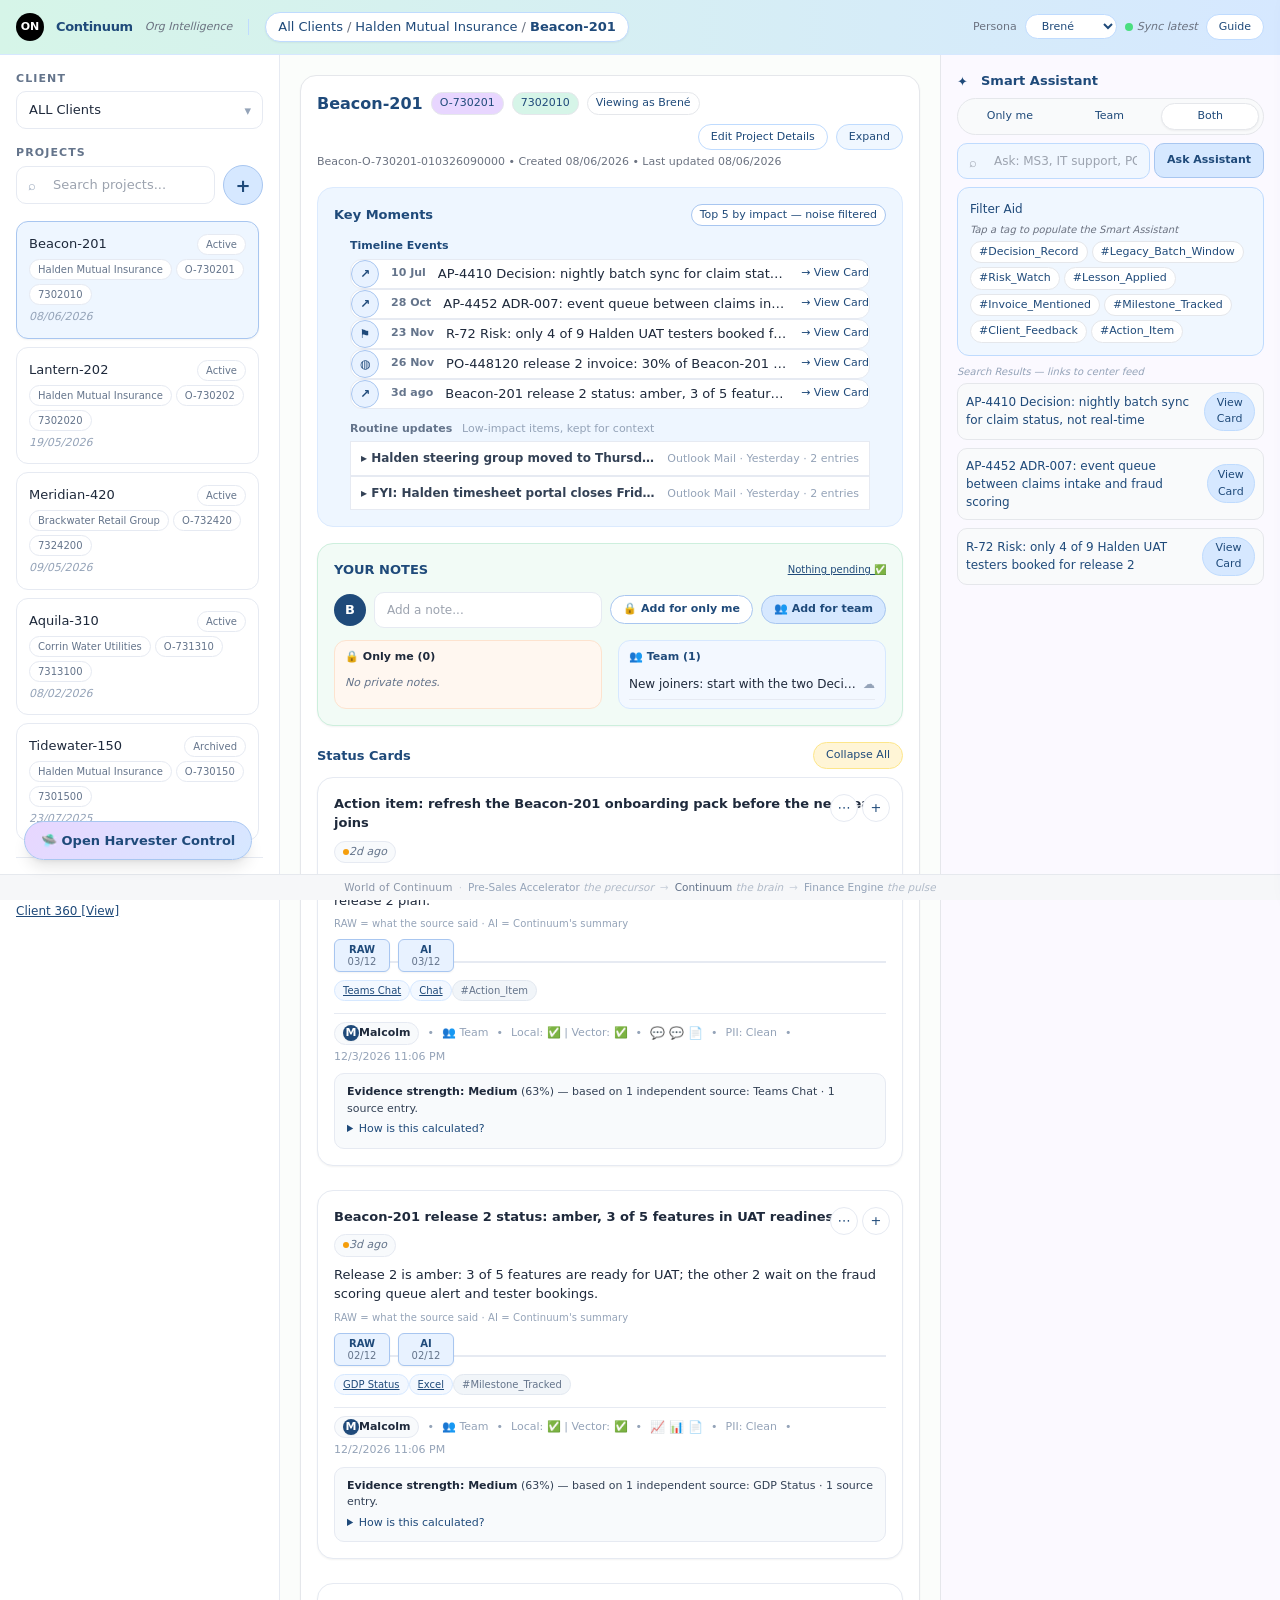
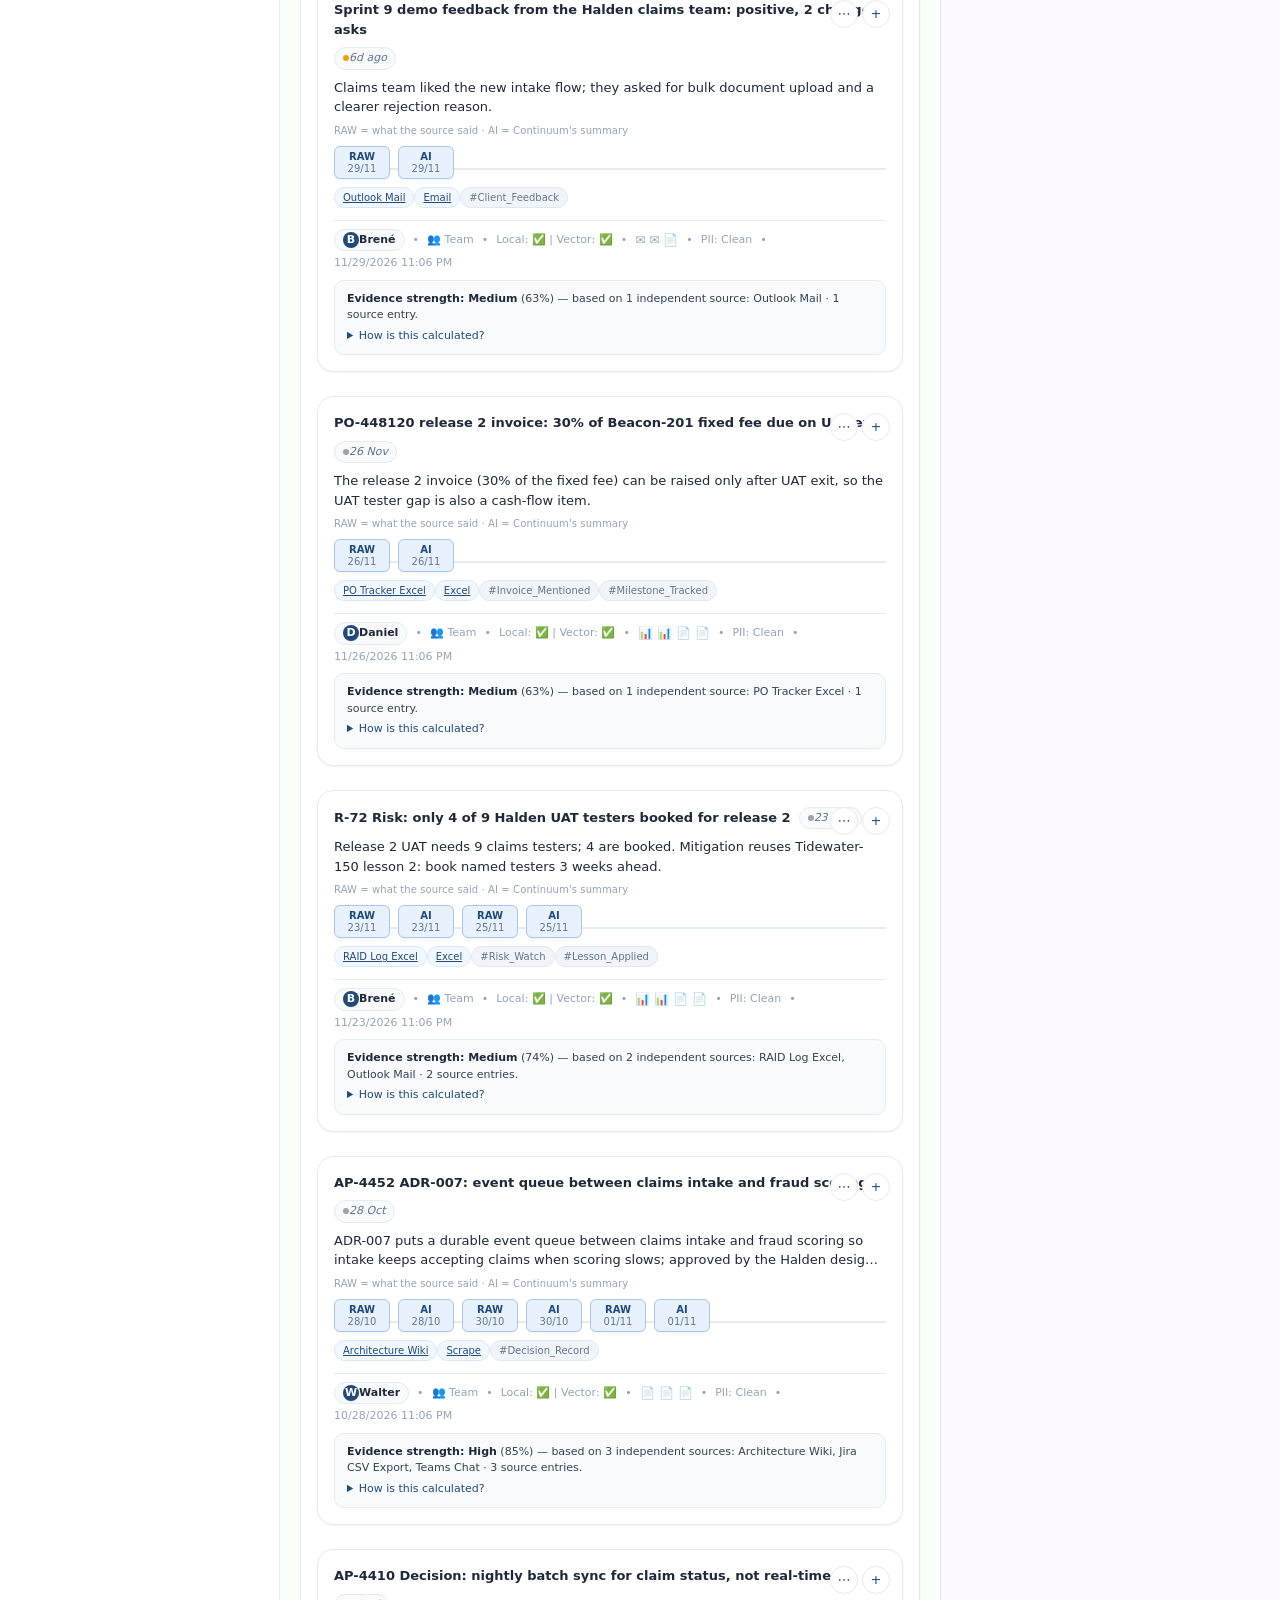
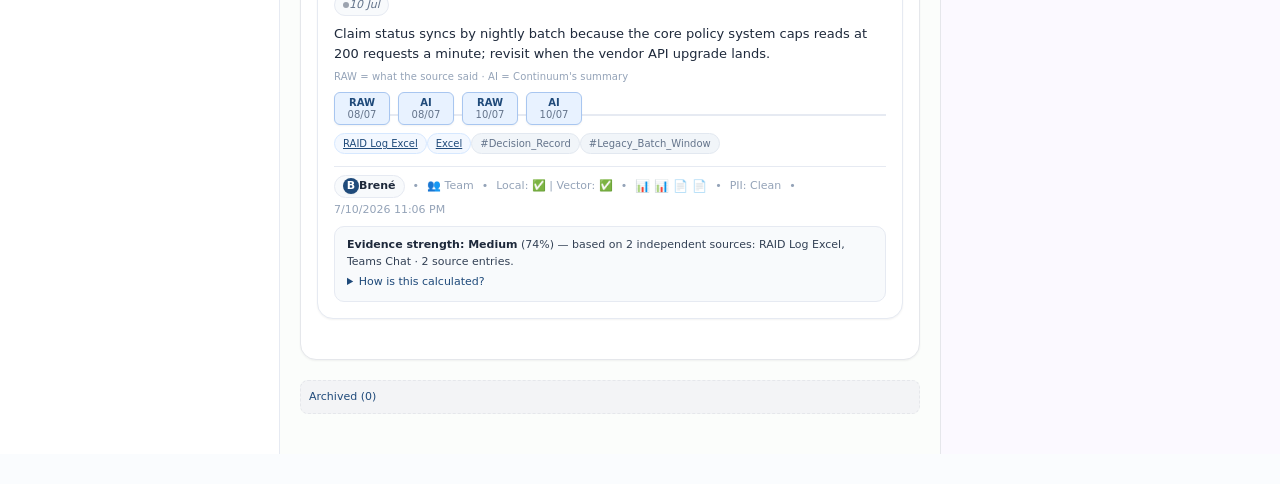
==== modules/experience-pwa/static/index.html @ 624db546 "Finalize Continuum branding and hackathon demo experience" ====
<!DOCTYPE html>
<html lang="en">
<head>
  <meta charset="UTF-8">
  <meta name="viewport" content="width=device-width, initial-scale=1">
  <title>Continuum — Phase 2 ESM</title>
  <link rel="stylesheet" href="./css/styles.css?v=demo5">
  <!-- Zero-install local vendor (air-gapped): no CDN. React 18 UMD + HTM + SheetJS -->
  <script src="./js/vendor/react.production.min.js"></script>
  <script src="./js/vendor/react-dom.production.min.js"></script>
  <script src="./js/vendor/htm.umd.js"></script>
  <script src="./js/vendor/xlsx.full.min.js"></script>
  <script>
  // One-time Local refresh from Vector - defensive wildcard if no project
  (async () => {
    const params = new URLSearchParams(location.search);
    const shouldSync = params.has('sync') || localStorage.getItem('enableBackgroundSync') === 'true';
    if (!shouldSync) return;
    try {
      let activeRef = '';
      try {
        const db = JSON.parse(localStorage.getItem('onion_db_state') || '{}');
        // Your real structure: db.projects[5-6] with Project_ReferenceID
        activeRef = db.projects?.[0]?.Project_ReferenceID || db.projects?.[0]?.project_name || '';
        if (!activeRef) activeRef = db.timeline?.[0]?.Project_ReferenceID || '';
      } catch(e) {}
      console.log('[Sync] Resolved activeRef:', activeRef || '(wildcard - all projects)');

      const res = await fetch('http://localhost:8006/list', {
        method: 'POST',
        headers: {'Content-Type':'application/json'},
        body: JSON.stringify({query:'', project: activeRef, activePersona:'Brené', privacyMode:'Both'})
      });
      const data = await res.json();
      if (!data || data.count === 0) {
        console.log('[Sync] Vector empty, keeping Local');
        return;
      }
      console.log(`[Sync] Vector has ${data.count} cards for project ${activeRef}, marking synced`);
      localStorage.setItem('lastVectorSyncAt', new Date().toISOString());
      localStorage.removeItem('enableBackgroundSync');
    } catch(e) {
      console.warn('[Sync] Vector not reachable, keeping offline Local', e);
    }
  })();
  </script>

</head>
<body>
  <div id="root"><p style="padding:16px;font-family:sans-serif;">Loading Project Continuum ESM…</p></div>
  <script type="module" src="./js/main.js?v=drafts1"></script>
</body>
</html>
---- modules/experience-pwa/static/css/styles.css ----
/* Project Continuum - restored from index.html.legacy.bak (Tailwind compiled + harvester + onion cards). Zero-install local, no CDN. */

/* ===== BLOCK 0: Tailwind compiled utilities ===== */
*,:after,:before{--tw-border-spacing-x:0;--tw-border-spacing-y:0;--tw-translate-x:0;--tw-translate-y:0;--tw-rotate:0;--tw-skew-x:0;--tw-skew-y:0;--tw-scale-x:1;--tw-scale-y:1;--tw-pan-x: ;--tw-pan-y: ;--tw-pinch-zoom: ;--tw-scroll-snap-strictness:proximity;--tw-gradient-from-position: ;--tw-gradient-via-position: ;--tw-gradient-to-position: ;--tw-ordinal: ;--tw-slashed-zero: ;--tw-numeric-figure: ;--tw-numeric-spacing: ;--tw-numeric-fraction: ;--tw-ring-inset: ;--tw-ring-offset-width:0px;--tw-ring-offset-color:#fff;--tw-ring-color:rgba(59,130,246,.5);--tw-ring-offset-shadow:0 0 #0000;--tw-ring-shadow:0 0 #0000;--tw-shadow:0 0 #0000;--tw-shadow-colored:0 0 #0000;--tw-blur: ;--tw-brightness: ;--tw-contrast: ;--tw-grayscale: ;--tw-hue-rotate: ;--tw-invert: ;--tw-saturate: ;--tw-sepia: ;--tw-drop-shadow: ;--tw-backdrop-blur: ;--tw-backdrop-brightness: ;--tw-backdrop-contrast: ;--tw-backdrop-grayscale: ;--tw-backdrop-hue-rotate: ;--tw-backdrop-invert: ;--tw-backdrop-opacity: ;--tw-backdrop-saturate: ;--tw-backdrop-sepia: ;--tw-contain-size: ;--tw-contain-layout: ;--tw-contain-paint: ;--tw-contain-style: }::backdrop{--tw-border-spacing-x:0;--tw-border-spacing-y:0;--tw-translate-x:0;--tw-translate-y:0;--tw-rotate:0;--tw-skew-x:0;--tw-skew-y:0;--tw-scale-x:1;--tw-scale-y:1;--tw-pan-x: ;--tw-pan-y: ;--tw-pinch-zoom: ;--tw-scroll-snap-strictness:proximity;--tw-gradient-from-position: ;--tw-gradient-via-position: ;--tw-gradient-to-position: ;--tw-ordinal: ;--tw-slashed-zero: ;--tw-numeric-figure: ;--tw-numeric-spacing: ;--tw-numeric-fraction: ;--tw-ring-inset: ;--tw-ring-offset-width:0px;--tw-ring-offset-color:#fff;--tw-ring-color:rgba(59,130,246,.5);--tw-ring-offset-shadow:0 0 #0000;--tw-ring-shadow:0 0 #0000;--tw-shadow:0 0 #0000;--tw-shadow-colored:0 0 #0000;--tw-blur: ;--tw-brightness: ;--tw-contrast: ;--tw-grayscale: ;--tw-hue-rotate: ;--tw-invert: ;--tw-saturate: ;--tw-sepia: ;--tw-drop-shadow: ;--tw-backdrop-blur: ;--tw-backdrop-brightness: ;--tw-backdrop-contrast: ;--tw-backdrop-grayscale: ;--tw-backdrop-hue-rotate: ;--tw-backdrop-invert: ;--tw-backdrop-opacity: ;--tw-backdrop-saturate: ;--tw-backdrop-sepia: ;--tw-contain-size: ;--tw-contain-layout: ;--tw-contain-paint: ;--tw-contain-style: }/*! tailwindcss v3.4.18 | MIT License | https://tailwindcss.com*/*,:after,:before{box-sizing:border-box;border:0 solid #e5e7eb}:after,:before{--tw-content:""}:host,html{line-height:1.5;-webkit-text-size-adjust:100%;-moz-tab-size:4;-o-tab-size:4;tab-size:4;font-family:ui-sans-serif,system-ui,sans-serif,Apple Color Emoji,Segoe UI Emoji,Segoe UI Symbol,Noto Color Emoji;font-feature-settings:normal;font-variation-settings:normal;-webkit-tap-highlight-color:transparent}body{line-height:inherit}hr{height:0;color:inherit;border-top-width:1px}abbr:where([title]){-webkit-text-decoration:underline dotted;text-decoration:underline dotted}h1,h2,h3,h4,h5,h6{font-size:inherit;font-weight:inherit}a{color:inherit;text-decoration:inherit}b,strong{font-weight:bolder}code,kbd,pre,samp{font-family:ui-monospace,SFMono-Regular,Menlo,Monaco,Consolas,Liberation Mono,Courier New,monospace;font-feature-settings:normal;font-variation-settings:normal;font-size:1em}small{font-size:80%}sub,sup{font-size:75%;line-height:0;position:relative;vertical-align:baseline}sub{bottom:-.25em}sup{top:-.5em}table{text-indent:0;border-color:inherit;border-collapse:collapse}button,input,optgroup,select,textarea{font-family:inherit;font-feature-settings:inherit;font-variation-settings:inherit;font-size:100%;font-weight:inherit;line-height:inherit;letter-spacing:inherit;color:inherit;margin:0;padding:0}button,select{text-transform:none}button,input:where([type=button]),input:where([type=reset]),input:where([type=submit]){-webkit-appearance:button;background-color:transparent;background-image:none}:-moz-focusring{outline:auto}:-moz-ui-invalid{box-shadow:none}progress{vertical-align:baseline}::-webkit-inner-spin-button,::-webkit-outer-spin-button{height:auto}[type=search]{-webkit-appearance:textfield;outline-offset:-2px}::-webkit-search-decoration{-webkit-appearance:none}::-webkit-file-upload-button{-webkit-appearance:button;font:inherit}summary{display:list-item}blockquote,dd,dl,figure,h1,h2,h3,h4,h5,h6,hr,p,pre{margin:0}fieldset{margin:0}fieldset,legend{padding:0}menu,ol,ul{list-style:none;margin:0;padding:0}dialog{padding:0}textarea{resize:vertical}input::-moz-placeholder,textarea::-moz-placeholder{opacity:1;color:#9ca3af}input::placeholder,textarea::placeholder{opacity:1;color:#9ca3af}[role=button],button{cursor:pointer}:disabled{cursor:default}audio,canvas,embed,iframe,img,object,svg,video{display:block;vertical-align:middle}img,video{max-width:100%;height:auto}[hidden]:where(:not([hidden=until-found])){display:none}.pointer-events-none{pointer-events:none}.collapse{visibility:collapse}.fixed{position:fixed}.absolute{position:absolute}.relative{position:relative}.sticky{position:sticky}.inset-0{inset:0}.bottom-0{bottom:0}.left-0{left:0}.left-3{left:.75rem}.right-0{right:0}.right-3{right:.75rem}.top-0{top:0}.top-2\.5{top:.625rem}.top-\[60px\]{top:60px}.z-10{z-index:10}.z-20{z-index:20}.z-50{z-index:50}.mx-1{margin-left:.25rem;margin-right:.25rem}.mb-1{margin-bottom:.25rem}.ml-1{margin-left:.25rem}.ml-2{margin-left:.5rem}.ml-auto{margin-left:auto}.mt-0\.5{margin-top:.125rem}.mt-1{margin-top:.25rem}.mt-2{margin-top:.5rem}.mt-3{margin-top:.75rem}.mt-4{margin-top:1rem}.inline-block{display:inline-block}.flex{display:flex}.table{display:table}.grid{display:grid}.hidden{display:none}.h-2{height:.5rem}.h-3{height:.75rem}.h-4{height:1rem}.h-7{height:1.75rem}.max-h-\[200px\]{max-height:200px}.max-h-\[60vh\]{max-height:60vh}.max-h-\[80vh\]{max-height:80vh}.max-h-\[90vh\]{max-height:90vh}.min-h-screen{min-height:100vh}.w-2{width:.5rem}.w-20{width:5rem}.w-3{width:.75rem}.w-4{width:1rem}.w-7{width:1.75rem}.w-fit{width:-moz-fit-content;width:fit-content}.w-full{width:100%}.w-px{width:1px}.min-w-0{min-width:0}.max-w-2xl{max-width:42rem}.flex-1{flex:1 1 0%}.shrink-0{flex-shrink:0}@keyframes pulse{50%{opacity:.5}}.animate-pulse{animation:pulse 2s cubic-bezier(.4,0,.6,1) infinite}.appearance-none{-webkit-appearance:none;-moz-appearance:none;appearance:none}.grid-cols-1{grid-template-columns:repeat(1,minmax(0,1fr))}.grid-cols-2{grid-template-columns:repeat(2,minmax(0,1fr))}.flex-col{flex-direction:column}.flex-wrap{flex-wrap:wrap}.items-start{align-items:flex-start}.items-center{align-items:center}.justify-end{justify-content:flex-end}.justify-center{justify-content:center}.justify-between{justify-content:space-between}.gap-1{gap:.25rem}.gap-2{gap:.5rem}.gap-3{gap:.75rem}.gap-4{gap:1rem}.space-y-1>:not([hidden])~:not([hidden]){--tw-space-y-reverse:0;margin-top:calc(.25rem*(1 - var(--tw-space-y-reverse)));margin-bottom:calc(.25rem*var(--tw-space-y-reverse))}.space-y-2>:not([hidden])~:not([hidden]){--tw-space-y-reverse:0;margin-top:calc(.5rem*(1 - var(--tw-space-y-reverse)));margin-bottom:calc(.5rem*var(--tw-space-y-reverse))}.space-y-3>:not([hidden])~:not([hidden]){--tw-space-y-reverse:0;margin-top:calc(.75rem*(1 - var(--tw-space-y-reverse)));margin-bottom:calc(.75rem*var(--tw-space-y-reverse))}.space-y-4>:not([hidden])~:not([hidden]){--tw-space-y-reverse:0;margin-top:calc(1rem*(1 - var(--tw-space-y-reverse)));margin-bottom:calc(1rem*var(--tw-space-y-reverse))}.space-y-5>:not([hidden])~:not([hidden]){--tw-space-y-reverse:0;margin-top:calc(1.25rem*(1 - var(--tw-space-y-reverse)));margin-bottom:calc(1.25rem*var(--tw-space-y-reverse))}.overflow-auto{overflow:auto}.overflow-y-auto{overflow-y:auto}.truncate{overflow:hidden;text-overflow:ellipsis;white-space:nowrap}.rounded{border-radius:.25rem}.rounded-\[10px\]{border-radius:10px}.rounded-\[12px\]{border-radius:12px}.rounded-\[16px\]{border-radius:16px}.rounded-\[6px\]{border-radius:6px}.rounded-\[8px\]{border-radius:8px}.rounded-full{border-radius:9999px}.rounded-b-\[16px\]{border-bottom-right-radius:16px;border-bottom-left-radius:16px}.rounded-t-\[16px\]{border-top-left-radius:16px;border-top-right-radius:16px}.border{border-width:1px}.border-b{border-bottom-width:1px}.border-l{border-left-width:1px}.border-r{border-right-width:1px}.border-t{border-top-width:1px}.border-dashed{border-style:dashed}.border-\[\#9ca3af\]{--tw-border-opacity:1;border-color:rgb(156 163 175/var(--tw-border-opacity,1))}.border-\[\#D6E8FF\]{--tw-border-opacity:1;border-color:rgb(214 232 255/var(--tw-border-opacity,1))}.border-\[\#a7f3d0\]{--tw-border-opacity:1;border-color:rgb(167 243 208/var(--tw-border-opacity,1))}.border-\[\#bfdbfe\]{--tw-border-opacity:1;border-color:rgb(191 219 254/var(--tw-border-opacity,1))}.border-\[\#d6e8ff\]{--tw-border-opacity:1;border-color:rgb(214 232 255/var(--tw-border-opacity,1))}.border-\[\#d8b4fe\]{--tw-border-opacity:1;border-color:rgb(216 180 254/var(--tw-border-opacity,1))}.border-\[\#e5e7eb\]{--tw-border-opacity:1;border-color:rgb(229 231 235/var(--tw-border-opacity,1))}.border-\[\#fca5a5\]{--tw-border-opacity:1;border-color:rgb(252 165 165/var(--tw-border-opacity,1))}.border-\[\#fde68a\]{--tw-border-opacity:1;border-color:rgb(253 230 138/var(--tw-border-opacity,1))}.border-red-300{--tw-border-opacity:1;border-color:rgb(252 165 165/var(--tw-border-opacity,1))}.bg-\[\#0f172a\]{--tw-bg-opacity:1;background-color:rgb(15 23 42/var(--tw-bg-opacity,1))}.bg-\[\#1e40af\]{--tw-bg-opacity:1;background-color:rgb(30 64 175/var(--tw-bg-opacity,1))}.bg-\[\#D6E8FF\]{--tw-bg-opacity:1;background-color:rgb(214 232 255/var(--tw-bg-opacity,1))}.bg-\[\#D6F5E8\]{--tw-bg-opacity:1;background-color:rgb(214 245 232/var(--tw-bg-opacity,1))}.bg-\[\#E8D6FF\]{--tw-bg-opacity:1;background-color:rgb(232 214 255/var(--tw-bg-opacity,1))}.bg-\[\#FFF5D6\]{--tw-bg-opacity:1;background-color:rgb(255 245 214/var(--tw-bg-opacity,1))}.bg-\[\#bfdbfe\]{--tw-bg-opacity:1;background-color:rgb(191 219 254/var(--tw-bg-opacity,1))}.bg-\[\#f0f7ff\]{--tw-bg-opacity:1;background-color:rgb(240 247 255/var(--tw-bg-opacity,1))}.bg-\[\#f3f4f6\]{--tw-bg-opacity:1;background-color:rgb(243 244 246/var(--tw-bg-opacity,1))}.bg-\[\#f9fafb\]{--tw-bg-opacity:1;background-color:rgb(249 250 251/var(--tw-bg-opacity,1))}.bg-\[\#fbfdfb\]{--tw-bg-opacity:1;background-color:rgb(251 253 251/var(--tw-bg-opacity,1))}.bg-\[\#fecaca\]{--tw-bg-opacity:1;background-color:rgb(254 202 202/var(--tw-bg-opacity,1))}.bg-black{--tw-bg-opacity:1;background-color:rgb(0 0 0/var(--tw-bg-opacity,1))}.bg-black\/30{background-color:rgba(0,0,0,.3)}.bg-green-100{--tw-bg-opacity:1;background-color:rgb(220 252 231/var(--tw-bg-opacity,1))}.bg-green-400{--tw-bg-opacity:1;background-color:rgb(74 222 128/var(--tw-bg-opacity,1))}.bg-white{--tw-bg-opacity:1;background-color:rgb(255 255 255/var(--tw-bg-opacity,1))}.bg-yellow-100{--tw-bg-opacity:1;background-color:rgb(254 249 195/var(--tw-bg-opacity,1))}.p-1{padding:.25rem}.p-1\.5{padding:.375rem}.p-2{padding:.5rem}.p-3{padding:.75rem}.p-4{padding:1rem}.p-5{padding:1.25rem}.px-2{padding-left:.5rem;padding-right:.5rem}.px-3{padding-left:.75rem;padding-right:.75rem}.px-4{padding-left:1rem;padding-right:1rem}.py-0\.5{padding-top:.125rem;padding-bottom:.125rem}.py-1{padding-top:.25rem;padding-bottom:.25rem}.py-1\.5{padding-top:.375rem;padding-bottom:.375rem}.py-2{padding-top:.5rem;padding-bottom:.5rem}.py-3{padding-top:.75rem;padding-bottom:.75rem}.pl-9{padding-left:2.25rem}.pr-1{padding-right:.25rem}.pr-3{padding-right:.75rem}.pt-2{padding-top:.5rem}.pt-3{padding-top:.75rem}.pt-4{padding-top:1rem}.text-left{text-align:left}.font-\[Inter\2c system-ui\]{font-family:Inter,system-ui}.text-\[10px\]{font-size:10px}.text-\[11px\]{font-size:11px}.text-\[12px\]{font-size:12px}.text-\[13px\]{font-size:13px}.text-\[16px\]{font-size:16px}.text-\[18px\]{font-size:18px}.font-bold{font-weight:700}.font-medium{font-weight:500}.font-semibold{font-weight:600}.italic{font-style:italic}.tracking-tight{letter-spacing:-.025em}.tracking-widest{letter-spacing:.1em}.text-\[\#1e40af\]{--tw-text-opacity:1;color:rgb(30 64 175/var(--tw-text-opacity,1))}.text-\[\#6b7280\]{--tw-text-opacity:1;color:rgb(107 114 128/var(--tw-text-opacity,1))}.text-\[\#9ca3af\]{--tw-text-opacity:1;color:rgb(156 163 175/var(--tw-text-opacity,1))}.text-\[\#e2e8f0\]{--tw-text-opacity:1;color:rgb(226 232 240/var(--tw-text-opacity,1))}.text-red-500{--tw-text-opacity:1;color:rgb(239 68 68/var(--tw-text-opacity,1))}.text-white{--tw-text-opacity:1;color:rgb(255 255 255/var(--tw-text-opacity,1))}.underline{text-decoration-line:underline}.antialiased{-webkit-font-smoothing:antialiased;-moz-osx-font-smoothing:grayscale}.shadow-sm{--tw-shadow:0 1px 2px 0 rgba(0,0,0,.05);--tw-shadow-colored:0 1px 2px 0 var(--tw-shadow-color)}.shadow-sm,.shadow-xl{box-shadow:var(--tw-ring-offset-shadow,0 0 #0000),var(--tw-ring-shadow,0 0 #0000),var(--tw-shadow)}.shadow-xl{--tw-shadow:0 20px 25px -5px rgba(0,0,0,.1),0 8px 10px -6px rgba(0,0,0,.1);--tw-shadow-colored:0 20px 25px -5px var(--tw-shadow-color),0 8px 10px -6px var(--tw-shadow-color)}.filter{filter:var(--tw-blur) var(--tw-brightness) var(--tw-contrast) var(--tw-grayscale) var(--tw-hue-rotate) var(--tw-invert) var(--tw-saturate) var(--tw-sepia) var(--tw-drop-shadow)}.transition{transition-property:color,background-color,border-color,text-decoration-color,fill,stroke,opacity,box-shadow,transform,filter,backdrop-filter;transition-timing-function:cubic-bezier(.4,0,.2,1);transition-duration:.15s}#root,body,html{min-height:100%}body{margin:0;font-family:Inter,ui-sans-serif,system-ui,-apple-system,BlinkMacSystemFont,Segoe UI,sans-serif}[role=button]:not([aria-disabled=true]),button:not(:disabled),label[for],select:not(:disabled),summary{cursor:pointer}.placeholder\:text-\[\#9ca3af\]::-moz-placeholder{--tw-text-opacity:1;color:rgb(156 163 175/var(--tw-text-opacity,1))}.placeholder\:text-\[\#9ca3af\]::placeholder{--tw-text-opacity:1;color:rgb(156 163 175/var(--tw-text-opacity,1))}.hover\:bg-white:hover{--tw-bg-opacity:1;background-color:rgb(255 255 255/var(--tw-bg-opacity,1))}.hover\:underline:hover{text-decoration-line:underline}@media (min-width:640px){.sm\:grid-cols-2{grid-template-columns:repeat(2,minmax(0,1fr))}}@media (min-width:768px){.md\:block{display:block}.md\:flex{display:flex}.md\:grid-cols-2{grid-template-columns:repeat(2,minmax(0,1fr))}.md\:grid-cols-3{grid-template-columns:repeat(3,minmax(0,1fr))}}@media (min-width:1024px){.lg\:min-h-\[calc\(100vh-56px\)\]{min-height:calc(100vh - 56px)}.lg\:w-\[280px\]{width:280px}.lg\:w-\[340px\]{width:340px}.lg\:flex-row{flex-direction:row}.lg\:p-5{padding:1.25rem}}@media (min-width:1280px){.xl\:grid-cols-2{grid-template-columns:repeat(2,minmax(0,1fr))}}

/* ===== BLOCK 1: harvester panel pastel ===== */
#harvester-open-btn{position:fixed;left:24px;right:auto;bottom:24px;z-index:60;font-family:Inter,system-ui;background:linear-gradient(135deg,#E8D6FF,#D6E8FF);border:1px solid #A8C6F0;color:#1F4A7A;font-weight:700;font-size:13px;padding:9px 16px;border-radius:9999px;box-shadow:0 10px 15px -3px rgba(0,0,0,.1),0 4px 6px -4px rgba(0,0,0,.1);cursor:pointer}#harvester-backdrop{position:fixed;inset:0;background:rgba(15,23,42,.28);z-index:74;opacity:0;pointer-events:none;transition:opacity .3s ease}#harvester-backdrop.open{opacity:1;pointer-events:auto}#harvester-control-panel{position:fixed;top:0;right:0;height:100vh;width:min(520px,94vw);z-index:75;background:linear-gradient(180deg,#FFF9F0 0%,#F0F7FF 45%,#F3ECFF 100%);border-left:1px solid #A8C6F0;box-shadow:-8px 0 24px rgba(31,74,122,.16);transform:translateX(105%);transition:transform .32s cubic-bezier(.32,.72,.35,1);display:flex;flex-direction:column;font-family:Inter,system-ui;color:#1F4A7A}#harvester-control-panel.open{transform:translateX(0)}#harvester-control-panel .hcp-scroll{overflow-y:auto;padding:14px 14px 20px;flex:1}#harvester-control-panel .hcp-card{background:#fff;border:1px solid #E5E7EB;border-radius:12px;padding:10px 12px;margin-top:10px}#harvester-control-panel .hcp-label{font-size:11px;font-weight:700;letter-spacing:.02em;text-transform:uppercase;color:#5b6b7a;margin-bottom:4px}#harvester-control-panel .hcp-drop{border:1.5px dashed #A8C6F0;border-radius:12px;background:#f0f7ff;padding:18px 10px;text-align:center;font-size:12px;cursor:pointer}#harvester-control-panel input,#harvester-control-panel textarea{width:100%;background:#fff;border:1px solid #CBD5E1;border-radius:8px;padding:7px 9px;font-size:12px;color:#0f172a}#harvester-run-btn{width:100%;margin-top:12px;background:linear-gradient(135deg,#FFD9C2,#FFB3AB);border:1px solid #E8A090;color:#7C2D12;font-weight:800;font-size:14px;padding:12px;border-radius:12px;cursor:pointer}
                                                                                                                                                                                                                                                                                                                                                                                                                                                                                                                                                                                     
/* ===== BLOCK 2: onion timeline cards pastel tokens ===== */
.onion-conf-row{display:flex;flex-wrap:wrap;align-items:center;gap:6px;margin-bottom:8px}
.onion-conf-pill{font-size:10px;font-weight:800;padding:2px 10px;border-radius:9999px;border:1px solid transparent;letter-spacing:.01em}
.onion-conf-high{background:#D6F5E8;border-color:#a7f3d0;color:#065f46}
.onion-conf-med{background:#FFF5D6;border-color:#fde68a;color:#92400e}
.onion-conf-low{background:#FFE4E6;border-color:#fecdd3;color:#9f1239}
.onion-prov-row{display:flex;flex-wrap:wrap;gap:4px;align-items:center}
.onion-prov-chip{font-size:10px;padding:2px 8px;border-radius:9999px;background:#fff;border:1px solid #bfdbfe;color:#1e40af;white-space:nowrap}
.onion-action-row{display:flex;flex-wrap:wrap;gap:8px;margin-top:10px;align-items:center}
.onion-edit-btn{font-size:11px;padding:4px 12px;border-radius:9999px;background:#fff;border:1px solid #bfdbfe;color:#1e40af;cursor:pointer;font-weight:600}
.onion-save-btn{font-size:11px;padding:4px 12px;border-radius:9999px;background:#1e40af;border:1px solid #1e40af;color:#fff;cursor:pointer;font-weight:700}
.onion-privacy-shared{font-size:11px;padding:4px 12px;border-radius:9999px;background:#D6F5E8;border:1px solid #a7f3d0;color:#065f46;cursor:pointer;font-weight:700}
.onion-privacy-private{font-size:11px;padding:4px 12px;border-radius:9999px;background:#f3f4f6;border:1px solid #d1d5db;color:#4b5563;cursor:pointer;font-weight:700}
.onion-card-private{ background:#f3f4f6 !important;border-color:#d1d5db !important;color:#4b5563 !important}
.onion-edit-input,.onion-edit-area{width:100%;background:#fff;border:1px solid #93c5fd;border-radius:8px;padding:6px 8px;font-size:12px;color:#0f172a;margin-top:4px}
.onion-edit-area{min-height:64px;resize:vertical}
.onion-fallback-note{font-size:10px;font-style:italic;color:#6b7280;margin-top:6px}

/* ===== ESM app tokens (pre-restore, preserved - do not drop) ===== */
/* Project Continuum — pastel tokens extracted from legacy monolith (pre-ESM backup preserved) */
:root {
  --pastel-blue: #D6E8FF; --pastel-mint: #D6F5E8; --pastel-peach: #FFE4D6; --pastel-lav: #E8DAFF;
}
body { font-family: Inter, system-ui, sans-serif; background: #fafcfe; color: #1F4A7A; margin: 0; }
.app header { display: flex; gap: 12px; align-items: center; padding: 16px; background: #fff; border-bottom: 1px solid #E5E7EB; }
.card { background: #fff; border: 1px solid #E5E7EB; border-radius: 12px; padding: 12px; margin: 12px; }
.onion-conf-high { background: #D6F5E8; color: #065F46; border-radius: 9999px; padding: 2px 8px; font-size: 11px; }
.onion-conf-med { background: #FFF5D6; color: #92400E; border-radius: 9999px; padding: 2px 8px; font-size: 11px; }
.onion-conf-low { background: #FFD6D6; color: #991B1B; border-radius: 9999px; padding: 2px 8px; font-size: 11px; }
.modal { position: fixed; inset: 20% 25%; background: #fff; border: 1px solid #CBD5E1; border-radius: 12px; padding: 16px; z-index: 80; }
.err { color: #991B1B; background: #FFD6D6; padding: 6px 8px; border-radius: 8px; font-size: 12px; }

/* ===== UX minimal pass: hidden scrollbars + notebook + palette tokens ===== */
.no-scrollbar { scrollbar-width: none; -ms-overflow-style: none; }
.no-scrollbar::-webkit-scrollbar { display: none; }
/* ===== ESM Phase-2 layout bridge (matches App/TimelineCard/HarvesterPanel/ProjectModal classNames) ===== */
:root {
  --ink: #1E293B; --muted: #64748B; --faint: #94A3B8;
  --line: #E6EAF2; --wash: #F8FAFC; --accent: #1F4A7A;
}
/* Without these, ESM emits bare <header>/<section>/<aside> with no Tailwind classes -> unstyled stack. */
.app { min-height: 100vh; background: #fafcfe; }
.app-header { position: sticky; top: 0; z-index: 20; display: flex; flex-wrap: wrap; gap: 12px; align-items: center; padding: 14px 20px; background: linear-gradient(135deg, #F0F7FF 0%, #F3ECFF 60%, #FFF9F0 100%); border-bottom: 1px solid #D6E8FF; }
.app-header h1 { margin: 0; font-size: 18px; font-weight: 800; letter-spacing: -0.02em; color: #1F4A7A; }
.app-select { background: #fff; border: 1px solid #A8C6F0; border-radius: 8px; padding: 6px 10px; font-size: 13px; color: #1F4A7A; }
.app-check { display: flex; align-items: center; gap: 6px; font-size: 13px; color: #1F4A7A; }
.btn-primary { background: linear-gradient(135deg, #FFD9C2, #FFB3AB); border: 1px solid #E8A090; color: #7C2D12; font-weight: 800; font-size: 13px; padding: 8px 14px; border-radius: 10px; cursor: pointer; }
.btn-ghost { background: #fff; border: 1px solid #CBD5E1; color: #1F4A7A; font-size: 13px; padding: 8px 14px; border-radius: 10px; cursor: pointer; }
.app-main { padding: 16px 20px 40px; max-width: 1100px; margin: 0 auto; }
.cards-grid { display: grid; grid-template-columns: repeat(1, minmax(0, 1fr)); gap: 14px; }
@media (min-width: 768px) { .cards-grid { grid-template-columns: repeat(2, minmax(0, 1fr)); } }
.archived-sec { margin-top: 20px; padding: 12px 14px; background: #fff; border: 1px dashed #CBD5E1; border-radius: 12px; }
.archived-sec h2 { margin: 0 0 8px; font-size: 13px; color: #5b6b7a; }
.card.onion-card { background: #fff; border: 1px solid #D6E8FF; border-radius: 16px; padding: 14px 16px; margin: 0; box-shadow: 0 1px 2px rgba(31,74,122,.06); }
.onion-card-title { margin: 0 0 8px; font-size: 15px; font-weight: 700; color: #1e40af; }
.onion-timeline-list { margin: 10px 0 0; padding-left: 18px; font-size: 13px; color: #1F4A7A; }
.hcp-card { background: #fff; border: 1px solid #E5E7EB; border-radius: 12px; padding: 12px 14px; margin-top: 16px; }
.hcp-input { width: 100%; margin: 8px 0; }
.modal-input { width: 100%; background: #fff; border: 1px solid #93c5fd; border-radius: 8px; padding: 8px 10px; font-size: 13px; margin-top: 8px; }
.modal-actions { display: flex; gap: 8px; margin-top: 12px; }
/* Handover modal fix: constrained shell, sticky header/footer, tabs, readable cards */
.ho-shell{width:100%;max-width:1024px;max-height:88vh;display:flex;flex-direction:column;overflow:hidden;background:#fff;border-radius:12px;border:1px solid #E6EAF2;box-shadow:0 20px 60px rgba(15,23,42,.25);}
.ho-head{flex-shrink:0;display:flex;align-items:center;gap:12px;padding:14px 20px;border-bottom:1px solid #E6EAF2;background:linear-gradient(90deg,#D6F5E8 0%,#D6E8FF 100%);}
.ho-body{flex:1;min-height:0;overflow-y:auto;padding:20px;}
.ho-col{display:flex;flex-direction:column;gap:16px;font-size:14px;color:#1E293B;}
.ho-sect{background:#F8FAFC;border:1px solid #E6EAF2;border-radius:12px;padding:12px;}
.ho-radio{display:inline-flex;align-items:center;gap:8px;padding:6px 14px;border-radius:9999px;border:1px solid #E6EAF2;background:#fff;font-size:13px;line-height:1.2;cursor:pointer;}
.ho-radio.on{background:#1E293B;color:#fff;border-color:#1E293B;}
.ho-radio input{margin:0;flex-shrink:0;width:14px;height:14px;vertical-align:middle;}
.ho-tab{padding:4px 14px;border-radius:9999px;border:1px solid #E6EAF2;background:#fff;font-size:13px;font-weight:600;cursor:pointer;}
.ho-tab.on{background:#1E293B;color:#fff;border-color:#1E293B;}
.ho-feed{max-height:46vh;overflow-y:auto;display:flex;flex-direction:column;gap:8px;padding:8px;background:#F8FAFC;border-radius:10px;}
.ho-card{background:#fff;border:1px solid #E6EAF2;border-radius:10px;padding:10px 12px;}
.ho-card h5{margin:0;font-size:14px;line-height:1.4;color:#1E293B;}
.ho-card p{margin:6px 0 0;font-size:13px;line-height:1.5;color:#475569;}

.ho-foot{flex-shrink:0;display:flex;flex-wrap:wrap;gap:8px;padding:12px 20px;border-top:1px solid #E6EAF2;background:#fff;}
/* ===== Handover polish 2026-09-24: visible selection, clean layout, no Tailwind-arbitrary dependency ===== */
.ho-backdrop{position:fixed;inset:0;z-index:50;display:flex;align-items:center;justify-content:center;padding:16px;background:rgba(15,23,42,.55);backdrop-filter:blur(3px);-webkit-backdrop-filter:blur(3px);}
.ho-head-title{display:flex;align-items:center;gap:8px;flex-wrap:wrap;}
.ho-brand-pill{display:inline-block;padding:3px 10px;border-radius:9999px;background:#1F4A7A;color:#fff;font-size:10px;font-weight:800;letter-spacing:.08em;}
.ho-head-sub{font-size:11px;color:#64748B;margin-top:2px;}
.ho-tabs{display:flex;gap:8px;overflow-x:auto;padding-bottom:4px;flex-wrap:nowrap;}
.ho-proj-tab{display:inline-flex;align-items:center;gap:8px;padding:4px 4px 4px 12px;border-radius:9999px;border:1.5px solid #E6EAF2;background:#fff;color:#1E293B;font-size:12px;font-weight:600;white-space:nowrap;cursor:pointer;}
.ho-proj-tab.is-active{background:#1E293B;border-color:#1E293B;color:#fff;box-shadow:0 2px 8px rgba(30,41,59,.35);}
.ho-proj-tab.is-selected{border-color:#6EE7B7;}
.ho-proj-tab.is-active.is-selected{border-color:#1E293B;}
.ho-count{display:inline-flex;align-items:center;justify-content:center;min-width:22px;height:22px;padding:0 6px;border-radius:9999px;font-size:11px;font-weight:800;background:#EEF6FF;color:#1F4A7A;border:1px solid #A8C6F0;}
.ho-proj-tab.is-active .ho-count{background:#fff;color:#1E293B;border-color:#fff;}
.ho-add-btn{padding:2px 10px;border-radius:9999px;font-size:11px;font-weight:800;border:1px solid #6EE7B7;background:#D6F5E8;color:#065F46;cursor:pointer;}
.ho-add-btn.is-in{background:#065F46;color:#fff;border-color:#065F46;}
.ho-proj-tab.is-active .ho-add-btn{background:rgba(255,255,255,.15);color:#fff;border-color:rgba(255,255,255,.4);}
.ho-proj-tab.is-active .ho-add-btn.is-in{background:#fff;color:#1E293B;border-color:#fff;}
.ho-tiles-grid{display:grid;grid-template-columns:repeat(2,minmax(0,1fr));gap:8px;margin-top:8px;}
@media(min-width:760px){.ho-tiles-grid{grid-template-columns:repeat(3,minmax(0,1fr));}}
@media(min-width:1100px){.ho-tiles-grid{grid-template-columns:repeat(5,minmax(0,1fr));}}
.ho-tile-btn{text-align:left;border-radius:12px;border:1px solid #E6EAF2;padding:10px;cursor:pointer;transition:box-shadow .15s,transform .15s;}
.ho-tile-btn:hover{box-shadow:0 4px 14px rgba(31,74,122,.15);}
.ho-tile-btn.is-on{outline:2px solid #1E293B;outline-offset:1px;}
.ho-notes-grid{display:grid;grid-template-columns:1fr;gap:12px;margin-top:8px;}
@media(min-width:900px){.ho-notes-grid{grid-template-columns:1fr 1fr;}}
.ho-textarea{width:100%;background:#fff;border:1px solid #CBD5E1;border-radius:10px;padding:8px 10px;font-size:12px;margin-top:4px;box-sizing:border-box;}
.ho-btn{display:inline-flex;align-items:center;justify-content:center;padding:8px 16px;border-radius:9999px;font-size:12px;font-weight:700;cursor:pointer;border:1px solid transparent;}
.ho-btn-primary{background:#1E40AF;color:#fff;border-color:#1E40AF;}
.ho-btn-dark{background:#fff;color:#1E293B;border-color:#1E293B;}
.ho-btn-green{background:#065F46;color:#fff;border-color:#065F46;}
.ho-btn:disabled{opacity:.45;cursor:not-allowed;}
.ho-status{padding:8px 12px;border-radius:10px;background:#EEF6FF;border:1px solid #A8C6F0;font-size:12px;color:#1E293B;}
.ho-meta-line{display:flex;flex-wrap:wrap;align-items:center;gap:8px;margin-top:8px;font-size:11px;color:#64748B;}


/* ===== BLOCK 4: colour utilities the ESM components use but the frozen Tailwind build above never compiled =====
   Without these the classes were silently ignored (white banners, white-on-white Save button).
   Colour only: tiny font sizes such as text-[7px] are deliberately NOT added, so text stays readable. */
.bg-\[\#0f2040\]{background-color:#0F2040}
.bg-\[\#1E293B\]{background-color:#1E293B}
.bg-\[\#1F4A7A\]{background-color:#1F4A7A}
.bg-\[\#991b1b\]{background-color:#991B1B}
.bg-\[\#E8F2FF\]{background-color:#E8F2FF}
.bg-\[\#ECFDF5\]{background-color:#ECFDF5}
.bg-\[\#EEF6FF\]{background-color:#EEF6FF}
.bg-\[\#F0E6FF\]{background-color:#F0E6FF}
.bg-\[\#F0F7FF\]{background-color:#F0F7FF}
.bg-\[\#F5F3FF\]{background-color:#F5F3FF}
.bg-\[\#F8FAFC\]{background-color:#F8FAFC}
.bg-\[\#FEF2F2\]{background-color:#FEF2F2}
.bg-\[\#FFF2E8\]{background-color:#FFF2E8}
.bg-\[\#FFFBEB\]{background-color:#FFFBEB}
.bg-\[\#f8fafc\]{background-color:#F8FAFC}
.bg-\[\#fffbeb\]{background-color:#FFFBEB}
.bg-blue-100{background-color:#DBEAFE}
.bg-blue-50{background-color:#EFF6FF}
.bg-green-50{background-color:#F0FDF4}
.bg-red-50{background-color:#FEF2F2}
.border-\[\#0f2040\]{border-color:#0F2040}
.border-\[\#111827\]{border-color:#111827}
.border-\[\#A7F3D0\]{border-color:#A7F3D0}
.border-\[\#A8C6F0\]{border-color:#A8C6F0}
.border-\[\#C4B5FD\]{border-color:#C4B5FD}
.border-\[\#D9C7FF\]{border-color:#D9C7FF}
.border-\[\#E6EAF2\]{border-color:#E6EAF2}
.border-\[\#F1F5F9\]{border-color:#F1F5F9}
.border-\[\#FCD34D\]{border-color:#FCD34D}
.border-\[\#FDE68A\]{border-color:#FDE68A}
.border-\[\#FECACA\]{border-color:#FECACA}
.border-\[\#FFC9A8\]{border-color:#FFC9A8}
.border-\[\#dbeafe\]{border-color:#DBEAFE}
.border-\[\#f59e0b\]{border-color:#F59E0B}
.border-\[\#fcd34d\]{border-color:#FCD34D}
.border-blue-100{border-color:#DBEAFE}
.border-blue-300{border-color:#93C5FD}
.border-green-200{border-color:#BBF7D0}
.border-red-100{border-color:#FEE2E2}
.border-red-200{border-color:#FECACA}
.hover\:bg-\[\#15355a\]:hover{background-color:#15355A}
.hover\:bg-\[\#EDE9FE\]:hover{background-color:#EDE9FE}
.hover\:bg-\[\#F8FAFC\]:hover{background-color:#F8FAFC}
.hover\:bg-\[\#f0f7ff\]:hover{background-color:#F0F7FF}
.hover\:bg-\[\#f1f5f9\]:hover{background-color:#F1F5F9}
.hover\:bg-\[\#fef3c7\]:hover{background-color:#FEF3C7}
.hover\:bg-blue-100:hover{background-color:#DBEAFE}
.hover\:bg-red-50:hover{background-color:#FEF2F2}
.hover\:border-\[\#A8C6F0\]:hover{border-color:#A8C6F0}
.hover\:border-\[\#bfdbfe\]:hover{border-color:#BFDBFE}
.hover\:text-\[\#1E293B\]:hover{color:#1E293B}
.text-\[\#065F46\]{color:#065F46}
.text-\[\#1E293B\]{color:#1E293B}
.text-\[\#1E40AF\]{color:#1E40AF}
.text-\[\#1F4A7A\]{color:#1F4A7A}
.text-\[\#334155\]{color:#334155}
.text-\[\#475569\]{color:#475569}
.text-\[\#5B21B6\]{color:#5B21B6}
.text-\[\#5B2EBF\]{color:#5B2EBF}
.text-\[\#64748B\]{color:#64748B}
.text-\[\#7A3E1F\]{color:#7A3E1F}
.text-\[\#92400E\]{color:#92400E}
.text-\[\#92400e\]{color:#92400E}
.text-\[\#94A3B8\]{color:#94A3B8}
.text-\[\#991B1B\]{color:#991B1B}
.text-blue-100{color:#DBEAFE}
.text-blue-600{color:#2563EB}
.text-blue-700{color:#1D4ED8}
.text-green-600{color:#16A34A}
.text-green-700{color:#15803D}
.text-red-600{color:#DC2626}
.text-red-700{color:#B91C1C}
.border-green-100{border-color:#DCFCE7}
.hover\:bg-blue-200:hover{background-color:#BFDBFE}

/* ===== BLOCK 5: Handover modal, softer palette (overrides the .ho-* rules above; delete this block to revert) =====
   Selected states use a pale-blue fill with brand-blue text instead of solid dark slate. */
.ho-backdrop{background:rgba(15,23,42,.30)}
.ho-radio.on,.ho-tab.on,.ho-proj-tab.is-active{background:#D6E8FF;color:#1F4A7A;border-color:#1F4A7A;box-shadow:none;font-weight:700}
.ho-proj-tab.is-active.is-selected{border-color:#1F4A7A}
.ho-proj-tab.is-active .ho-count{background:#fff;color:#1F4A7A;border-color:#A8C6F0}
.ho-add-btn{background:#fff;color:#065F46;border-color:#6EE7B7}
.ho-add-btn.is-in,.ho-proj-tab.is-active .ho-add-btn.is-in{background:#D6F5E8;color:#065F46;border-color:#34D399}
.ho-proj-tab.is-active .ho-add-btn{background:#fff;color:#065F46;border-color:#6EE7B7}
.ho-btn-primary{background:#1F4A7A;border-color:#1F4A7A}
.ho-btn-green{background:#D6F5E8;color:#065F46;border-color:#6EE7B7}
.ho-btn-dark{background:#fff;color:#1F4A7A;border-color:#A8C6F0}
.ho-tile-btn.is-on{outline:2px solid #1F4A7A;box-shadow:0 4px 14px rgba(31,74,122,.18)}
.ho-sect{background:#FAFCFF;border-left:3px solid #D6E8FF}
.ho-feed{background:#F5F8FC}

/* ===== BLOCK 6: pastel sections, routine-update rows, Client 360 layout (UI only) =====
   Four pastels from the app tokens: blue (Key Moments), mint (notes), lavender (know-how), butter (themes).
   Status cards stay white: they are the reading surface. */
/* YOUR NOTES: mint panel; private column peach, team column blue */
.onion-sec-notes{background:#F2FBF6;border-color:#CDEFDD}
.onion-notes-col{border-radius:12px;padding:8px 10px;border:1px solid transparent}
.onion-notes-col.is-private{background:#FFF7F0;border-color:#FDE3CF}
.onion-notes-col.is-team{background:#F3F8FF;border-color:#D6E8FF}
/* Key Moments: routine updates */
.onion-info-sub{font-weight:400;color:#94A3B8;margin-left:6px}
.onion-info-head{width:100%;display:flex;align-items:baseline;gap:10px;padding:7px 10px;text-align:left;font-size:12px;color:#334155}
.onion-info-title{flex:1;min-width:0;overflow:hidden;text-overflow:ellipsis;white-space:nowrap;font-weight:600}
.onion-info-meta{flex-shrink:0;font-size:11px;color:#94A3B8}
.onion-info-list{padding:2px 10px 8px;max-height:240px;overflow-y:auto}
.onion-info-row{display:grid;grid-template-columns:104px 38px minmax(0,1fr);gap:8px;align-items:baseline;padding:5px 0;border-top:1px solid #F1F5F9;font-size:12px;line-height:1.45}
.onion-info-row.is-raw{border-top:0;padding-top:0}
.onion-info-time{font-size:11px;color:#94A3B8;white-space:nowrap}
.onion-info-kind{justify-self:start;font-size:10px;font-weight:800;letter-spacing:.04em;padding:1px 6px;border-radius:9999px;background:#E8F2FF;color:#1F4A7A}
.onion-info-row.is-raw .onion-info-kind{background:#F1F5F9;color:#64748B}
.onion-info-text{color:#1E293B;word-break:break-word}
.onion-info-row.is-raw .onion-info-text{color:#64748B;font-style:italic}
/* Client 360 */
.onion-c360 .c360-hero{background:linear-gradient(90deg,#EEF6FF 0%,#F3ECFF 100%);border:1px solid #D6E8FF;border-radius:16px;padding:14px 16px}
.onion-c360 .c360-hint{font-size:11px;color:#64748B;margin-top:2px}
.onion-c360 .c360-stats{display:flex;flex-wrap:wrap;gap:8px;margin-top:12px}
.onion-c360 .c360-stat{display:flex;align-items:baseline;gap:6px;background:#fff;border:1px solid #E6EAF2;border-radius:12px;padding:6px 12px;font-size:11px;color:#64748B}
.onion-c360 .c360-stat b{font-size:18px;color:#1F4A7A}
.onion-c360 .c360-head{display:flex;gap:10px;align-items:flex-start;margin:-16px -16px 0;padding:12px 16px;border-radius:16px 16px 0 0;border-bottom:1px solid #E6EAF2}
.onion-c360 .c360-icon{font-size:16px;line-height:1.2}
.onion-c360 .c360-know .c360-head{background:#F3ECFF}
.onion-c360 .c360-people .c360-head{background:#EAF8F1}
.onion-c360 .c360-projects .c360-head{background:#EEF6FF}
.onion-c360 .c360-themes .c360-head{background:#FFF8E1}
.onion-c360 .c360-domains .c360-head{background:#F4F6F9}
.onion-c360 .c360-sample{display:inline-block;margin-top:10px;font-size:10px;font-weight:700;padding:1px 8px;border-radius:9999px;background:#FFFBEB;border:1px solid #FDE68A;color:#92400E}
.onion-c360 .c360-multi{margin-left:6px;font-size:10px;font-weight:700;padding:1px 6px;border-radius:9999px;background:#D6F5E8;color:#065F46}
.onion-c360 .block{display:block}

/* ===== BLOCK 7: small cosmetic fixes (hooks: onion-avatar, onion-add-project, onion-sec-assistant, onion-btn-soft) =====
   Scoped on purpose: the frozen build above also lacks inline-flex / px-2.5 / w-9 / h-9, but adding them
   globally would move every element that uses them. */
.onion-avatar{display:inline-flex;align-items:center;justify-content:center;line-height:1}
/* Handover feed "View" buttons: px-2.5 was never compiled, so the label clipped inside the pill */
.ho-shell .px-2\.5{padding-left:.75rem;padding-right:.75rem}
/* Project search: "+" add button, a little larger, brand pastel instead of dark slate */
.onion-add-project{width:40px;height:40px;background:#D6E8FF;color:#1F4A7A;border:1px solid #A8C6F0;font-weight:700}
.onion-add-project:hover{background:#C4DCFB}
/* Smart Assistant panel: very light lavender so it reads as its own column */
.onion-sec-assistant{background:#FBF9FF}
/* Soft primary button (Ask Assistant): brand pastel instead of black */
.onion-btn-soft{background:#D6E8FF;color:#1F4A7A;border:1px solid #A8C6F0;font-weight:700}
.onion-btn-soft:hover{background:#C4DCFB}

/* ===== BLOCK 8: status-card readability (CSS only; selectors use the existing class names) ===== */
/* 1. Timeline pills: kind over date. inline-flex was never compiled, so "RAW" and "29/09" ran together. */
button.inline-flex.flex-col.rounded-\[6px\]{display:inline-flex;flex-direction:column;align-items:center;justify-content:center;gap:1px}
/* 2. Evidence box: p-2.5 was never compiled, so the text sat against the border. */
.p-2\.5.bg-\[\#F8FAFC\]{padding:.625rem .75rem}
/* 3. Card footer: 10px italic grey -> 11px upright. */
.text-\[10px\].italic.text-\[\#94A3B8\].flex-wrap{font-size:11px;font-style:normal;row-gap:4px}
/* 4. RAW / AI legend above each card's timeline strip */
.onion-strip-legend{margin-top:6px;font-size:10px;color:#94A3B8;letter-spacing:.01em;white-space:nowrap}
/* 8. Source chips read as links; hashtag chips read as labels */
.onion-chip-source{color:#1F4A7A;font-style:normal;border-color:#D6E8FF;background:#F3F8FF}
.onion-chip-tag{text-decoration:none;font-style:normal;color:#64748B;background:#F1F5F9;border-color:#E2E8F0}

/* ===== BLOCK 9: "World of Continuum" footer, a quiet strip fixed to the bottom; VY signature in the Guide panel (hooks: woc-*) ===== */
body{padding-bottom:30px}
.woc-footer{position:fixed;left:0;right:0;bottom:0;z-index:30;display:flex;align-items:center;justify-content:center;flex-wrap:nowrap;gap:6px;height:26px;padding:0 16px;overflow:hidden;white-space:nowrap;font-family:Inter,system-ui;font-size:10.5px;font-weight:400;color:#94A3B8;background:#F6F7F9;border-top:1px solid #E6E9EE}
.woc-brand{color:#8B96A8;letter-spacing:.02em}
.woc-dot,.woc-arrow{color:#CBD2DC}
.woc-item{color:#94A3B8;text-decoration:none}
.woc-item i{font-style:italic;color:#B0BAC8}
a.woc-item:hover{color:#475569;text-decoration:underline;text-underline-offset:2px}
a.woc-item:focus-visible{outline:1px solid #94A3B8;outline-offset:2px;border-radius:3px}
.woc-item.is-current{color:#64748B}
#harvester-open-btn{bottom:40px}
.woc-sig{display:flex;align-items:center;justify-content:flex-end;gap:6px;padding:4px 14px;font-family:Inter,system-ui;font-size:10.5px;font-weight:400;letter-spacing:.08em;color:#94A3B8;border-top:1px solid #E6E9EE;background:rgba(255,255,255,.55);cursor:default}
.woc-wolf{width:18px;height:18px;display:block}
@media (max-width:700px){.woc-item i{display:none}}
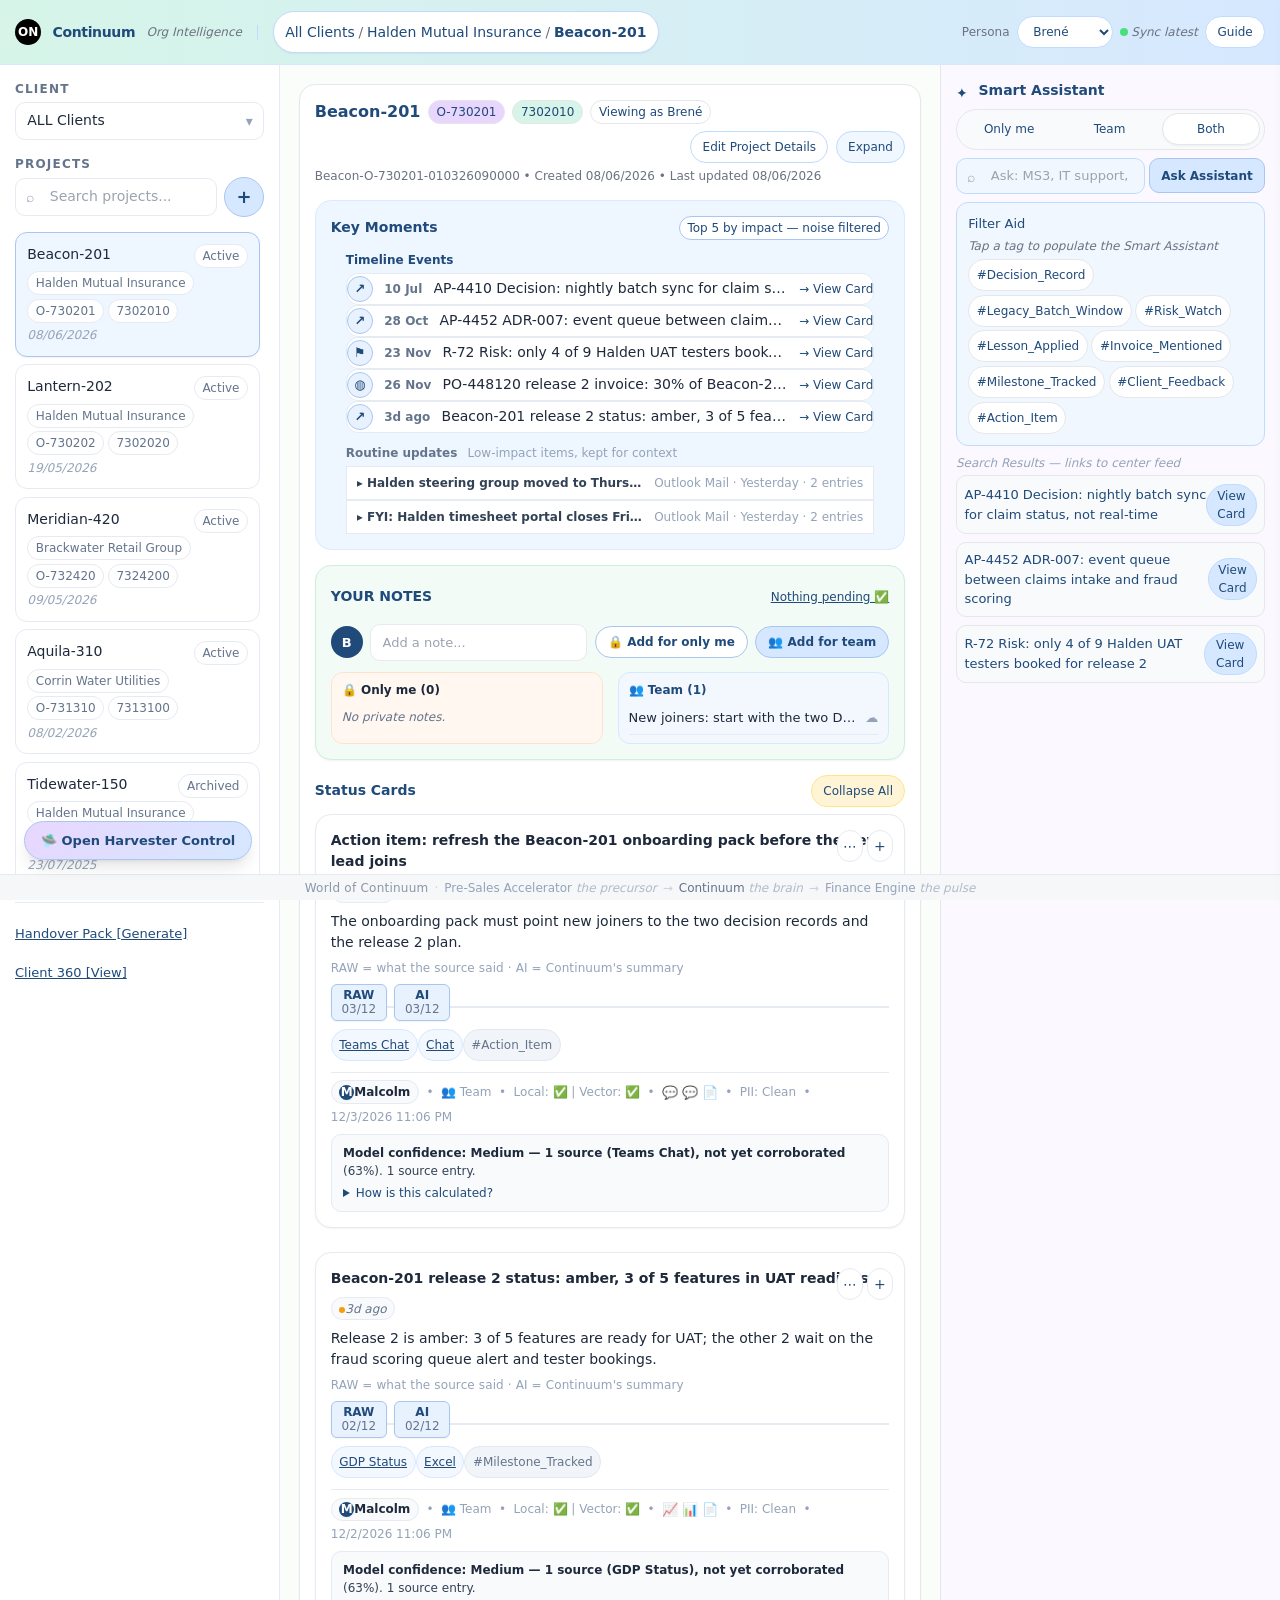
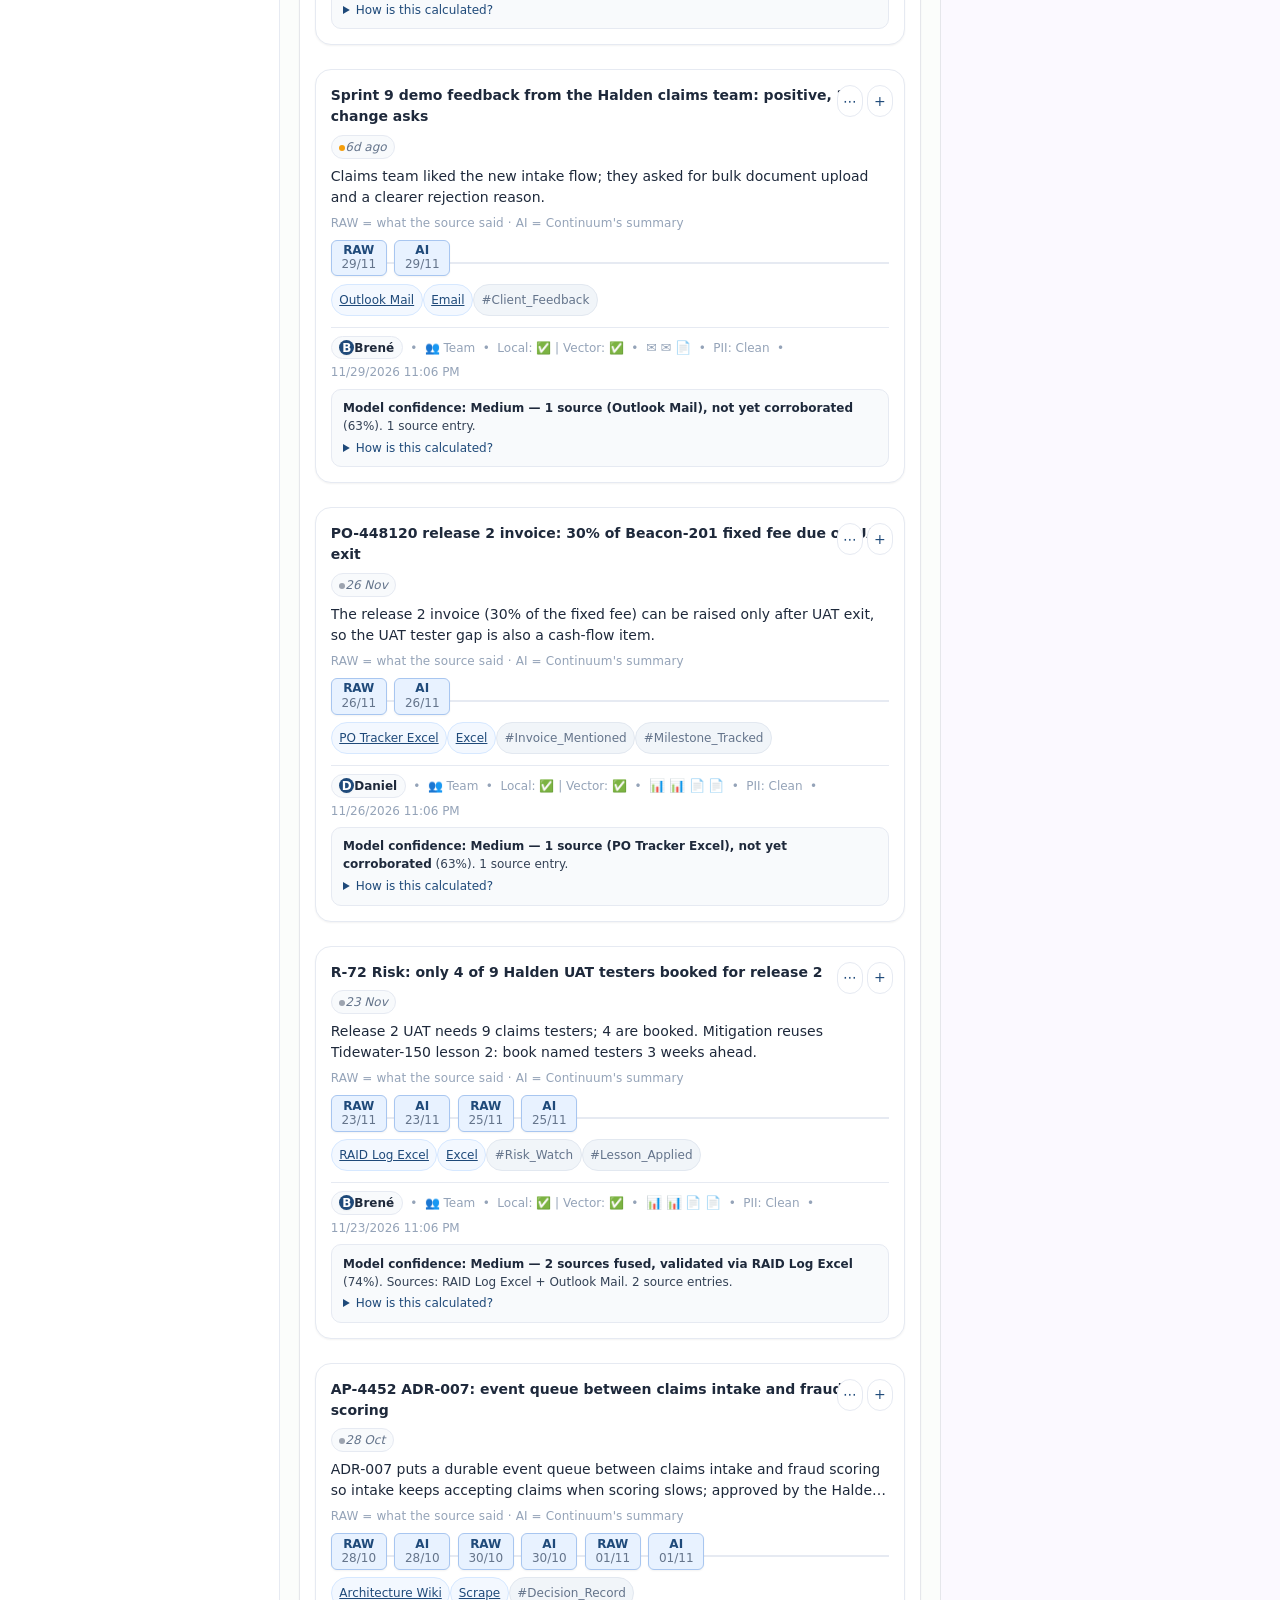
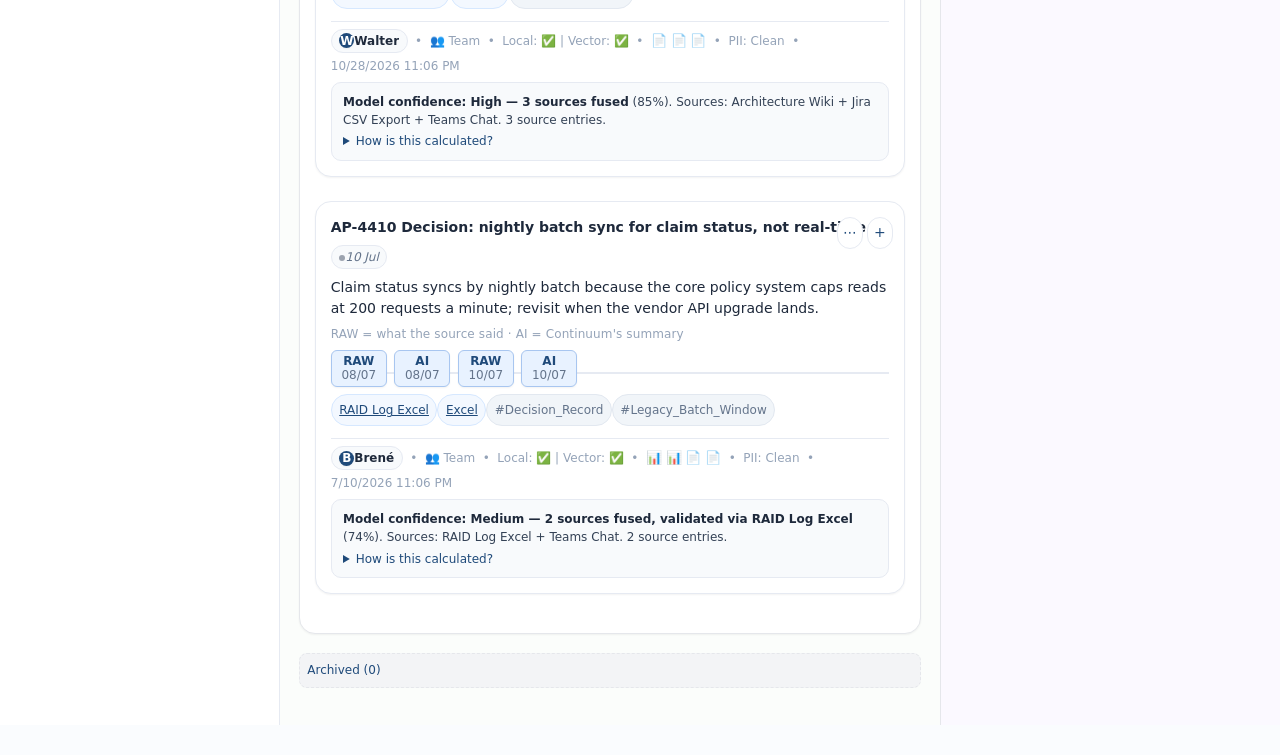
==== commit 003fbf31: "HUI-01: readable typography (12px floor, 15px base, visible fallback reason, smoke checks) Co-Author" ====
--- a/modules/experience-pwa/static/index.html
+++ b/modules/experience-pwa/static/index.html
@@ -4,7 +4,8 @@
   <meta charset="UTF-8">
   <meta name="viewport" content="width=device-width, initial-scale=1">
   <title>Continuum — Phase 2 ESM</title>
-  <link rel="stylesheet" href="./css/styles.css?v=demo5">
+  <link rel="stylesheet" href="./css/styles.css?v=demo6">
+  <link rel="stylesheet" href="./css/typography.css?v=1">
   <!-- Zero-install local vendor (air-gapped): no CDN. React 18 UMD + HTM + SheetJS -->
   <script src="./js/vendor/react.production.min.js"></script>
   <script src="./js/vendor/react-dom.production.min.js"></script>
--- a/modules/experience-pwa/static/css/styles.css
+++ b/modules/experience-pwa/static/css/styles.css
@@ -1,28 +1,28 @@
 /* Project Continuum - restored from index.html.legacy.bak (Tailwind compiled + harvester + onion cards). Zero-install local, no CDN. */
 
 /* ===== BLOCK 0: Tailwind compiled utilities ===== */
-*,:after,:before{--tw-border-spacing-x:0;--tw-border-spacing-y:0;--tw-translate-x:0;--tw-translate-y:0;--tw-rotate:0;--tw-skew-x:0;--tw-skew-y:0;--tw-scale-x:1;--tw-scale-y:1;--tw-pan-x: ;--tw-pan-y: ;--tw-pinch-zoom: ;--tw-scroll-snap-strictness:proximity;--tw-gradient-from-position: ;--tw-gradient-via-position: ;--tw-gradient-to-position: ;--tw-ordinal: ;--tw-slashed-zero: ;--tw-numeric-figure: ;--tw-numeric-spacing: ;--tw-numeric-fraction: ;--tw-ring-inset: ;--tw-ring-offset-width:0px;--tw-ring-offset-color:#fff;--tw-ring-color:rgba(59,130,246,.5);--tw-ring-offset-shadow:0 0 #0000;--tw-ring-shadow:0 0 #0000;--tw-shadow:0 0 #0000;--tw-shadow-colored:0 0 #0000;--tw-blur: ;--tw-brightness: ;--tw-contrast: ;--tw-grayscale: ;--tw-hue-rotate: ;--tw-invert: ;--tw-saturate: ;--tw-sepia: ;--tw-drop-shadow: ;--tw-backdrop-blur: ;--tw-backdrop-brightness: ;--tw-backdrop-contrast: ;--tw-backdrop-grayscale: ;--tw-backdrop-hue-rotate: ;--tw-backdrop-invert: ;--tw-backdrop-opacity: ;--tw-backdrop-saturate: ;--tw-backdrop-sepia: ;--tw-contain-size: ;--tw-contain-layout: ;--tw-contain-paint: ;--tw-contain-style: }::backdrop{--tw-border-spacing-x:0;--tw-border-spacing-y:0;--tw-translate-x:0;--tw-translate-y:0;--tw-rotate:0;--tw-skew-x:0;--tw-skew-y:0;--tw-scale-x:1;--tw-scale-y:1;--tw-pan-x: ;--tw-pan-y: ;--tw-pinch-zoom: ;--tw-scroll-snap-strictness:proximity;--tw-gradient-from-position: ;--tw-gradient-via-position: ;--tw-gradient-to-position: ;--tw-ordinal: ;--tw-slashed-zero: ;--tw-numeric-figure: ;--tw-numeric-spacing: ;--tw-numeric-fraction: ;--tw-ring-inset: ;--tw-ring-offset-width:0px;--tw-ring-offset-color:#fff;--tw-ring-color:rgba(59,130,246,.5);--tw-ring-offset-shadow:0 0 #0000;--tw-ring-shadow:0 0 #0000;--tw-shadow:0 0 #0000;--tw-shadow-colored:0 0 #0000;--tw-blur: ;--tw-brightness: ;--tw-contrast: ;--tw-grayscale: ;--tw-hue-rotate: ;--tw-invert: ;--tw-saturate: ;--tw-sepia: ;--tw-drop-shadow: ;--tw-backdrop-blur: ;--tw-backdrop-brightness: ;--tw-backdrop-contrast: ;--tw-backdrop-grayscale: ;--tw-backdrop-hue-rotate: ;--tw-backdrop-invert: ;--tw-backdrop-opacity: ;--tw-backdrop-saturate: ;--tw-backdrop-sepia: ;--tw-contain-size: ;--tw-contain-layout: ;--tw-contain-paint: ;--tw-contain-style: }/*! tailwindcss v3.4.18 | MIT License | https://tailwindcss.com*/*,:after,:before{box-sizing:border-box;border:0 solid #e5e7eb}:after,:before{--tw-content:""}:host,html{line-height:1.5;-webkit-text-size-adjust:100%;-moz-tab-size:4;-o-tab-size:4;tab-size:4;font-family:ui-sans-serif,system-ui,sans-serif,Apple Color Emoji,Segoe UI Emoji,Segoe UI Symbol,Noto Color Emoji;font-feature-settings:normal;font-variation-settings:normal;-webkit-tap-highlight-color:transparent}body{line-height:inherit}hr{height:0;color:inherit;border-top-width:1px}abbr:where([title]){-webkit-text-decoration:underline dotted;text-decoration:underline dotted}h1,h2,h3,h4,h5,h6{font-size:inherit;font-weight:inherit}a{color:inherit;text-decoration:inherit}b,strong{font-weight:bolder}code,kbd,pre,samp{font-family:ui-monospace,SFMono-Regular,Menlo,Monaco,Consolas,Liberation Mono,Courier New,monospace;font-feature-settings:normal;font-variation-settings:normal;font-size:1em}small{font-size:80%}sub,sup{font-size:75%;line-height:0;position:relative;vertical-align:baseline}sub{bottom:-.25em}sup{top:-.5em}table{text-indent:0;border-color:inherit;border-collapse:collapse}button,input,optgroup,select,textarea{font-family:inherit;font-feature-settings:inherit;font-variation-settings:inherit;font-size:100%;font-weight:inherit;line-height:inherit;letter-spacing:inherit;color:inherit;margin:0;padding:0}button,select{text-transform:none}button,input:where([type=button]),input:where([type=reset]),input:where([type=submit]){-webkit-appearance:button;background-color:transparent;background-image:none}:-moz-focusring{outline:auto}:-moz-ui-invalid{box-shadow:none}progress{vertical-align:baseline}::-webkit-inner-spin-button,::-webkit-outer-spin-button{height:auto}[type=search]{-webkit-appearance:textfield;outline-offset:-2px}::-webkit-search-decoration{-webkit-appearance:none}::-webkit-file-upload-button{-webkit-appearance:button;font:inherit}summary{display:list-item}blockquote,dd,dl,figure,h1,h2,h3,h4,h5,h6,hr,p,pre{margin:0}fieldset{margin:0}fieldset,legend{padding:0}menu,ol,ul{list-style:none;margin:0;padding:0}dialog{padding:0}textarea{resize:vertical}input::-moz-placeholder,textarea::-moz-placeholder{opacity:1;color:#9ca3af}input::placeholder,textarea::placeholder{opacity:1;color:#9ca3af}[role=button],button{cursor:pointer}:disabled{cursor:default}audio,canvas,embed,iframe,img,object,svg,video{display:block;vertical-align:middle}img,video{max-width:100%;height:auto}[hidden]:where(:not([hidden=until-found])){display:none}.pointer-events-none{pointer-events:none}.collapse{visibility:collapse}.fixed{position:fixed}.absolute{position:absolute}.relative{position:relative}.sticky{position:sticky}.inset-0{inset:0}.bottom-0{bottom:0}.left-0{left:0}.left-3{left:.75rem}.right-0{right:0}.right-3{right:.75rem}.top-0{top:0}.top-2\.5{top:.625rem}.top-\[60px\]{top:60px}.z-10{z-index:10}.z-20{z-index:20}.z-50{z-index:50}.mx-1{margin-left:.25rem;margin-right:.25rem}.mb-1{margin-bottom:.25rem}.ml-1{margin-left:.25rem}.ml-2{margin-left:.5rem}.ml-auto{margin-left:auto}.mt-0\.5{margin-top:.125rem}.mt-1{margin-top:.25rem}.mt-2{margin-top:.5rem}.mt-3{margin-top:.75rem}.mt-4{margin-top:1rem}.inline-block{display:inline-block}.flex{display:flex}.table{display:table}.grid{display:grid}.hidden{display:none}.h-2{height:.5rem}.h-3{height:.75rem}.h-4{height:1rem}.h-7{height:1.75rem}.max-h-\[200px\]{max-height:200px}.max-h-\[60vh\]{max-height:60vh}.max-h-\[80vh\]{max-height:80vh}.max-h-\[90vh\]{max-height:90vh}.min-h-screen{min-height:100vh}.w-2{width:.5rem}.w-20{width:5rem}.w-3{width:.75rem}.w-4{width:1rem}.w-7{width:1.75rem}.w-fit{width:-moz-fit-content;width:fit-content}.w-full{width:100%}.w-px{width:1px}.min-w-0{min-width:0}.max-w-2xl{max-width:42rem}.flex-1{flex:1 1 0%}.shrink-0{flex-shrink:0}@keyframes pulse{50%{opacity:.5}}.animate-pulse{animation:pulse 2s cubic-bezier(.4,0,.6,1) infinite}.appearance-none{-webkit-appearance:none;-moz-appearance:none;appearance:none}.grid-cols-1{grid-template-columns:repeat(1,minmax(0,1fr))}.grid-cols-2{grid-template-columns:repeat(2,minmax(0,1fr))}.flex-col{flex-direction:column}.flex-wrap{flex-wrap:wrap}.items-start{align-items:flex-start}.items-center{align-items:center}.justify-end{justify-content:flex-end}.justify-center{justify-content:center}.justify-between{justify-content:space-between}.gap-1{gap:.25rem}.gap-2{gap:.5rem}.gap-3{gap:.75rem}.gap-4{gap:1rem}.space-y-1>:not([hidden])~:not([hidden]){--tw-space-y-reverse:0;margin-top:calc(.25rem*(1 - var(--tw-space-y-reverse)));margin-bottom:calc(.25rem*var(--tw-space-y-reverse))}.space-y-2>:not([hidden])~:not([hidden]){--tw-space-y-reverse:0;margin-top:calc(.5rem*(1 - var(--tw-space-y-reverse)));margin-bottom:calc(.5rem*var(--tw-space-y-reverse))}.space-y-3>:not([hidden])~:not([hidden]){--tw-space-y-reverse:0;margin-top:calc(.75rem*(1 - var(--tw-space-y-reverse)));margin-bottom:calc(.75rem*var(--tw-space-y-reverse))}.space-y-4>:not([hidden])~:not([hidden]){--tw-space-y-reverse:0;margin-top:calc(1rem*(1 - var(--tw-space-y-reverse)));margin-bottom:calc(1rem*var(--tw-space-y-reverse))}.space-y-5>:not([hidden])~:not([hidden]){--tw-space-y-reverse:0;margin-top:calc(1.25rem*(1 - var(--tw-space-y-reverse)));margin-bottom:calc(1.25rem*var(--tw-space-y-reverse))}.overflow-auto{overflow:auto}.overflow-y-auto{overflow-y:auto}.truncate{overflow:hidden;text-overflow:ellipsis;white-space:nowrap}.rounded{border-radius:.25rem}.rounded-\[10px\]{border-radius:10px}.rounded-\[12px\]{border-radius:12px}.rounded-\[16px\]{border-radius:16px}.rounded-\[6px\]{border-radius:6px}.rounded-\[8px\]{border-radius:8px}.rounded-full{border-radius:9999px}.rounded-b-\[16px\]{border-bottom-right-radius:16px;border-bottom-left-radius:16px}.rounded-t-\[16px\]{border-top-left-radius:16px;border-top-right-radius:16px}.border{border-width:1px}.border-b{border-bottom-width:1px}.border-l{border-left-width:1px}.border-r{border-right-width:1px}.border-t{border-top-width:1px}.border-dashed{border-style:dashed}.border-\[\#9ca3af\]{--tw-border-opacity:1;border-color:rgb(156 163 175/var(--tw-border-opacity,1))}.border-\[\#D6E8FF\]{--tw-border-opacity:1;border-color:rgb(214 232 255/var(--tw-border-opacity,1))}.border-\[\#a7f3d0\]{--tw-border-opacity:1;border-color:rgb(167 243 208/var(--tw-border-opacity,1))}.border-\[\#bfdbfe\]{--tw-border-opacity:1;border-color:rgb(191 219 254/var(--tw-border-opacity,1))}.border-\[\#d6e8ff\]{--tw-border-opacity:1;border-color:rgb(214 232 255/var(--tw-border-opacity,1))}.border-\[\#d8b4fe\]{--tw-border-opacity:1;border-color:rgb(216 180 254/var(--tw-border-opacity,1))}.border-\[\#e5e7eb\]{--tw-border-opacity:1;border-color:rgb(229 231 235/var(--tw-border-opacity,1))}.border-\[\#fca5a5\]{--tw-border-opacity:1;border-color:rgb(252 165 165/var(--tw-border-opacity,1))}.border-\[\#fde68a\]{--tw-border-opacity:1;border-color:rgb(253 230 138/var(--tw-border-opacity,1))}.border-red-300{--tw-border-opacity:1;border-color:rgb(252 165 165/var(--tw-border-opacity,1))}.bg-\[\#0f172a\]{--tw-bg-opacity:1;background-color:rgb(15 23 42/var(--tw-bg-opacity,1))}.bg-\[\#1e40af\]{--tw-bg-opacity:1;background-color:rgb(30 64 175/var(--tw-bg-opacity,1))}.bg-\[\#D6E8FF\]{--tw-bg-opacity:1;background-color:rgb(214 232 255/var(--tw-bg-opacity,1))}.bg-\[\#D6F5E8\]{--tw-bg-opacity:1;background-color:rgb(214 245 232/var(--tw-bg-opacity,1))}.bg-\[\#E8D6FF\]{--tw-bg-opacity:1;background-color:rgb(232 214 255/var(--tw-bg-opacity,1))}.bg-\[\#FFF5D6\]{--tw-bg-opacity:1;background-color:rgb(255 245 214/var(--tw-bg-opacity,1))}.bg-\[\#bfdbfe\]{--tw-bg-opacity:1;background-color:rgb(191 219 254/var(--tw-bg-opacity,1))}.bg-\[\#f0f7ff\]{--tw-bg-opacity:1;background-color:rgb(240 247 255/var(--tw-bg-opacity,1))}.bg-\[\#f3f4f6\]{--tw-bg-opacity:1;background-color:rgb(243 244 246/var(--tw-bg-opacity,1))}.bg-\[\#f9fafb\]{--tw-bg-opacity:1;background-color:rgb(249 250 251/var(--tw-bg-opacity,1))}.bg-\[\#fbfdfb\]{--tw-bg-opacity:1;background-color:rgb(251 253 251/var(--tw-bg-opacity,1))}.bg-\[\#fecaca\]{--tw-bg-opacity:1;background-color:rgb(254 202 202/var(--tw-bg-opacity,1))}.bg-black{--tw-bg-opacity:1;background-color:rgb(0 0 0/var(--tw-bg-opacity,1))}.bg-black\/30{background-color:rgba(0,0,0,.3)}.bg-green-100{--tw-bg-opacity:1;background-color:rgb(220 252 231/var(--tw-bg-opacity,1))}.bg-green-400{--tw-bg-opacity:1;background-color:rgb(74 222 128/var(--tw-bg-opacity,1))}.bg-white{--tw-bg-opacity:1;background-color:rgb(255 255 255/var(--tw-bg-opacity,1))}.bg-yellow-100{--tw-bg-opacity:1;background-color:rgb(254 249 195/var(--tw-bg-opacity,1))}.p-1{padding:.25rem}.p-1\.5{padding:.375rem}.p-2{padding:.5rem}.p-3{padding:.75rem}.p-4{padding:1rem}.p-5{padding:1.25rem}.px-2{padding-left:.5rem;padding-right:.5rem}.px-3{padding-left:.75rem;padding-right:.75rem}.px-4{padding-left:1rem;padding-right:1rem}.py-0\.5{padding-top:.125rem;padding-bottom:.125rem}.py-1{padding-top:.25rem;padding-bottom:.25rem}.py-1\.5{padding-top:.375rem;padding-bottom:.375rem}.py-2{padding-top:.5rem;padding-bottom:.5rem}.py-3{padding-top:.75rem;padding-bottom:.75rem}.pl-9{padding-left:2.25rem}.pr-1{padding-right:.25rem}.pr-3{padding-right:.75rem}.pt-2{padding-top:.5rem}.pt-3{padding-top:.75rem}.pt-4{padding-top:1rem}.text-left{text-align:left}.font-\[Inter\2c system-ui\]{font-family:Inter,system-ui}.text-\[10px\]{font-size:10px}.text-\[11px\]{font-size:11px}.text-\[12px\]{font-size:12px}.text-\[13px\]{font-size:13px}.text-\[16px\]{font-size:16px}.text-\[18px\]{font-size:18px}.font-bold{font-weight:700}.font-medium{font-weight:500}.font-semibold{font-weight:600}.italic{font-style:italic}.tracking-tight{letter-spacing:-.025em}.tracking-widest{letter-spacing:.1em}.text-\[\#1e40af\]{--tw-text-opacity:1;color:rgb(30 64 175/var(--tw-text-opacity,1))}.text-\[\#6b7280\]{--tw-text-opacity:1;color:rgb(107 114 128/var(--tw-text-opacity,1))}.text-\[\#9ca3af\]{--tw-text-opacity:1;color:rgb(156 163 175/var(--tw-text-opacity,1))}.text-\[\#e2e8f0\]{--tw-text-opacity:1;color:rgb(226 232 240/var(--tw-text-opacity,1))}.text-red-500{--tw-text-opacity:1;color:rgb(239 68 68/var(--tw-text-opacity,1))}.text-white{--tw-text-opacity:1;color:rgb(255 255 255/var(--tw-text-opacity,1))}.underline{text-decoration-line:underline}.antialiased{-webkit-font-smoothing:antialiased;-moz-osx-font-smoothing:grayscale}.shadow-sm{--tw-shadow:0 1px 2px 0 rgba(0,0,0,.05);--tw-shadow-colored:0 1px 2px 0 var(--tw-shadow-color)}.shadow-sm,.shadow-xl{box-shadow:var(--tw-ring-offset-shadow,0 0 #0000),var(--tw-ring-shadow,0 0 #0000),var(--tw-shadow)}.shadow-xl{--tw-shadow:0 20px 25px -5px rgba(0,0,0,.1),0 8px 10px -6px rgba(0,0,0,.1);--tw-shadow-colored:0 20px 25px -5px var(--tw-shadow-color),0 8px 10px -6px var(--tw-shadow-color)}.filter{filter:var(--tw-blur) var(--tw-brightness) var(--tw-contrast) var(--tw-grayscale) var(--tw-hue-rotate) var(--tw-invert) var(--tw-saturate) var(--tw-sepia) var(--tw-drop-shadow)}.transition{transition-property:color,background-color,border-color,text-decoration-color,fill,stroke,opacity,box-shadow,transform,filter,backdrop-filter;transition-timing-function:cubic-bezier(.4,0,.2,1);transition-duration:.15s}#root,body,html{min-height:100%}body{margin:0;font-family:Inter,ui-sans-serif,system-ui,-apple-system,BlinkMacSystemFont,Segoe UI,sans-serif}[role=button]:not([aria-disabled=true]),button:not(:disabled),label[for],select:not(:disabled),summary{cursor:pointer}.placeholder\:text-\[\#9ca3af\]::-moz-placeholder{--tw-text-opacity:1;color:rgb(156 163 175/var(--tw-text-opacity,1))}.placeholder\:text-\[\#9ca3af\]::placeholder{--tw-text-opacity:1;color:rgb(156 163 175/var(--tw-text-opacity,1))}.hover\:bg-white:hover{--tw-bg-opacity:1;background-color:rgb(255 255 255/var(--tw-bg-opacity,1))}.hover\:underline:hover{text-decoration-line:underline}@media (min-width:640px){.sm\:grid-cols-2{grid-template-columns:repeat(2,minmax(0,1fr))}}@media (min-width:768px){.md\:block{display:block}.md\:flex{display:flex}.md\:grid-cols-2{grid-template-columns:repeat(2,minmax(0,1fr))}.md\:grid-cols-3{grid-template-columns:repeat(3,minmax(0,1fr))}}@media (min-width:1024px){.lg\:min-h-\[calc\(100vh-56px\)\]{min-height:calc(100vh - 56px)}.lg\:w-\[280px\]{width:280px}.lg\:w-\[340px\]{width:340px}.lg\:flex-row{flex-direction:row}.lg\:p-5{padding:1.25rem}}@media (min-width:1280px){.xl\:grid-cols-2{grid-template-columns:repeat(2,minmax(0,1fr))}}
+*,:after,:before{--tw-border-spacing-x:0;--tw-border-spacing-y:0;--tw-translate-x:0;--tw-translate-y:0;--tw-rotate:0;--tw-skew-x:0;--tw-skew-y:0;--tw-scale-x:1;--tw-scale-y:1;--tw-pan-x: ;--tw-pan-y: ;--tw-pinch-zoom: ;--tw-scroll-snap-strictness:proximity;--tw-gradient-from-position: ;--tw-gradient-via-position: ;--tw-gradient-to-position: ;--tw-ordinal: ;--tw-slashed-zero: ;--tw-numeric-figure: ;--tw-numeric-spacing: ;--tw-numeric-fraction: ;--tw-ring-inset: ;--tw-ring-offset-width:0px;--tw-ring-offset-color:#fff;--tw-ring-color:rgba(59,130,246,.5);--tw-ring-offset-shadow:0 0 #0000;--tw-ring-shadow:0 0 #0000;--tw-shadow:0 0 #0000;--tw-shadow-colored:0 0 #0000;--tw-blur: ;--tw-brightness: ;--tw-contrast: ;--tw-grayscale: ;--tw-hue-rotate: ;--tw-invert: ;--tw-saturate: ;--tw-sepia: ;--tw-drop-shadow: ;--tw-backdrop-blur: ;--tw-backdrop-brightness: ;--tw-backdrop-contrast: ;--tw-backdrop-grayscale: ;--tw-backdrop-hue-rotate: ;--tw-backdrop-invert: ;--tw-backdrop-opacity: ;--tw-backdrop-saturate: ;--tw-backdrop-sepia: ;--tw-contain-size: ;--tw-contain-layout: ;--tw-contain-paint: ;--tw-contain-style: }::backdrop{--tw-border-spacing-x:0;--tw-border-spacing-y:0;--tw-translate-x:0;--tw-translate-y:0;--tw-rotate:0;--tw-skew-x:0;--tw-skew-y:0;--tw-scale-x:1;--tw-scale-y:1;--tw-pan-x: ;--tw-pan-y: ;--tw-pinch-zoom: ;--tw-scroll-snap-strictness:proximity;--tw-gradient-from-position: ;--tw-gradient-via-position: ;--tw-gradient-to-position: ;--tw-ordinal: ;--tw-slashed-zero: ;--tw-numeric-figure: ;--tw-numeric-spacing: ;--tw-numeric-fraction: ;--tw-ring-inset: ;--tw-ring-offset-width:0px;--tw-ring-offset-color:#fff;--tw-ring-color:rgba(59,130,246,.5);--tw-ring-offset-shadow:0 0 #0000;--tw-ring-shadow:0 0 #0000;--tw-shadow:0 0 #0000;--tw-shadow-colored:0 0 #0000;--tw-blur: ;--tw-brightness: ;--tw-contrast: ;--tw-grayscale: ;--tw-hue-rotate: ;--tw-invert: ;--tw-saturate: ;--tw-sepia: ;--tw-drop-shadow: ;--tw-backdrop-blur: ;--tw-backdrop-brightness: ;--tw-backdrop-contrast: ;--tw-backdrop-grayscale: ;--tw-backdrop-hue-rotate: ;--tw-backdrop-invert: ;--tw-backdrop-opacity: ;--tw-backdrop-saturate: ;--tw-backdrop-sepia: ;--tw-contain-size: ;--tw-contain-layout: ;--tw-contain-paint: ;--tw-contain-style: }/*! tailwindcss v3.4.18 | MIT License | https://tailwindcss.com*/*,:after,:before{box-sizing:border-box;border:0 solid #e5e7eb}:after,:before{--tw-content:""}:host,html{line-height:1.5;-webkit-text-size-adjust:100%;-moz-tab-size:4;-o-tab-size:4;tab-size:4;font-family:ui-sans-serif,system-ui,sans-serif,Apple Color Emoji,Segoe UI Emoji,Segoe UI Symbol,Noto Color Emoji;font-feature-settings:normal;font-variation-settings:normal;-webkit-tap-highlight-color:transparent}body{line-height:inherit}hr{height:0;color:inherit;border-top-width:1px}abbr:where([title]){-webkit-text-decoration:underline dotted;text-decoration:underline dotted}h1,h2,h3,h4,h5,h6{font-size:inherit;font-weight:inherit}a{color:inherit;text-decoration:inherit}b,strong{font-weight:bolder}code,kbd,pre,samp{font-family:ui-monospace,SFMono-Regular,Menlo,Monaco,Consolas,Liberation Mono,Courier New,monospace;font-feature-settings:normal;font-variation-settings:normal;font-size:1em}small{font-size:80%}sub,sup{font-size:75%;line-height:0;position:relative;vertical-align:baseline}sub{bottom:-.25em}sup{top:-.5em}table{text-indent:0;border-color:inherit;border-collapse:collapse}button,input,optgroup,select,textarea{font-family:inherit;font-feature-settings:inherit;font-variation-settings:inherit;font-size:100%;font-weight:inherit;line-height:inherit;letter-spacing:inherit;color:inherit;margin:0;padding:0}button,select{text-transform:none}button,input:where([type=button]),input:where([type=reset]),input:where([type=submit]){-webkit-appearance:button;background-color:transparent;background-image:none}:-moz-focusring{outline:auto}:-moz-ui-invalid{box-shadow:none}progress{vertical-align:baseline}::-webkit-inner-spin-button,::-webkit-outer-spin-button{height:auto}[type=search]{-webkit-appearance:textfield;outline-offset:-2px}::-webkit-search-decoration{-webkit-appearance:none}::-webkit-file-upload-button{-webkit-appearance:button;font:inherit}summary{display:list-item}blockquote,dd,dl,figure,h1,h2,h3,h4,h5,h6,hr,p,pre{margin:0}fieldset{margin:0}fieldset,legend{padding:0}menu,ol,ul{list-style:none;margin:0;padding:0}dialog{padding:0}textarea{resize:vertical}input::-moz-placeholder,textarea::-moz-placeholder{opacity:1;color:#9ca3af}input::placeholder,textarea::placeholder{opacity:1;color:#9ca3af}[role=button],button{cursor:pointer}:disabled{cursor:default}audio,canvas,embed,iframe,img,object,svg,video{display:block;vertical-align:middle}img,video{max-width:100%;height:auto}[hidden]:where(:not([hidden=until-found])){display:none}.pointer-events-none{pointer-events:none}.collapse{visibility:collapse}.fixed{position:fixed}.absolute{position:absolute}.relative{position:relative}.sticky{position:sticky}.inset-0{inset:0}.bottom-0{bottom:0}.left-0{left:0}.left-3{left:.75rem}.right-0{right:0}.right-3{right:.75rem}.top-0{top:0}.top-2\.5{top:.625rem}.top-\[60px\]{top:60px}.z-10{z-index:10}.z-20{z-index:20}.z-50{z-index:50}.mx-1{margin-left:.25rem;margin-right:.25rem}.mb-1{margin-bottom:.25rem}.ml-1{margin-left:.25rem}.ml-2{margin-left:.5rem}.ml-auto{margin-left:auto}.mt-0\.5{margin-top:.125rem}.mt-1{margin-top:.25rem}.mt-2{margin-top:.5rem}.mt-3{margin-top:.75rem}.mt-4{margin-top:1rem}.inline-block{display:inline-block}.flex{display:flex}.table{display:table}.grid{display:grid}.hidden{display:none}.h-2{height:.5rem}.h-3{height:.75rem}.h-4{height:1rem}.h-7{height:1.75rem}.max-h-\[200px\]{max-height:200px}.max-h-\[60vh\]{max-height:60vh}.max-h-\[80vh\]{max-height:80vh}.max-h-\[90vh\]{max-height:90vh}.min-h-screen{min-height:100vh}.w-2{width:.5rem}.w-20{width:5rem}.w-3{width:.75rem}.w-4{width:1rem}.w-7{width:1.75rem}.w-fit{width:-moz-fit-content;width:fit-content}.w-full{width:100%}.w-px{width:1px}.min-w-0{min-width:0}.max-w-2xl{max-width:42rem}.flex-1{flex:1 1 0%}.shrink-0{flex-shrink:0}@keyframes pulse{50%{opacity:.5}}.animate-pulse{animation:pulse 2s cubic-bezier(.4,0,.6,1) infinite}.appearance-none{-webkit-appearance:none;-moz-appearance:none;appearance:none}.grid-cols-1{grid-template-columns:repeat(1,minmax(0,1fr))}.grid-cols-2{grid-template-columns:repeat(2,minmax(0,1fr))}.flex-col{flex-direction:column}.flex-wrap{flex-wrap:wrap}.items-start{align-items:flex-start}.items-center{align-items:center}.justify-end{justify-content:flex-end}.justify-center{justify-content:center}.justify-between{justify-content:space-between}.gap-1{gap:.25rem}.gap-2{gap:.5rem}.gap-3{gap:.75rem}.gap-4{gap:1rem}.space-y-1>:not([hidden])~:not([hidden]){--tw-space-y-reverse:0;margin-top:calc(.25rem*(1 - var(--tw-space-y-reverse)));margin-bottom:calc(.25rem*var(--tw-space-y-reverse))}.space-y-2>:not([hidden])~:not([hidden]){--tw-space-y-reverse:0;margin-top:calc(.5rem*(1 - var(--tw-space-y-reverse)));margin-bottom:calc(.5rem*var(--tw-space-y-reverse))}.space-y-3>:not([hidden])~:not([hidden]){--tw-space-y-reverse:0;margin-top:calc(.75rem*(1 - var(--tw-space-y-reverse)));margin-bottom:calc(.75rem*var(--tw-space-y-reverse))}.space-y-4>:not([hidden])~:not([hidden]){--tw-space-y-reverse:0;margin-top:calc(1rem*(1 - var(--tw-space-y-reverse)));margin-bottom:calc(1rem*var(--tw-space-y-reverse))}.space-y-5>:not([hidden])~:not([hidden]){--tw-space-y-reverse:0;margin-top:calc(1.25rem*(1 - var(--tw-space-y-reverse)));margin-bottom:calc(1.25rem*var(--tw-space-y-reverse))}.overflow-auto{overflow:auto}.overflow-y-auto{overflow-y:auto}.truncate{overflow:hidden;text-overflow:ellipsis;white-space:nowrap}.rounded{border-radius:.25rem}.rounded-\[10px\]{border-radius:10px}.rounded-\[12px\]{border-radius:12px}.rounded-\[16px\]{border-radius:16px}.rounded-\[6px\]{border-radius:6px}.rounded-\[8px\]{border-radius:8px}.rounded-full{border-radius:9999px}.rounded-b-\[16px\]{border-bottom-right-radius:16px;border-bottom-left-radius:16px}.rounded-t-\[16px\]{border-top-left-radius:16px;border-top-right-radius:16px}.border{border-width:1px}.border-b{border-bottom-width:1px}.border-l{border-left-width:1px}.border-r{border-right-width:1px}.border-t{border-top-width:1px}.border-dashed{border-style:dashed}.border-\[\#9ca3af\]{--tw-border-opacity:1;border-color:rgb(156 163 175/var(--tw-border-opacity,1))}.border-\[\#D6E8FF\]{--tw-border-opacity:1;border-color:rgb(214 232 255/var(--tw-border-opacity,1))}.border-\[\#a7f3d0\]{--tw-border-opacity:1;border-color:rgb(167 243 208/var(--tw-border-opacity,1))}.border-\[\#bfdbfe\]{--tw-border-opacity:1;border-color:rgb(191 219 254/var(--tw-border-opacity,1))}.border-\[\#d6e8ff\]{--tw-border-opacity:1;border-color:rgb(214 232 255/var(--tw-border-opacity,1))}.border-\[\#d8b4fe\]{--tw-border-opacity:1;border-color:rgb(216 180 254/var(--tw-border-opacity,1))}.border-\[\#e5e7eb\]{--tw-border-opacity:1;border-color:rgb(229 231 235/var(--tw-border-opacity,1))}.border-\[\#fca5a5\]{--tw-border-opacity:1;border-color:rgb(252 165 165/var(--tw-border-opacity,1))}.border-\[\#fde68a\]{--tw-border-opacity:1;border-color:rgb(253 230 138/var(--tw-border-opacity,1))}.border-red-300{--tw-border-opacity:1;border-color:rgb(252 165 165/var(--tw-border-opacity,1))}.bg-\[\#0f172a\]{--tw-bg-opacity:1;background-color:rgb(15 23 42/var(--tw-bg-opacity,1))}.bg-\[\#1e40af\]{--tw-bg-opacity:1;background-color:rgb(30 64 175/var(--tw-bg-opacity,1))}.bg-\[\#D6E8FF\]{--tw-bg-opacity:1;background-color:rgb(214 232 255/var(--tw-bg-opacity,1))}.bg-\[\#D6F5E8\]{--tw-bg-opacity:1;background-color:rgb(214 245 232/var(--tw-bg-opacity,1))}.bg-\[\#E8D6FF\]{--tw-bg-opacity:1;background-color:rgb(232 214 255/var(--tw-bg-opacity,1))}.bg-\[\#FFF5D6\]{--tw-bg-opacity:1;background-color:rgb(255 245 214/var(--tw-bg-opacity,1))}.bg-\[\#bfdbfe\]{--tw-bg-opacity:1;background-color:rgb(191 219 254/var(--tw-bg-opacity,1))}.bg-\[\#f0f7ff\]{--tw-bg-opacity:1;background-color:rgb(240 247 255/var(--tw-bg-opacity,1))}.bg-\[\#f3f4f6\]{--tw-bg-opacity:1;background-color:rgb(243 244 246/var(--tw-bg-opacity,1))}.bg-\[\#f9fafb\]{--tw-bg-opacity:1;background-color:rgb(249 250 251/var(--tw-bg-opacity,1))}.bg-\[\#fbfdfb\]{--tw-bg-opacity:1;background-color:rgb(251 253 251/var(--tw-bg-opacity,1))}.bg-\[\#fecaca\]{--tw-bg-opacity:1;background-color:rgb(254 202 202/var(--tw-bg-opacity,1))}.bg-black{--tw-bg-opacity:1;background-color:rgb(0 0 0/var(--tw-bg-opacity,1))}.bg-black\/30{background-color:rgba(0,0,0,.3)}.bg-green-100{--tw-bg-opacity:1;background-color:rgb(220 252 231/var(--tw-bg-opacity,1))}.bg-green-400{--tw-bg-opacity:1;background-color:rgb(74 222 128/var(--tw-bg-opacity,1))}.bg-white{--tw-bg-opacity:1;background-color:rgb(255 255 255/var(--tw-bg-opacity,1))}.bg-yellow-100{--tw-bg-opacity:1;background-color:rgb(254 249 195/var(--tw-bg-opacity,1))}.p-1{padding:.25rem}.p-1\.5{padding:.375rem}.p-2{padding:.5rem}.p-3{padding:.75rem}.p-4{padding:1rem}.p-5{padding:1.25rem}.px-2{padding-left:.5rem;padding-right:.5rem}.px-3{padding-left:.75rem;padding-right:.75rem}.px-4{padding-left:1rem;padding-right:1rem}.py-0\.5{padding-top:.125rem;padding-bottom:.125rem}.py-1{padding-top:.25rem;padding-bottom:.25rem}.py-1\.5{padding-top:.375rem;padding-bottom:.375rem}.py-2{padding-top:.5rem;padding-bottom:.5rem}.py-3{padding-top:.75rem;padding-bottom:.75rem}.pl-9{padding-left:2.25rem}.pr-1{padding-right:.25rem}.pr-3{padding-right:.75rem}.pt-2{padding-top:.5rem}.pt-3{padding-top:.75rem}.pt-4{padding-top:1rem}.text-left{text-align:left}.font-\[Inter\2c system-ui\]{font-family:Inter,system-ui}.text-\[10px\]{font-size:12px}.text-\[11px\]{font-size:12px}.text-\[12px\]{font-size:12px}.text-\[13px\]{font-size:13px}.text-\[16px\]{font-size:16px}.text-\[18px\]{font-size:18px}.font-bold{font-weight:700}.font-medium{font-weight:500}.font-semibold{font-weight:600}.italic{font-style:italic}.tracking-tight{letter-spacing:-.025em}.tracking-widest{letter-spacing:.1em}.text-\[\#1e40af\]{--tw-text-opacity:1;color:rgb(30 64 175/var(--tw-text-opacity,1))}.text-\[\#6b7280\]{--tw-text-opacity:1;color:rgb(107 114 128/var(--tw-text-opacity,1))}.text-\[\#9ca3af\]{--tw-text-opacity:1;color:rgb(156 163 175/var(--tw-text-opacity,1))}.text-\[\#e2e8f0\]{--tw-text-opacity:1;color:rgb(226 232 240/var(--tw-text-opacity,1))}.text-red-500{--tw-text-opacity:1;color:rgb(239 68 68/var(--tw-text-opacity,1))}.text-white{--tw-text-opacity:1;color:rgb(255 255 255/var(--tw-text-opacity,1))}.underline{text-decoration-line:underline}.antialiased{-webkit-font-smoothing:antialiased;-moz-osx-font-smoothing:grayscale}.shadow-sm{--tw-shadow:0 1px 2px 0 rgba(0,0,0,.05);--tw-shadow-colored:0 1px 2px 0 var(--tw-shadow-color)}.shadow-sm,.shadow-xl{box-shadow:var(--tw-ring-offset-shadow,0 0 #0000),var(--tw-ring-shadow,0 0 #0000),var(--tw-shadow)}.shadow-xl{--tw-shadow:0 20px 25px -5px rgba(0,0,0,.1),0 8px 10px -6px rgba(0,0,0,.1);--tw-shadow-colored:0 20px 25px -5px var(--tw-shadow-color),0 8px 10px -6px var(--tw-shadow-color)}.filter{filter:var(--tw-blur) var(--tw-brightness) var(--tw-contrast) var(--tw-grayscale) var(--tw-hue-rotate) var(--tw-invert) var(--tw-saturate) var(--tw-sepia) var(--tw-drop-shadow)}.transition{transition-property:color,background-color,border-color,text-decoration-color,fill,stroke,opacity,box-shadow,transform,filter,backdrop-filter;transition-timing-function:cubic-bezier(.4,0,.2,1);transition-duration:.15s}#root,body,html{min-height:100%}body{margin:0;font-family:Inter,ui-sans-serif,system-ui,-apple-system,BlinkMacSystemFont,Segoe UI,sans-serif}[role=button]:not([aria-disabled=true]),button:not(:disabled),label[for],select:not(:disabled),summary{cursor:pointer}.placeholder\:text-\[\#9ca3af\]::-moz-placeholder{--tw-text-opacity:1;color:rgb(156 163 175/var(--tw-text-opacity,1))}.placeholder\:text-\[\#9ca3af\]::placeholder{--tw-text-opacity:1;color:rgb(156 163 175/var(--tw-text-opacity,1))}.hover\:bg-white:hover{--tw-bg-opacity:1;background-color:rgb(255 255 255/var(--tw-bg-opacity,1))}.hover\:underline:hover{text-decoration-line:underline}@media (min-width:640px){.sm\:grid-cols-2{grid-template-columns:repeat(2,minmax(0,1fr))}}@media (min-width:768px){.md\:block{display:block}.md\:flex{display:flex}.md\:grid-cols-2{grid-template-columns:repeat(2,minmax(0,1fr))}.md\:grid-cols-3{grid-template-columns:repeat(3,minmax(0,1fr))}}@media (min-width:1024px){.lg\:min-h-\[calc\(100vh-56px\)\]{min-height:calc(100vh - 56px)}.lg\:w-\[280px\]{width:280px}.lg\:w-\[340px\]{width:340px}.lg\:flex-row{flex-direction:row}.lg\:p-5{padding:1.25rem}}@media (min-width:1280px){.xl\:grid-cols-2{grid-template-columns:repeat(2,minmax(0,1fr))}}
 
 /* ===== BLOCK 1: harvester panel pastel ===== */
-#harvester-open-btn{position:fixed;left:24px;right:auto;bottom:24px;z-index:60;font-family:Inter,system-ui;background:linear-gradient(135deg,#E8D6FF,#D6E8FF);border:1px solid #A8C6F0;color:#1F4A7A;font-weight:700;font-size:13px;padding:9px 16px;border-radius:9999px;box-shadow:0 10px 15px -3px rgba(0,0,0,.1),0 4px 6px -4px rgba(0,0,0,.1);cursor:pointer}#harvester-backdrop{position:fixed;inset:0;background:rgba(15,23,42,.28);z-index:74;opacity:0;pointer-events:none;transition:opacity .3s ease}#harvester-backdrop.open{opacity:1;pointer-events:auto}#harvester-control-panel{position:fixed;top:0;right:0;height:100vh;width:min(520px,94vw);z-index:75;background:linear-gradient(180deg,#FFF9F0 0%,#F0F7FF 45%,#F3ECFF 100%);border-left:1px solid #A8C6F0;box-shadow:-8px 0 24px rgba(31,74,122,.16);transform:translateX(105%);transition:transform .32s cubic-bezier(.32,.72,.35,1);display:flex;flex-direction:column;font-family:Inter,system-ui;color:#1F4A7A}#harvester-control-panel.open{transform:translateX(0)}#harvester-control-panel .hcp-scroll{overflow-y:auto;padding:14px 14px 20px;flex:1}#harvester-control-panel .hcp-card{background:#fff;border:1px solid #E5E7EB;border-radius:12px;padding:10px 12px;margin-top:10px}#harvester-control-panel .hcp-label{font-size:11px;font-weight:700;letter-spacing:.02em;text-transform:uppercase;color:#5b6b7a;margin-bottom:4px}#harvester-control-panel .hcp-drop{border:1.5px dashed #A8C6F0;border-radius:12px;background:#f0f7ff;padding:18px 10px;text-align:center;font-size:12px;cursor:pointer}#harvester-control-panel input,#harvester-control-panel textarea{width:100%;background:#fff;border:1px solid #CBD5E1;border-radius:8px;padding:7px 9px;font-size:12px;color:#0f172a}#harvester-run-btn{width:100%;margin-top:12px;background:linear-gradient(135deg,#FFD9C2,#FFB3AB);border:1px solid #E8A090;color:#7C2D12;font-weight:800;font-size:14px;padding:12px;border-radius:12px;cursor:pointer}
+#harvester-open-btn{position:fixed;left:24px;right:auto;bottom:24px;z-index:60;font-family:Inter,system-ui;background:linear-gradient(135deg,#E8D6FF,#D6E8FF);border:1px solid #A8C6F0;color:#1F4A7A;font-weight:700;font-size:13px;padding:9px 16px;border-radius:9999px;box-shadow:0 10px 15px -3px rgba(0,0,0,.1),0 4px 6px -4px rgba(0,0,0,.1);cursor:pointer}#harvester-backdrop{position:fixed;inset:0;background:rgba(15,23,42,.30);z-index:74;opacity:0;pointer-events:none;transition:opacity .3s ease}#harvester-backdrop.open{opacity:1;pointer-events:auto}#harvester-control-panel{position:fixed;top:0;right:0;height:100vh;width:max(40vw,480px);max-width:94vw;z-index:75;background:linear-gradient(180deg,#FFF9F0 0%,#F0F7FF 45%,#F3ECFF 100%);border-left:1px solid #A8C6F0;box-shadow:-8px 0 24px rgba(31,74,122,.16);transform:translateX(105%);transition:transform .32s cubic-bezier(.32,.72,.35,1);display:flex;flex-direction:column;font-family:Inter,system-ui;color:#1F4A7A}#harvester-control-panel.open{transform:translateX(0)}#harvester-control-panel .hcp-scroll{overflow-y:auto;padding:14px 14px 20px;flex:1;zoom:1.18}#harvester-control-panel .hcp-card{background:#fff;border:1px solid #E5E7EB;border-radius:12px;padding:10px 12px;margin-top:10px}#harvester-control-panel .hcp-label{font-size:12px;font-weight:700;letter-spacing:.02em;text-transform:uppercase;color:#5b6b7a;margin-bottom:4px}#harvester-control-panel .hcp-drop{border:1.5px dashed #A8C6F0;border-radius:12px;background:#f0f7ff;padding:18px 10px;text-align:center;font-size:12px;cursor:pointer}#harvester-control-panel input,#harvester-control-panel textarea{width:100%;background:#fff;border:1px solid #CBD5E1;border-radius:8px;padding:7px 9px;font-size:12px;color:#0f172a}#harvester-run-btn{width:100%;margin-top:12px;background:linear-gradient(135deg,#FFD9C2,#FFB3AB);border:1px solid #E8A090;color:#7C2D12;font-weight:800;font-size:14px;padding:12px;border-radius:12px;cursor:pointer}
                                                                                                                                                                                                                                                                                                                                                                                                                                                                                                                                                                                      
 /* ===== BLOCK 2: onion timeline cards pastel tokens ===== */
 .onion-conf-row{display:flex;flex-wrap:wrap;align-items:center;gap:6px;margin-bottom:8px}
-.onion-conf-pill{font-size:10px;font-weight:800;padding:2px 10px;border-radius:9999px;border:1px solid transparent;letter-spacing:.01em}
+.onion-conf-pill{font-size:12px;font-weight:800;padding:2px 10px;border-radius:9999px;border:1px solid transparent;letter-spacing:.01em}
 .onion-conf-high{background:#D6F5E8;border-color:#a7f3d0;color:#065f46}
 .onion-conf-med{background:#FFF5D6;border-color:#fde68a;color:#92400e}
 .onion-conf-low{background:#FFE4E6;border-color:#fecdd3;color:#9f1239}
 .onion-prov-row{display:flex;flex-wrap:wrap;gap:4px;align-items:center}
-.onion-prov-chip{font-size:10px;padding:2px 8px;border-radius:9999px;background:#fff;border:1px solid #bfdbfe;color:#1e40af;white-space:nowrap}
+.onion-prov-chip{font-size:12px;padding:2px 8px;border-radius:9999px;background:#fff;border:1px solid #bfdbfe;color:#1e40af;white-space:nowrap}
 .onion-action-row{display:flex;flex-wrap:wrap;gap:8px;margin-top:10px;align-items:center}
-.onion-edit-btn{font-size:11px;padding:4px 12px;border-radius:9999px;background:#fff;border:1px solid #bfdbfe;color:#1e40af;cursor:pointer;font-weight:600}
-.onion-save-btn{font-size:11px;padding:4px 12px;border-radius:9999px;background:#1e40af;border:1px solid #1e40af;color:#fff;cursor:pointer;font-weight:700}
-.onion-privacy-shared{font-size:11px;padding:4px 12px;border-radius:9999px;background:#D6F5E8;border:1px solid #a7f3d0;color:#065f46;cursor:pointer;font-weight:700}
-.onion-privacy-private{font-size:11px;padding:4px 12px;border-radius:9999px;background:#f3f4f6;border:1px solid #d1d5db;color:#4b5563;cursor:pointer;font-weight:700}
+.onion-edit-btn{font-size:12px;padding:4px 12px;border-radius:9999px;background:#fff;border:1px solid #bfdbfe;color:#1e40af;cursor:pointer;font-weight:600}
+.onion-save-btn{font-size:12px;padding:4px 12px;border-radius:9999px;background:#1e40af;border:1px solid #1e40af;color:#fff;cursor:pointer;font-weight:700}
+.onion-privacy-shared{font-size:12px;padding:4px 12px;border-radius:9999px;background:#D6F5E8;border:1px solid #a7f3d0;color:#065f46;cursor:pointer;font-weight:700}
+.onion-privacy-private{font-size:12px;padding:4px 12px;border-radius:9999px;background:#f3f4f6;border:1px solid #d1d5db;color:#4b5563;cursor:pointer;font-weight:700}
 .onion-card-private{ background:#f3f4f6 !important;border-color:#d1d5db !important;color:#4b5563 !important}
 .onion-edit-input,.onion-edit-area{width:100%;background:#fff;border:1px solid #93c5fd;border-radius:8px;padding:6px 8px;font-size:12px;color:#0f172a;margin-top:4px}
 .onion-edit-area{min-height:64px;resize:vertical}
-.onion-fallback-note{font-size:10px;font-style:italic;color:#6b7280;margin-top:6px}
+.onion-fallback-note{font-size:12px;font-style:italic;color:#6b7280;margin-top:6px}
 
 /* ===== ESM app tokens (pre-restore, preserved - do not drop) ===== */
 /* Project Continuum — pastel tokens extracted from legacy monolith (pre-ESM backup preserved) */
@@ -32,9 +32,9 @@
 body { font-family: Inter, system-ui, sans-serif; background: #fafcfe; color: #1F4A7A; margin: 0; }
 .app header { display: flex; gap: 12px; align-items: center; padding: 16px; background: #fff; border-bottom: 1px solid #E5E7EB; }
 .card { background: #fff; border: 1px solid #E5E7EB; border-radius: 12px; padding: 12px; margin: 12px; }
-.onion-conf-high { background: #D6F5E8; color: #065F46; border-radius: 9999px; padding: 2px 8px; font-size: 11px; }
-.onion-conf-med { background: #FFF5D6; color: #92400E; border-radius: 9999px; padding: 2px 8px; font-size: 11px; }
-.onion-conf-low { background: #FFD6D6; color: #991B1B; border-radius: 9999px; padding: 2px 8px; font-size: 11px; }
+.onion-conf-high { background: #D6F5E8; color: #065F46; border-radius: 9999px; padding: 2px 8px; font-size:12px; }
+.onion-conf-med { background: #FFF5D6; color: #92400E; border-radius: 9999px; padding: 2px 8px; font-size:12px; }
+.onion-conf-low { background: #FFD6D6; color: #991B1B; border-radius: 9999px; padding: 2px 8px; font-size:12px; }
 .modal { position: fixed; inset: 20% 25%; background: #fff; border: 1px solid #CBD5E1; border-radius: 12px; padding: 16px; z-index: 80; }
 .err { color: #991B1B; background: #FFD6D6; padding: 6px 8px; border-radius: 8px; font-size: 12px; }
 
@@ -86,16 +86,16 @@
 /* ===== Handover polish 2026-09-24: visible selection, clean layout, no Tailwind-arbitrary dependency ===== */
 .ho-backdrop{position:fixed;inset:0;z-index:50;display:flex;align-items:center;justify-content:center;padding:16px;background:rgba(15,23,42,.55);backdrop-filter:blur(3px);-webkit-backdrop-filter:blur(3px);}
 .ho-head-title{display:flex;align-items:center;gap:8px;flex-wrap:wrap;}
-.ho-brand-pill{display:inline-block;padding:3px 10px;border-radius:9999px;background:#1F4A7A;color:#fff;font-size:10px;font-weight:800;letter-spacing:.08em;}
-.ho-head-sub{font-size:11px;color:#64748B;margin-top:2px;}
+.ho-brand-pill{display:inline-block;padding:3px 10px;border-radius:9999px;background:#1F4A7A;color:#fff;font-size:12px;font-weight:800;letter-spacing:.08em;}
+.ho-head-sub{font-size:12px;color:#64748B;margin-top:2px;}
 .ho-tabs{display:flex;gap:8px;overflow-x:auto;padding-bottom:4px;flex-wrap:nowrap;}
 .ho-proj-tab{display:inline-flex;align-items:center;gap:8px;padding:4px 4px 4px 12px;border-radius:9999px;border:1.5px solid #E6EAF2;background:#fff;color:#1E293B;font-size:12px;font-weight:600;white-space:nowrap;cursor:pointer;}
 .ho-proj-tab.is-active{background:#1E293B;border-color:#1E293B;color:#fff;box-shadow:0 2px 8px rgba(30,41,59,.35);}
 .ho-proj-tab.is-selected{border-color:#6EE7B7;}
 .ho-proj-tab.is-active.is-selected{border-color:#1E293B;}
-.ho-count{display:inline-flex;align-items:center;justify-content:center;min-width:22px;height:22px;padding:0 6px;border-radius:9999px;font-size:11px;font-weight:800;background:#EEF6FF;color:#1F4A7A;border:1px solid #A8C6F0;}
+.ho-count{display:inline-flex;align-items:center;justify-content:center;min-width:22px;height:22px;padding:0 6px;border-radius:9999px;font-size:12px;font-weight:800;background:#EEF6FF;color:#1F4A7A;border:1px solid #A8C6F0;}
 .ho-proj-tab.is-active .ho-count{background:#fff;color:#1E293B;border-color:#fff;}
-.ho-add-btn{padding:2px 10px;border-radius:9999px;font-size:11px;font-weight:800;border:1px solid #6EE7B7;background:#D6F5E8;color:#065F46;cursor:pointer;}
+.ho-add-btn{padding:2px 10px;border-radius:9999px;font-size:12px;font-weight:800;border:1px solid #6EE7B7;background:#D6F5E8;color:#065F46;cursor:pointer;}
 .ho-add-btn.is-in{background:#065F46;color:#fff;border-color:#065F46;}
 .ho-proj-tab.is-active .ho-add-btn{background:rgba(255,255,255,.15);color:#fff;border-color:rgba(255,255,255,.4);}
 .ho-proj-tab.is-active .ho-add-btn.is-in{background:#fff;color:#1E293B;border-color:#fff;}
@@ -114,7 +114,7 @@
 .ho-btn-green{background:#065F46;color:#fff;border-color:#065F46;}
 .ho-btn:disabled{opacity:.45;cursor:not-allowed;}
 .ho-status{padding:8px 12px;border-radius:10px;background:#EEF6FF;border:1px solid #A8C6F0;font-size:12px;color:#1E293B;}
-.ho-meta-line{display:flex;flex-wrap:wrap;align-items:center;gap:8px;margin-top:8px;font-size:11px;color:#64748B;}
+.ho-meta-line{display:flex;flex-wrap:wrap;align-items:center;gap:8px;margin-top:8px;font-size:12px;color:#64748B;}
 
 
 /* ===== BLOCK 4: colour utilities the ESM components use but the frozen Tailwind build above never compiled =====
@@ -223,20 +223,20 @@
 .onion-info-sub{font-weight:400;color:#94A3B8;margin-left:6px}
 .onion-info-head{width:100%;display:flex;align-items:baseline;gap:10px;padding:7px 10px;text-align:left;font-size:12px;color:#334155}
 .onion-info-title{flex:1;min-width:0;overflow:hidden;text-overflow:ellipsis;white-space:nowrap;font-weight:600}
-.onion-info-meta{flex-shrink:0;font-size:11px;color:#94A3B8}
+.onion-info-meta{flex-shrink:0;font-size:12px;color:#94A3B8}
 .onion-info-list{padding:2px 10px 8px;max-height:240px;overflow-y:auto}
 .onion-info-row{display:grid;grid-template-columns:104px 38px minmax(0,1fr);gap:8px;align-items:baseline;padding:5px 0;border-top:1px solid #F1F5F9;font-size:12px;line-height:1.45}
 .onion-info-row.is-raw{border-top:0;padding-top:0}
-.onion-info-time{font-size:11px;color:#94A3B8;white-space:nowrap}
-.onion-info-kind{justify-self:start;font-size:10px;font-weight:800;letter-spacing:.04em;padding:1px 6px;border-radius:9999px;background:#E8F2FF;color:#1F4A7A}
+.onion-info-time{font-size:12px;color:#94A3B8;white-space:nowrap}
+.onion-info-kind{justify-self:start;font-size:12px;font-weight:800;letter-spacing:.04em;padding:1px 6px;border-radius:9999px;background:#E8F2FF;color:#1F4A7A}
 .onion-info-row.is-raw .onion-info-kind{background:#F1F5F9;color:#64748B}
 .onion-info-text{color:#1E293B;word-break:break-word}
 .onion-info-row.is-raw .onion-info-text{color:#64748B;font-style:italic}
 /* Client 360 */
 .onion-c360 .c360-hero{background:linear-gradient(90deg,#EEF6FF 0%,#F3ECFF 100%);border:1px solid #D6E8FF;border-radius:16px;padding:14px 16px}
-.onion-c360 .c360-hint{font-size:11px;color:#64748B;margin-top:2px}
+.onion-c360 .c360-hint{font-size:12px;color:#64748B;margin-top:2px}
 .onion-c360 .c360-stats{display:flex;flex-wrap:wrap;gap:8px;margin-top:12px}
-.onion-c360 .c360-stat{display:flex;align-items:baseline;gap:6px;background:#fff;border:1px solid #E6EAF2;border-radius:12px;padding:6px 12px;font-size:11px;color:#64748B}
+.onion-c360 .c360-stat{display:flex;align-items:baseline;gap:6px;background:#fff;border:1px solid #E6EAF2;border-radius:12px;padding:6px 12px;font-size:12px;color:#64748B}
 .onion-c360 .c360-stat b{font-size:18px;color:#1F4A7A}
 .onion-c360 .c360-head{display:flex;gap:10px;align-items:flex-start;margin:-16px -16px 0;padding:12px 16px;border-radius:16px 16px 0 0;border-bottom:1px solid #E6EAF2}
 .onion-c360 .c360-icon{font-size:16px;line-height:1.2}
@@ -245,8 +245,8 @@
 .onion-c360 .c360-projects .c360-head{background:#EEF6FF}
 .onion-c360 .c360-themes .c360-head{background:#FFF8E1}
 .onion-c360 .c360-domains .c360-head{background:#F4F6F9}
-.onion-c360 .c360-sample{display:inline-block;margin-top:10px;font-size:10px;font-weight:700;padding:1px 8px;border-radius:9999px;background:#FFFBEB;border:1px solid #FDE68A;color:#92400E}
-.onion-c360 .c360-multi{margin-left:6px;font-size:10px;font-weight:700;padding:1px 6px;border-radius:9999px;background:#D6F5E8;color:#065F46}
+.onion-c360 .c360-sample{display:inline-block;margin-top:10px;font-size:12px;font-weight:700;padding:1px 8px;border-radius:9999px;background:#FFFBEB;border:1px solid #FDE68A;color:#92400E}
+.onion-c360 .c360-multi{margin-left:6px;font-size:12px;font-weight:700;padding:1px 6px;border-radius:9999px;background:#D6F5E8;color:#065F46}
 .onion-c360 .block{display:block}
 
 /* ===== BLOCK 7: small cosmetic fixes (hooks: onion-avatar, onion-add-project, onion-sec-assistant, onion-btn-soft) =====
@@ -270,16 +270,16 @@
 /* 2. Evidence box: p-2.5 was never compiled, so the text sat against the border. */
 .p-2\.5.bg-\[\#F8FAFC\]{padding:.625rem .75rem}
 /* 3. Card footer: 10px italic grey -> 11px upright. */
-.text-\[10px\].italic.text-\[\#94A3B8\].flex-wrap{font-size:11px;font-style:normal;row-gap:4px}
+.text-\[10px\].italic.text-\[\#94A3B8\].flex-wrap{font-size:12px;font-style:normal;row-gap:4px}
 /* 4. RAW / AI legend above each card's timeline strip */
-.onion-strip-legend{margin-top:6px;font-size:10px;color:#94A3B8;letter-spacing:.01em;white-space:nowrap}
+.onion-strip-legend{margin-top:6px;font-size:12px;color:#94A3B8;letter-spacing:.01em;white-space:nowrap}
 /* 8. Source chips read as links; hashtag chips read as labels */
 .onion-chip-source{color:#1F4A7A;font-style:normal;border-color:#D6E8FF;background:#F3F8FF}
 .onion-chip-tag{text-decoration:none;font-style:normal;color:#64748B;background:#F1F5F9;border-color:#E2E8F0}
 
 /* ===== BLOCK 9: "World of Continuum" footer, a quiet strip fixed to the bottom; VY signature in the Guide panel (hooks: woc-*) ===== */
 body{padding-bottom:30px}
-.woc-footer{position:fixed;left:0;right:0;bottom:0;z-index:30;display:flex;align-items:center;justify-content:center;flex-wrap:nowrap;gap:6px;height:26px;padding:0 16px;overflow:hidden;white-space:nowrap;font-family:Inter,system-ui;font-size:10.5px;font-weight:400;color:#94A3B8;background:#F6F7F9;border-top:1px solid #E6E9EE}
+.woc-footer{position:fixed;left:0;right:0;bottom:0;z-index:30;display:flex;align-items:center;justify-content:center;flex-wrap:nowrap;gap:6px;height:26px;padding:0 16px;overflow:hidden;white-space:nowrap;font-family:Inter,system-ui;font-size:12px;font-weight:400;color:#94A3B8;background:#F6F7F9;border-top:1px solid #E6E9EE}
 .woc-brand{color:#8B96A8;letter-spacing:.02em}
 .woc-dot,.woc-arrow{color:#CBD2DC}
 .woc-item{color:#94A3B8;text-decoration:none}
@@ -288,6 +288,6 @@
 a.woc-item:focus-visible{outline:1px solid #94A3B8;outline-offset:2px;border-radius:3px}
 .woc-item.is-current{color:#64748B}
 #harvester-open-btn{bottom:40px}
-.woc-sig{display:flex;align-items:center;justify-content:flex-end;gap:6px;padding:4px 14px;font-family:Inter,system-ui;font-size:10.5px;font-weight:400;letter-spacing:.08em;color:#94A3B8;border-top:1px solid #E6E9EE;background:rgba(255,255,255,.55);cursor:default}
+.woc-sig{display:flex;align-items:center;justify-content:flex-end;gap:6px;padding:4px 14px;font-family:Inter,system-ui;font-size:12px;font-weight:400;letter-spacing:.08em;color:#94A3B8;border-top:1px solid #E6E9EE;background:rgba(255,255,255,.55);cursor:default}
 .woc-wolf{width:18px;height:18px;display:block}
 @media (max-width:700px){.woc-item i{display:none}}
--- a/modules/experience-pwa/static/css/typography.css
+++ b/modules/experience-pwa/static/css/typography.css
@@ -0,0 +1,9 @@
+/* HUI-01 readable typography. Loaded after styles.css; raises the small utility sizes to a 12px floor. */
+:root{--fs-min:12px;--fs-body:15px;--control-h:32px}
+html{font-size:15px}
+body{font-size:var(--fs-body);line-height:1.5}
+.text-\[8px\],.text-\[9px\],.text-\[10px\],.text-\[11px\]{font-size:var(--fs-min)}
+.text-\[12px\]{font-size:13px}
+.text-\[13px\]{font-size:14px}
+.onion-conf-pill,.onion-prov-chip,.onion-edit-btn,.onion-save-btn,.onion-privacy-shared,.onion-privacy-private,.onion-fallback-note,.onion-conf-high,#harvester-control-panel .hcp-label{font-size:var(--fs-min)}
+button,select,input:not([type=checkbox]):not([type=radio]),[role=button]{min-height:var(--control-h)}
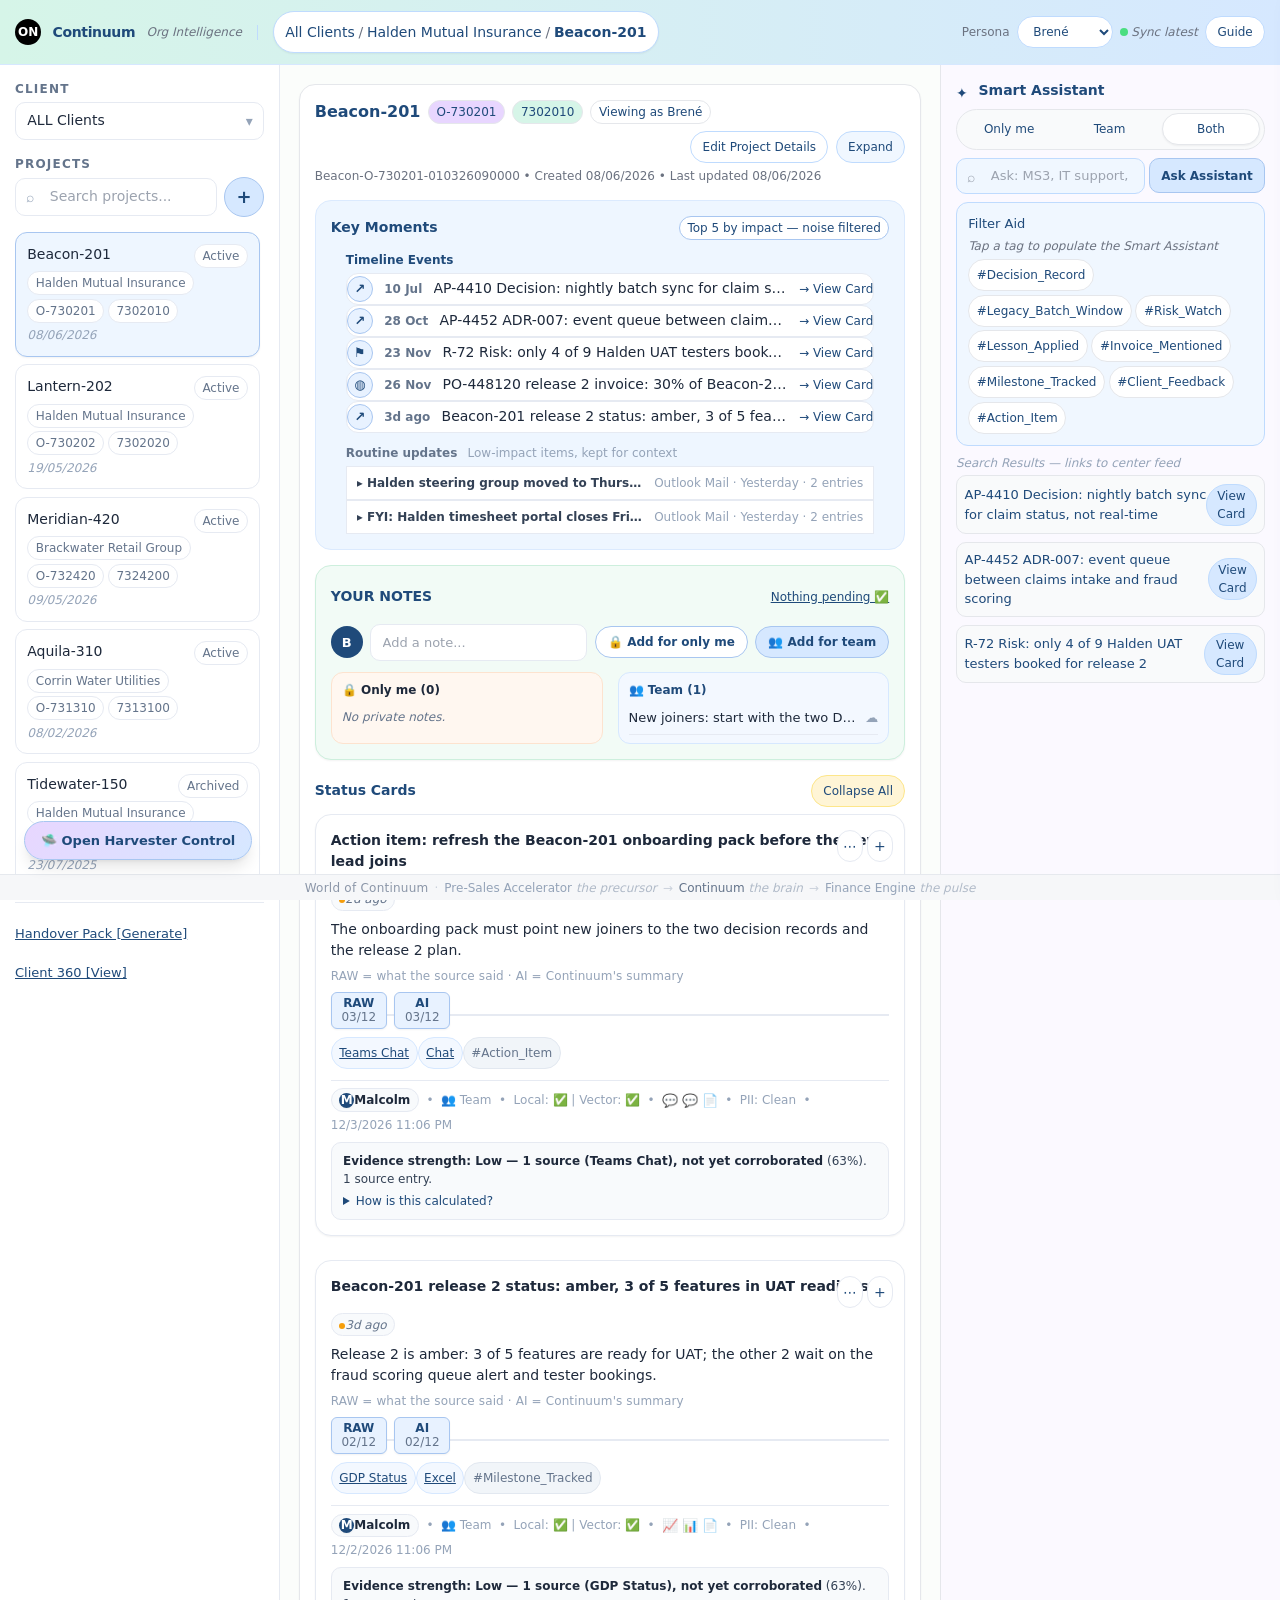
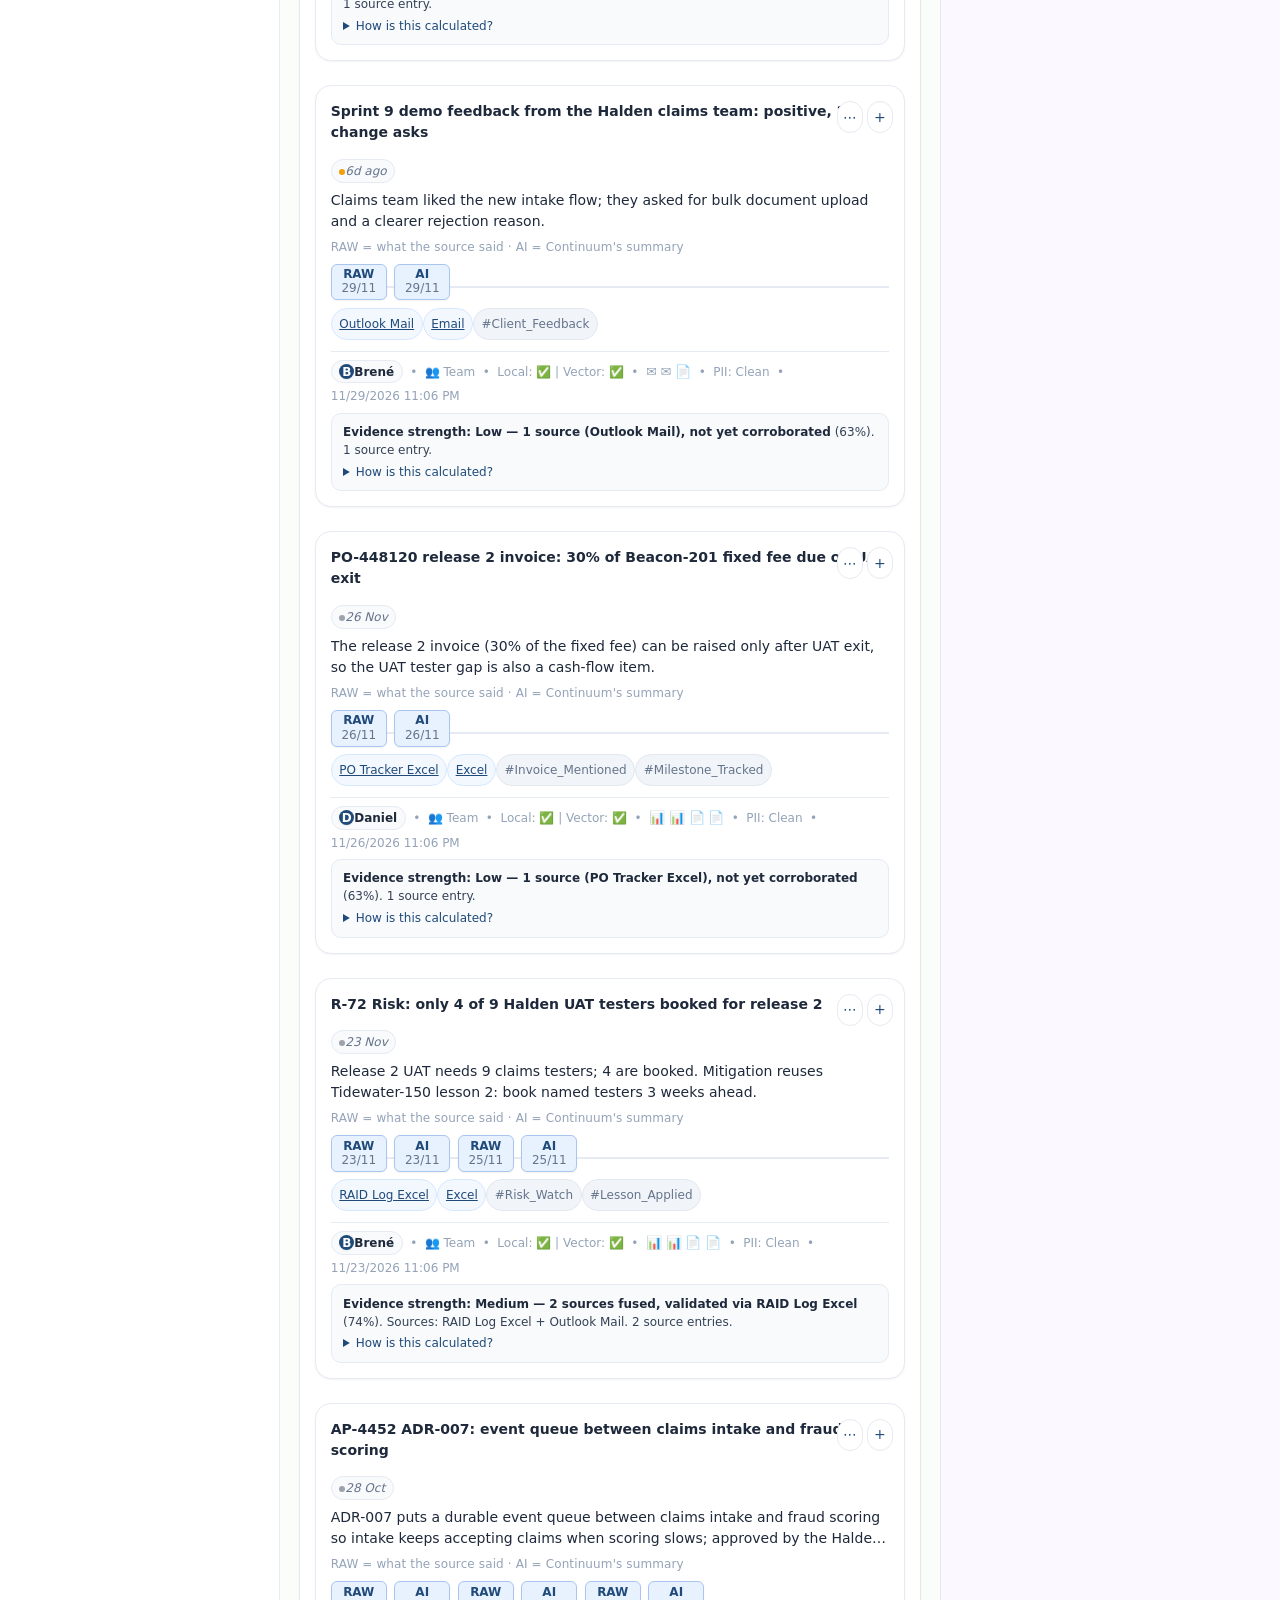
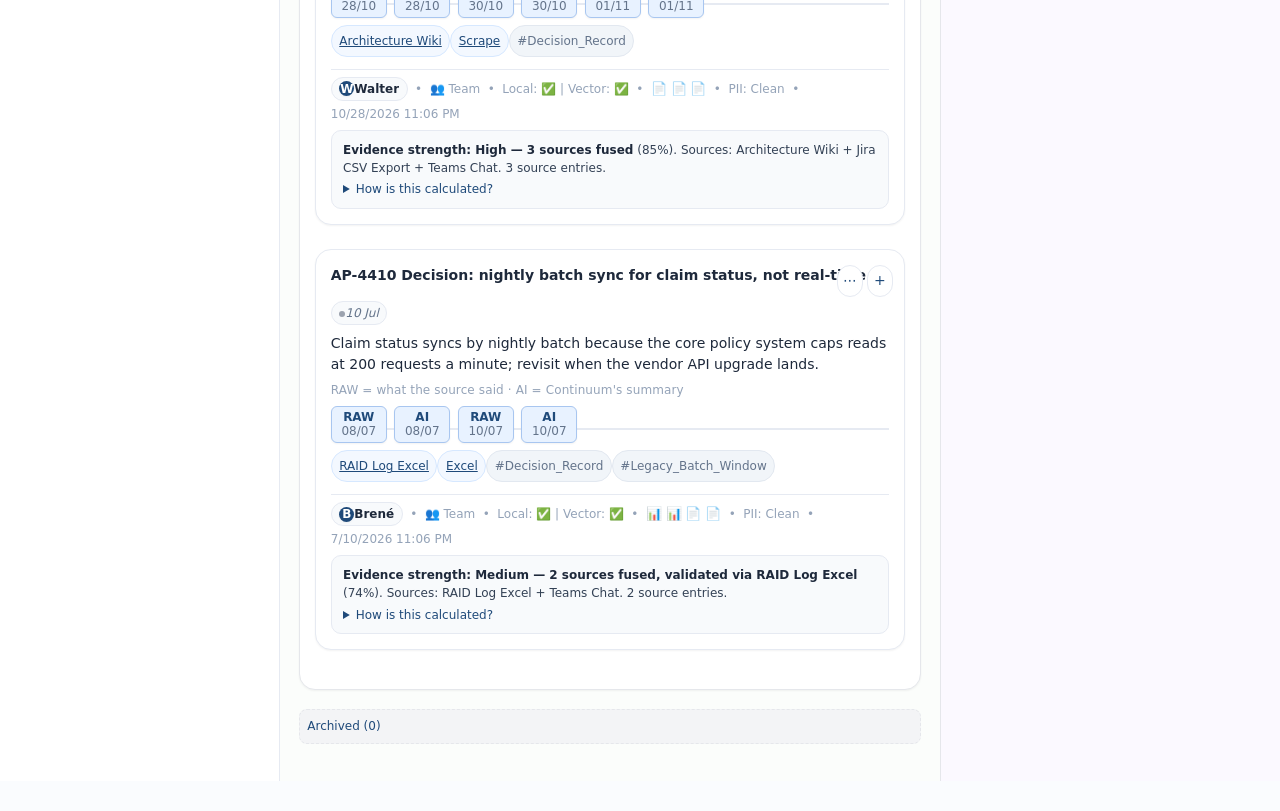
==== commit 0da0b5d0: "Release 2: decisions, export package, diagnostics, critical tests, card hierarchy flag, vector scope" ====
--- a/modules/experience-pwa/static/index.html
+++ b/modules/experience-pwa/static/index.html
@@ -4,8 +4,13 @@
   <meta charset="UTF-8">
   <meta name="viewport" content="width=device-width, initial-scale=1">
   <title>Continuum — Phase 2 ESM</title>
+  <link rel="manifest" href="/manifest.webmanifest">
+  <meta name="theme-color" content="#831843">
+  <link rel="icon" type="image/png" sizes="192x192" href="/icons/icon-192.png">
+  <link rel="apple-touch-icon" href="/icons/apple-touch-icon.png">
   <link rel="stylesheet" href="./css/styles.css?v=demo6">
   <link rel="stylesheet" href="./css/typography.css?v=1">
+  <link rel="stylesheet" href="./css/hierarchy.css?v=1">
   <!-- Zero-install local vendor (air-gapped): no CDN. React 18 UMD + HTM + SheetJS -->
   <script src="./js/vendor/react.production.min.js"></script>
   <script src="./js/vendor/react-dom.production.min.js"></script>
--- a/modules/experience-pwa/static/css/styles.css
+++ b/modules/experience-pwa/static/css/styles.css
@@ -101,7 +101,7 @@
 .ho-proj-tab.is-active .ho-add-btn.is-in{background:#fff;color:#1E293B;border-color:#fff;}
 .ho-tiles-grid{display:grid;grid-template-columns:repeat(2,minmax(0,1fr));gap:8px;margin-top:8px;}
 @media(min-width:760px){.ho-tiles-grid{grid-template-columns:repeat(3,minmax(0,1fr));}}
-@media(min-width:1100px){.ho-tiles-grid{grid-template-columns:repeat(5,minmax(0,1fr));}}
+@media(min-width:1100px){.ho-tiles-grid{grid-template-columns:repeat(4,minmax(0,1fr));}}
 .ho-tile-btn{text-align:left;border-radius:12px;border:1px solid #E6EAF2;padding:10px;cursor:pointer;transition:box-shadow .15s,transform .15s;}
 .ho-tile-btn:hover{box-shadow:0 4px 14px rgba(31,74,122,.15);}
 .ho-tile-btn.is-on{outline:2px solid #1E293B;outline-offset:1px;}
--- a/modules/experience-pwa/static/css/hierarchy.css
+++ b/modules/experience-pwa/static/css/hierarchy.css
@@ -0,0 +1,4 @@
+/* HUI-03 card hierarchy. Only applies with <html data-layout="hierarchy"> (Diagnostics panel, Display). Sizes stay above the 12px floor. */
+html[data-layout="hierarchy"] .onion-card{padding:20px 22px;border-radius:18px;box-shadow:0 1px 2px rgba(15,23,42,.06)}
+html[data-layout="hierarchy"] .onion-card-title{font-size:18px;line-height:1.3;font-weight:700;color:#0F172A;letter-spacing:-.01em}
+html[data-layout="hierarchy"] .onion-card details{opacity:.9}
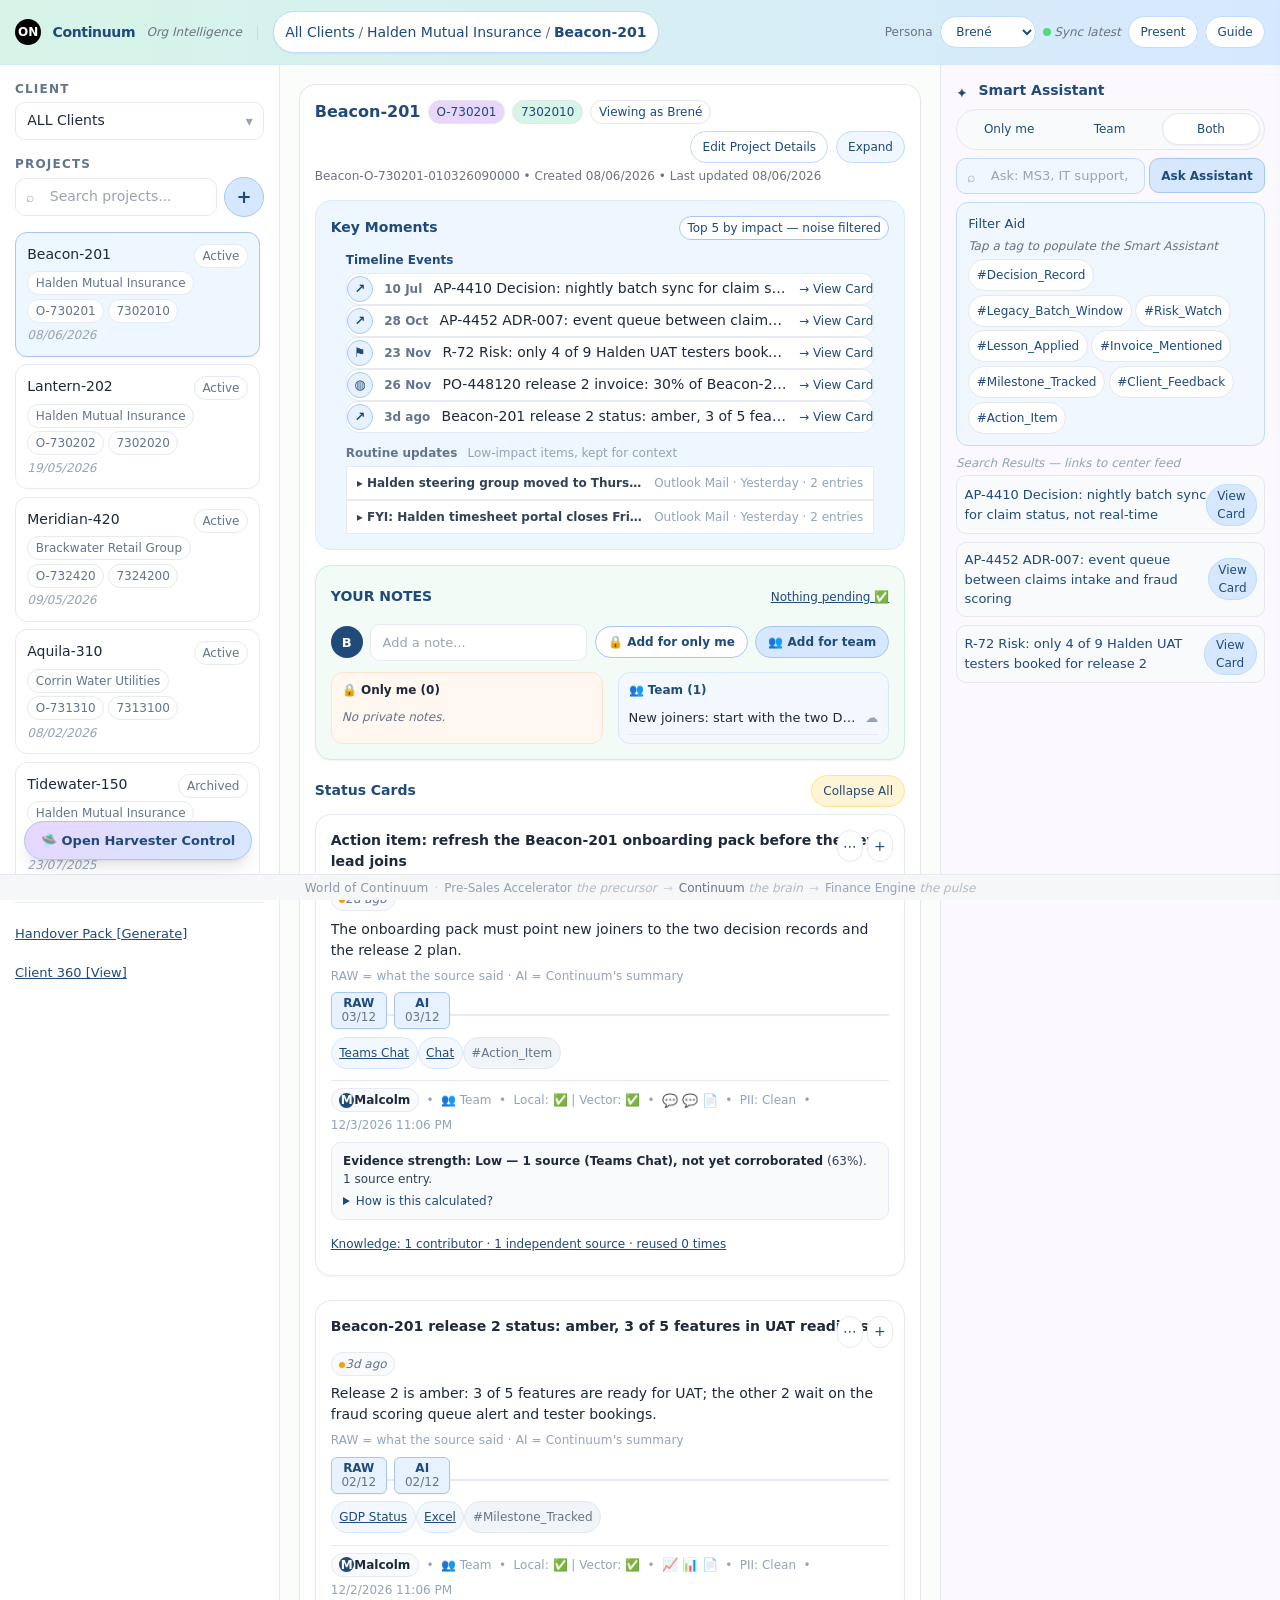
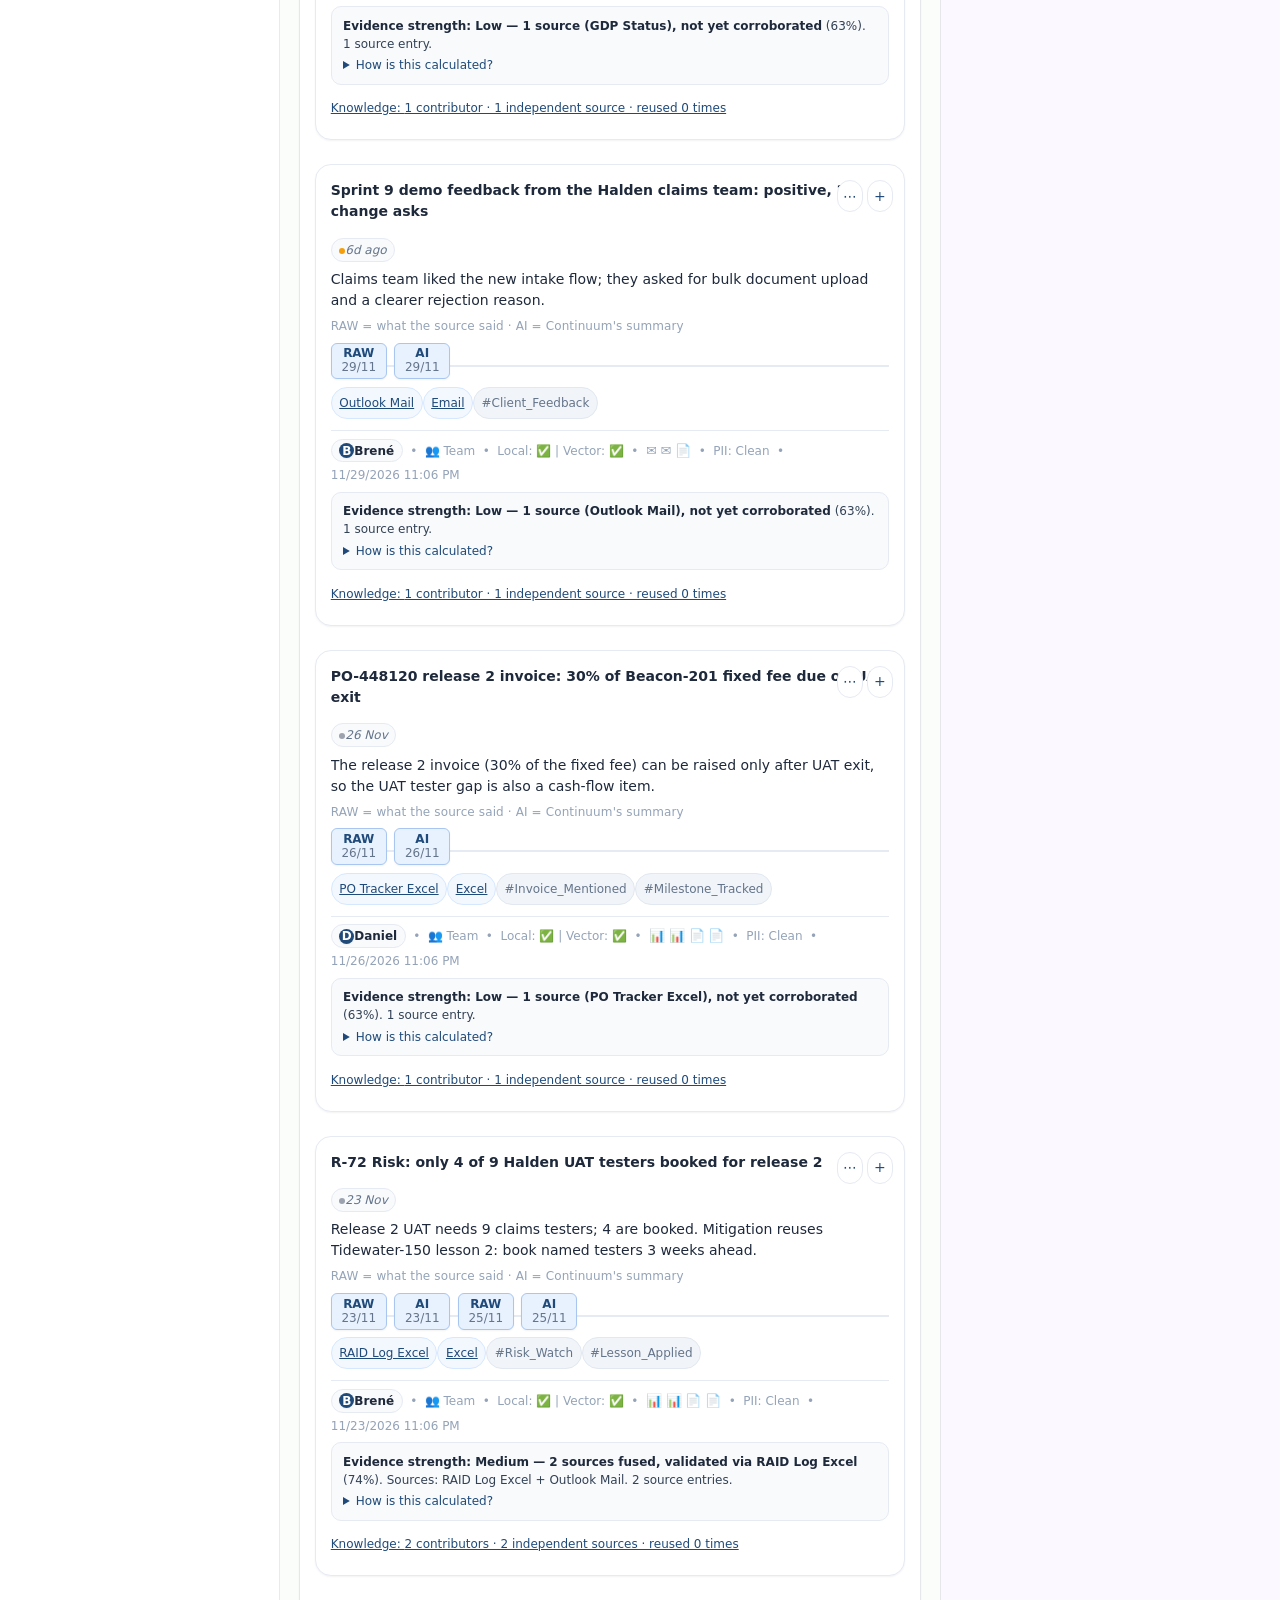
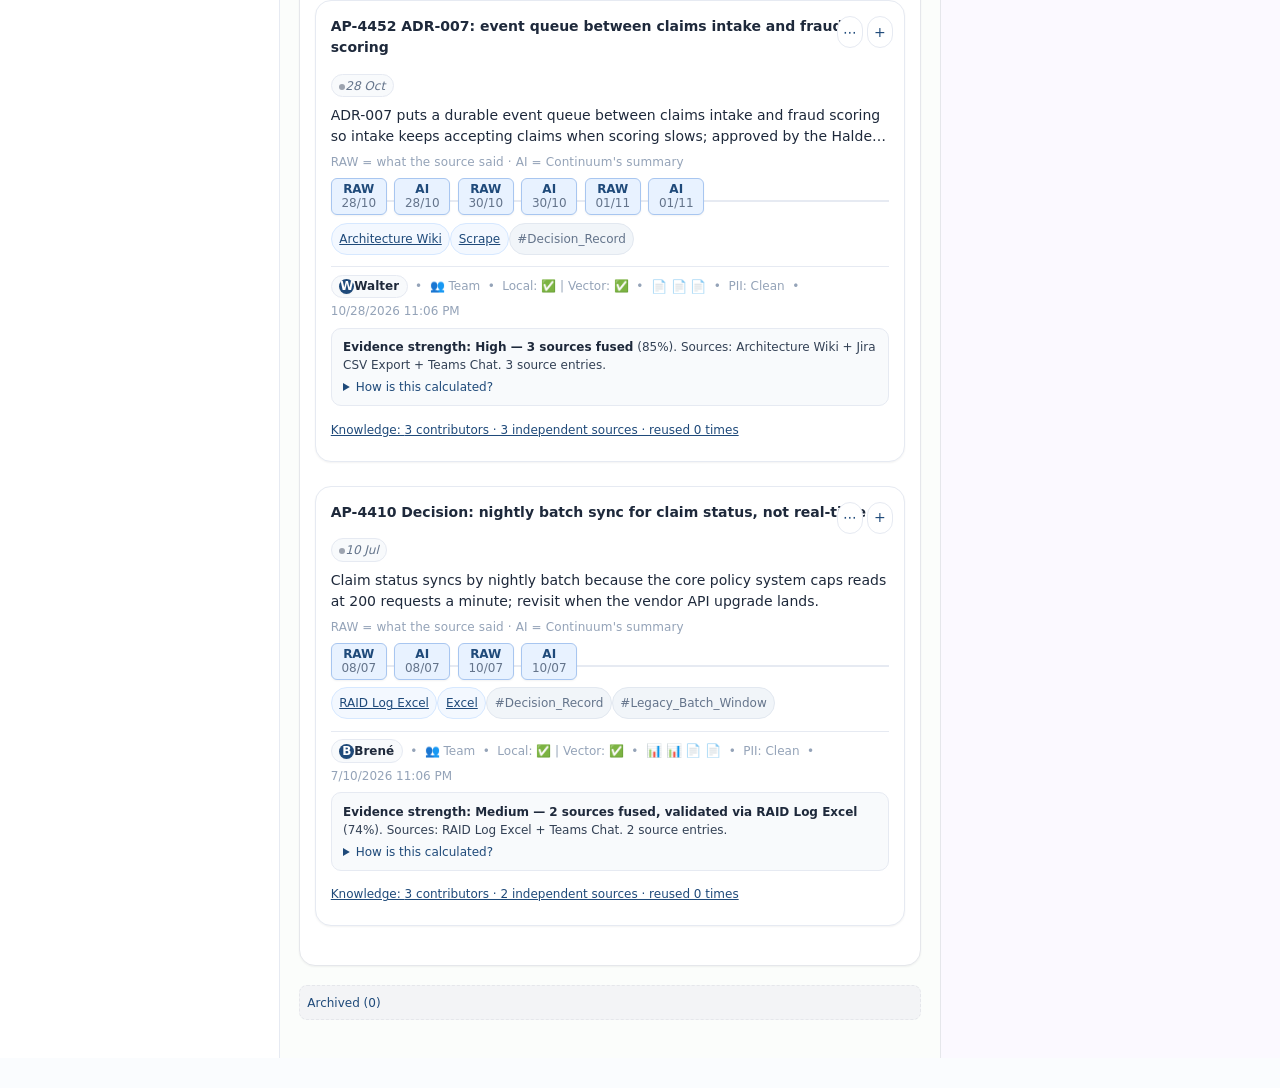
==== commit 3ddd6406: "HUI-02 Presentation Mode, KNW-03 compounding panel, RAD-02 reuse as Draft Co-Authored-By: Claude Son" ====
--- a/modules/experience-pwa/static/index.html
+++ b/modules/experience-pwa/static/index.html
@@ -11,6 +11,7 @@
   <link rel="stylesheet" href="./css/styles.css?v=demo6">
   <link rel="stylesheet" href="./css/typography.css?v=1">
   <link rel="stylesheet" href="./css/hierarchy.css?v=1">
+  <link rel="stylesheet" href="./css/presentation.css?v=1">
   <!-- Zero-install local vendor (air-gapped): no CDN. React 18 UMD + HTM + SheetJS -->
   <script src="./js/vendor/react.production.min.js"></script>
   <script src="./js/vendor/react-dom.production.min.js"></script>
--- a/modules/experience-pwa/static/css/presentation.css
+++ b/modules/experience-pwa/static/css/presentation.css
@@ -0,0 +1,12 @@
+/* HUI-02 Presentation Mode. Applies only with <html data-presentation="on">; nothing here changes saved data.
+   Larger text, less secondary detail, bigger key actions, diagnostic and admin controls hidden. */
+html[data-presentation="on"] body{zoom:1.25}
+html[data-presentation="on"] #harvester-open-btn,
+html[data-presentation="on"] #harvester-backdrop,
+html[data-presentation="on"] #diagnostics-panel,
+html[data-presentation="on"] #layout-flag,
+html[data-presentation="on"] .onion-card details,
+html[data-presentation="on"] .pm-hide{display:none !important}
+html[data-presentation="on"] .onion-card-title{font-size:18px;font-weight:700}
+html[data-presentation="on"] .onion-card button{min-height:36px;font-size:14px}
+#presentation-banner{background:#FFF5D6;color:#92400E;border-bottom:1px solid #FDE68A;padding:8px 16px;font-size:14px;display:flex;gap:12px;align-items:center;flex-wrap:wrap}
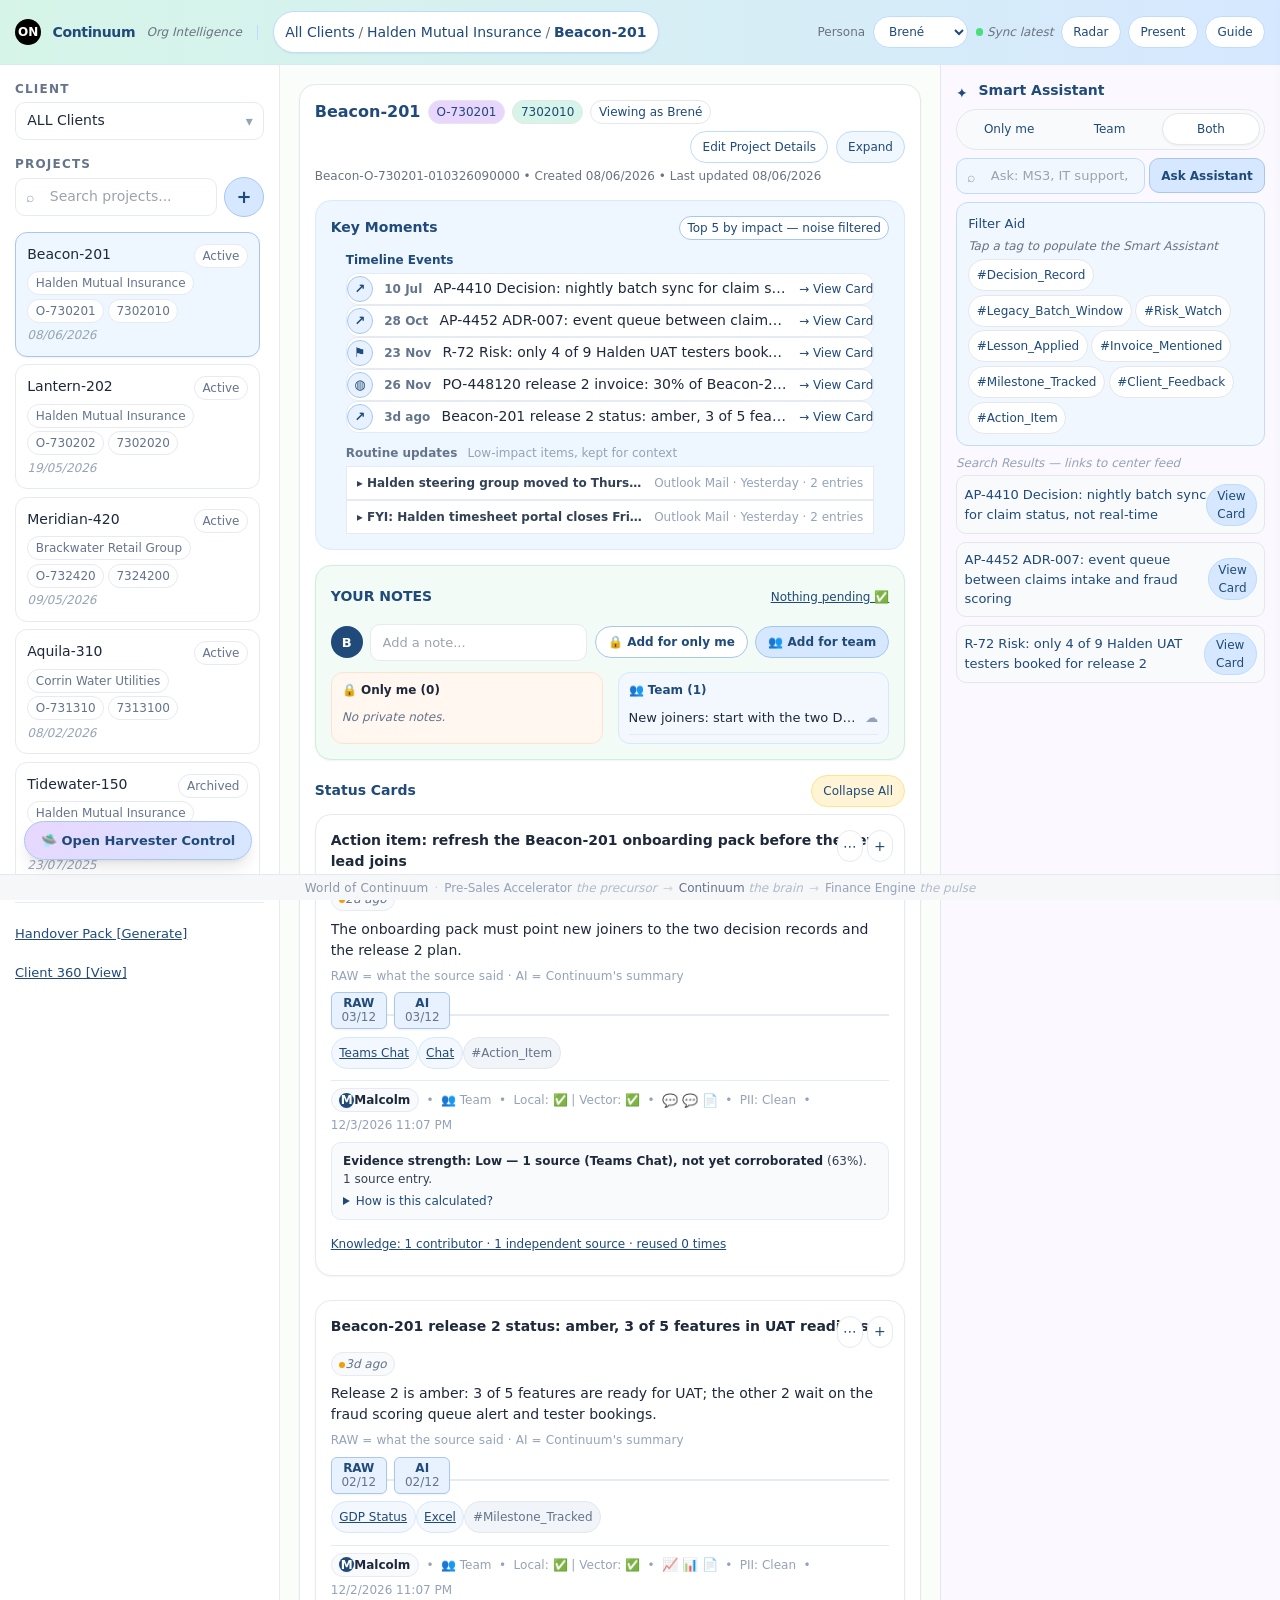
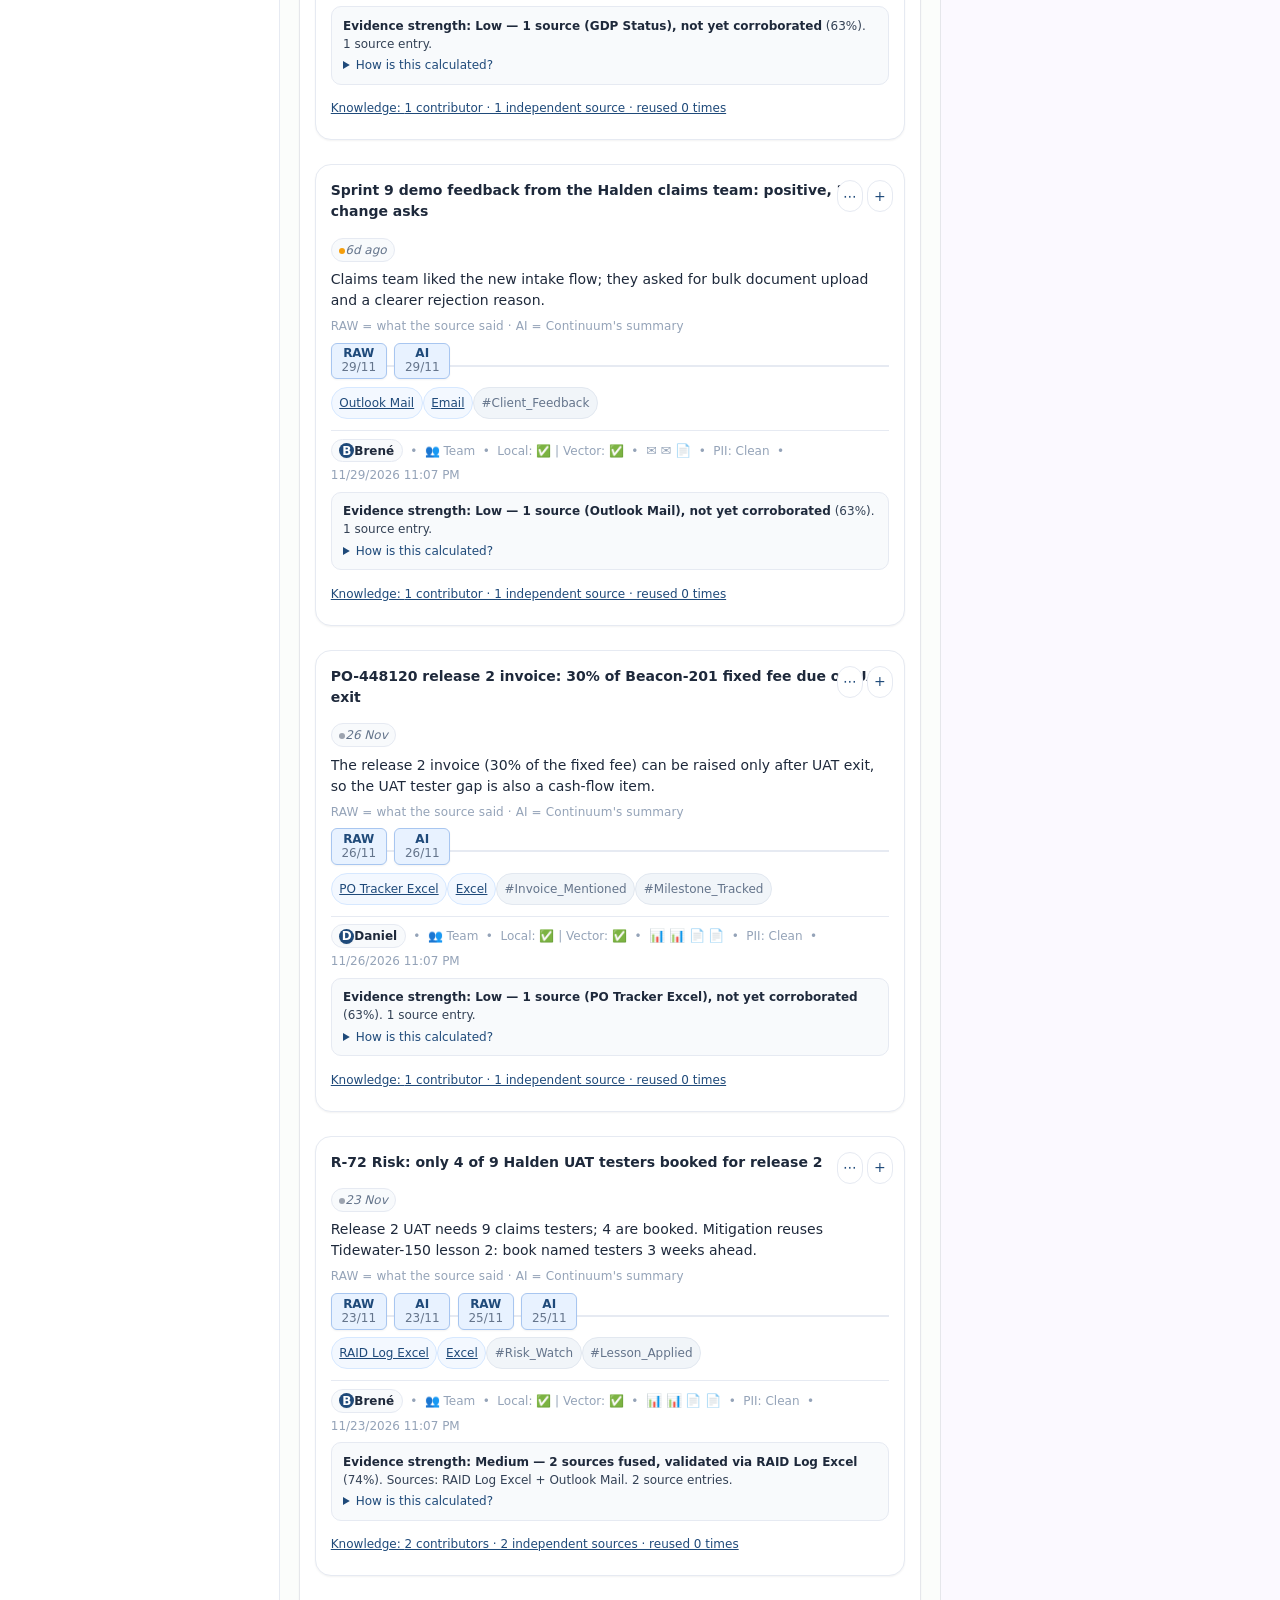
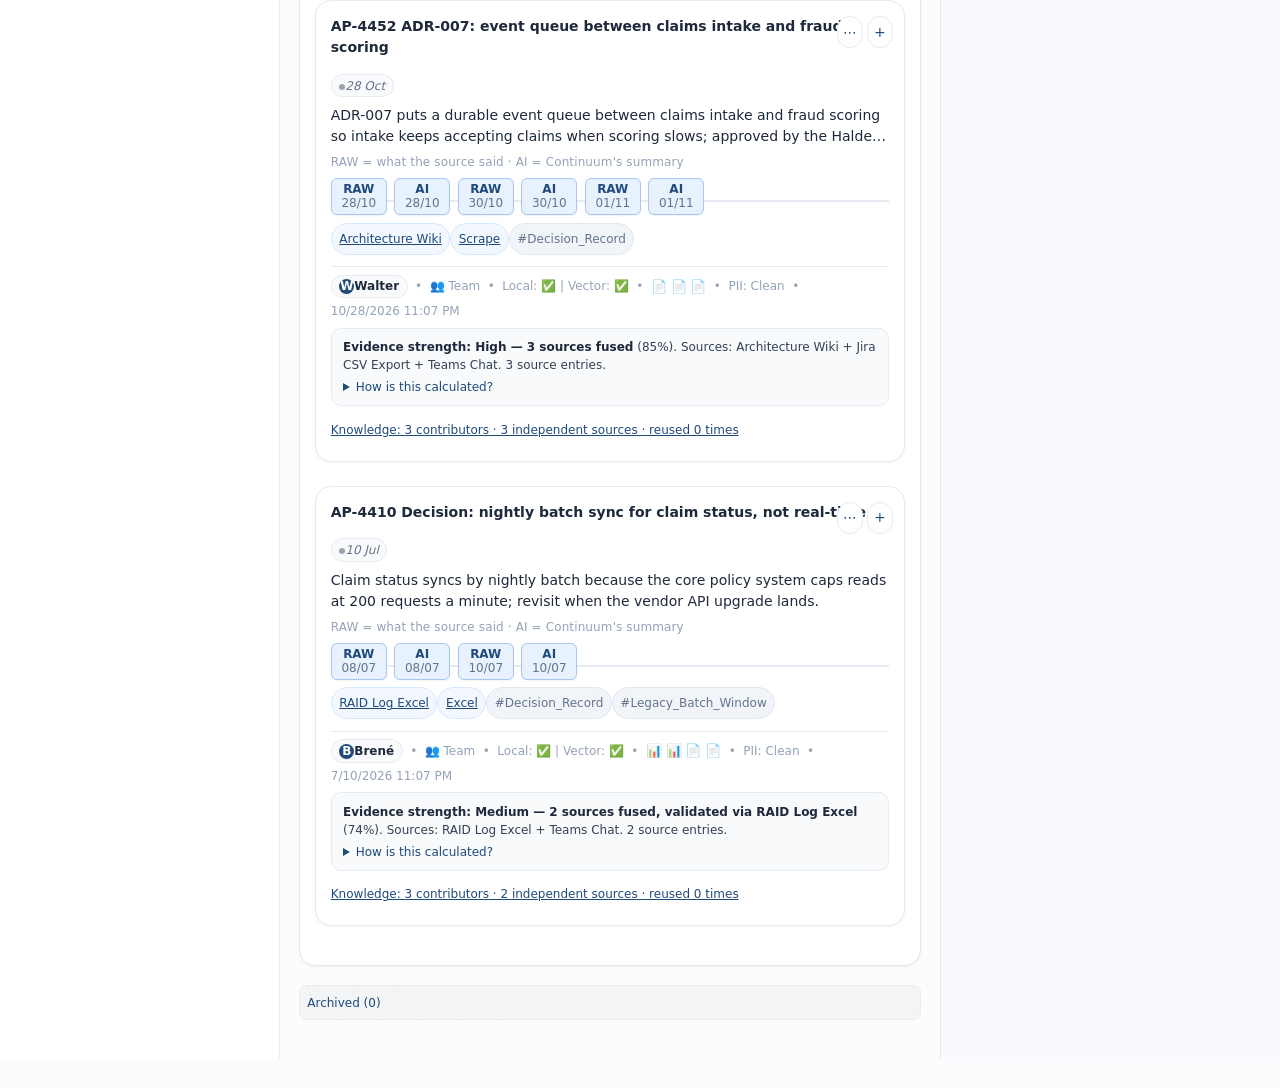
==== commit 089533e9: "RAD-01 Continuity Radar, HUI-04 tokens and banner component, plan progress for Release 3 Co-Authored" ====
--- a/modules/experience-pwa/static/index.html
+++ b/modules/experience-pwa/static/index.html
@@ -9,7 +9,9 @@
   <link rel="icon" type="image/png" sizes="192x192" href="/icons/icon-192.png">
   <link rel="apple-touch-icon" href="/icons/apple-touch-icon.png">
   <link rel="stylesheet" href="./css/styles.css?v=demo6">
+  <link rel="stylesheet" href="./css/tokens.css?v=1">
   <link rel="stylesheet" href="./css/typography.css?v=1">
+  <link rel="stylesheet" href="./css/components/banner.css?v=1">
   <link rel="stylesheet" href="./css/hierarchy.css?v=1">
   <link rel="stylesheet" href="./css/presentation.css?v=1">
   <!-- Zero-install local vendor (air-gapped): no CDN. React 18 UMD + HTM + SheetJS -->
--- a/modules/experience-pwa/static/css/tokens.css
+++ b/modules/experience-pwa/static/css/tokens.css
@@ -0,0 +1,14 @@
+/* HUI-04 design tokens. Plain CSS custom properties, no build step. Loaded before component CSS.
+   Rule: styles.css (the generated Tailwind block) is not edited or shrunk until `node scripts/css-usage.mjs --check` passes.
+   Migrate one component at a time into css/components/ and read its values from here. */
+:root{
+  /* feedback colours (banners) */
+  --color-danger-bg:#FEE2E2;--color-danger-fg:#7F1D1D;--color-danger-border:#FCA5A5;
+  --color-info-bg:#E0F2FE;--color-info-fg:#0C4A6E;--color-info-border:#7DD3FC;
+  --color-surface:#fff;
+  /* shape and spacing */
+  --radius-pill:999px;
+  --space-banner-y:10px;--space-banner-x:16px;--space-gap:12px;
+  /* type (HUI-01 floor stays in typography.css) */
+  --fs-banner:15px;--fs-banner-btn:14px;
+}
--- a/modules/experience-pwa/static/css/components/banner.css
+++ b/modules/experience-pwa/static/css/components/banner.css
@@ -0,0 +1,9 @@
+/* Banner component (HUI-04, first migrated component): storage error and update available.
+   Values come from css/tokens.css. They match the inline styles they replace, checked by tests/smoke.mjs. */
+.banner{display:flex;gap:var(--space-gap);align-items:center;flex-wrap:wrap;padding:var(--space-banner-y) var(--space-banner-x);font-size:var(--fs-banner);border:1px solid}
+.banner--danger{background:var(--color-danger-bg);color:var(--color-danger-fg);border-color:var(--color-danger-border)}
+.banner--info{background:var(--color-info-bg);color:var(--color-info-fg);border-color:var(--color-info-border)}
+.banner__btn{background:var(--color-surface);border:1px solid;border-radius:var(--radius-pill);padding:4px 14px;font-size:var(--fs-banner-btn);cursor:pointer}
+.banner--danger .banner__btn{border-color:var(--color-danger-border);padding:4px 12px}
+.banner--info .banner__btn{border-color:var(--color-info-border)}
+.banner__link{background:transparent;border:none;text-decoration:underline;font-size:var(--fs-banner-btn);cursor:pointer}
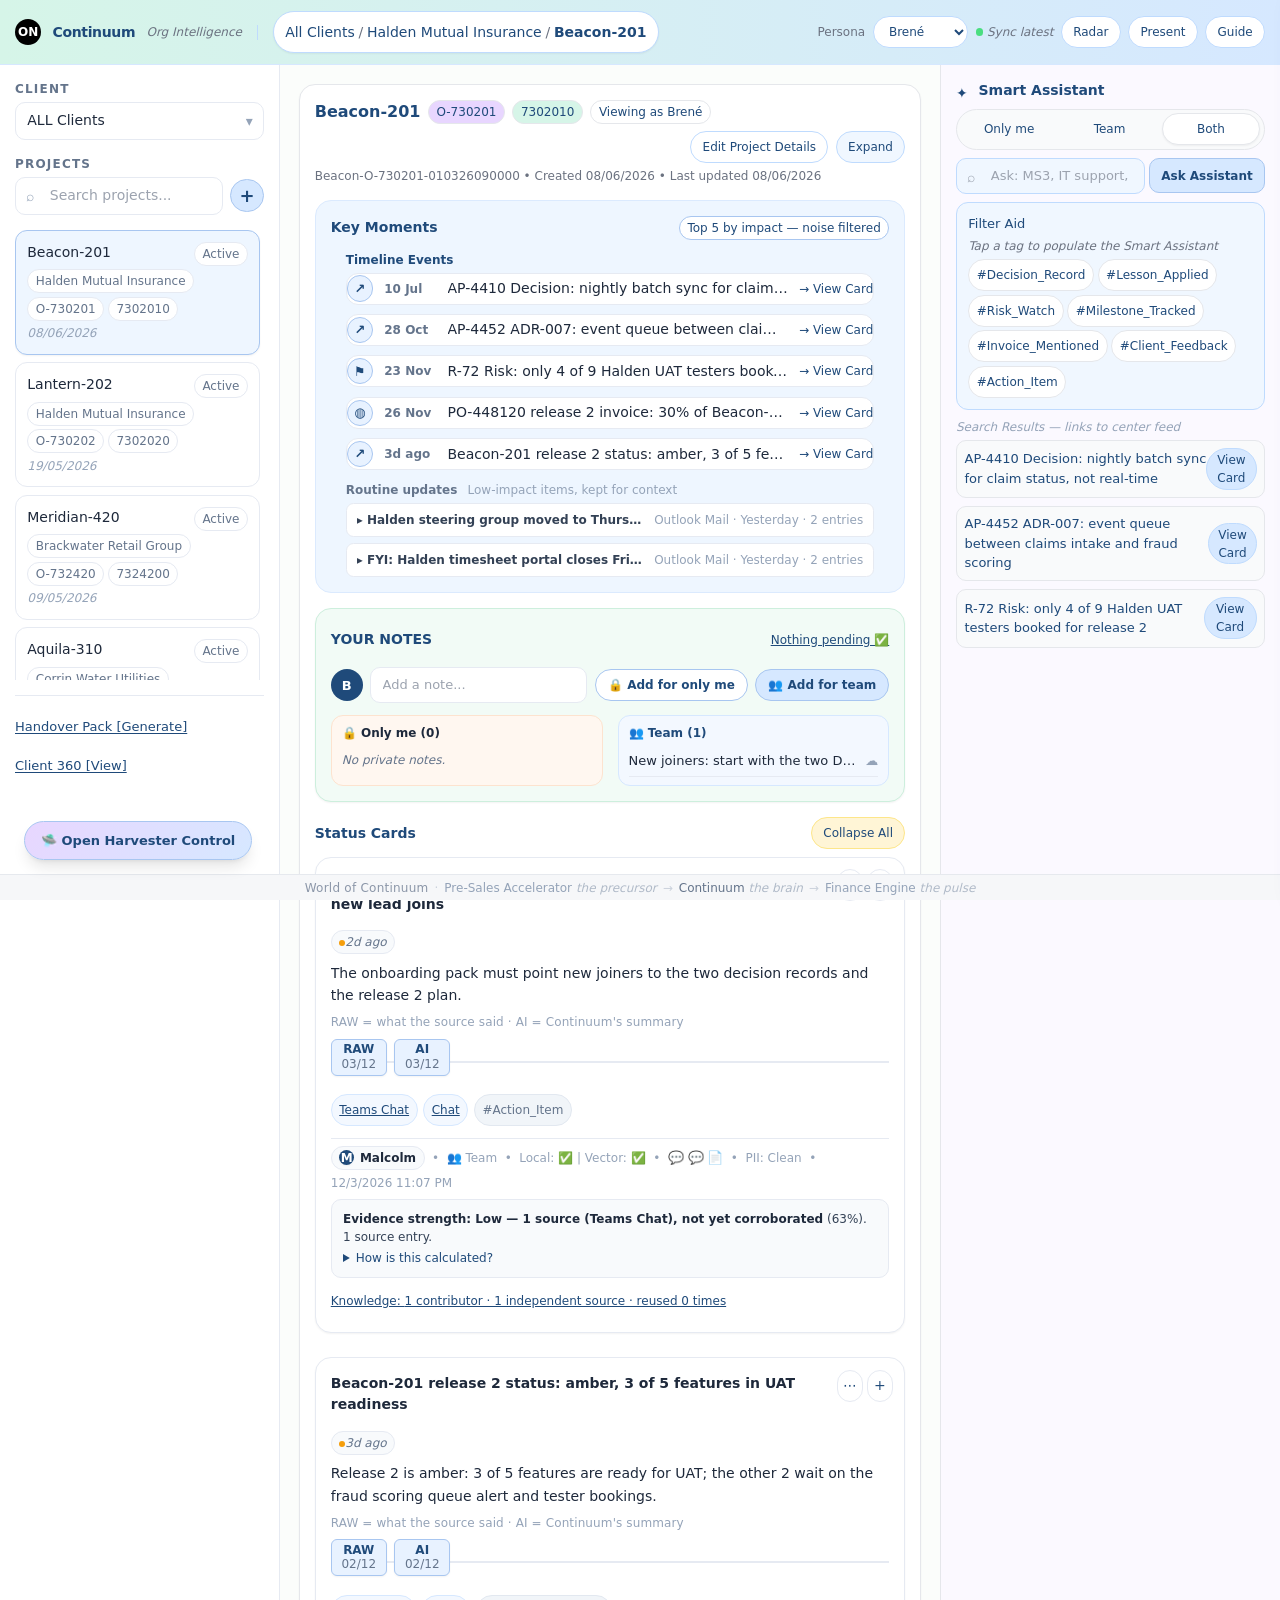
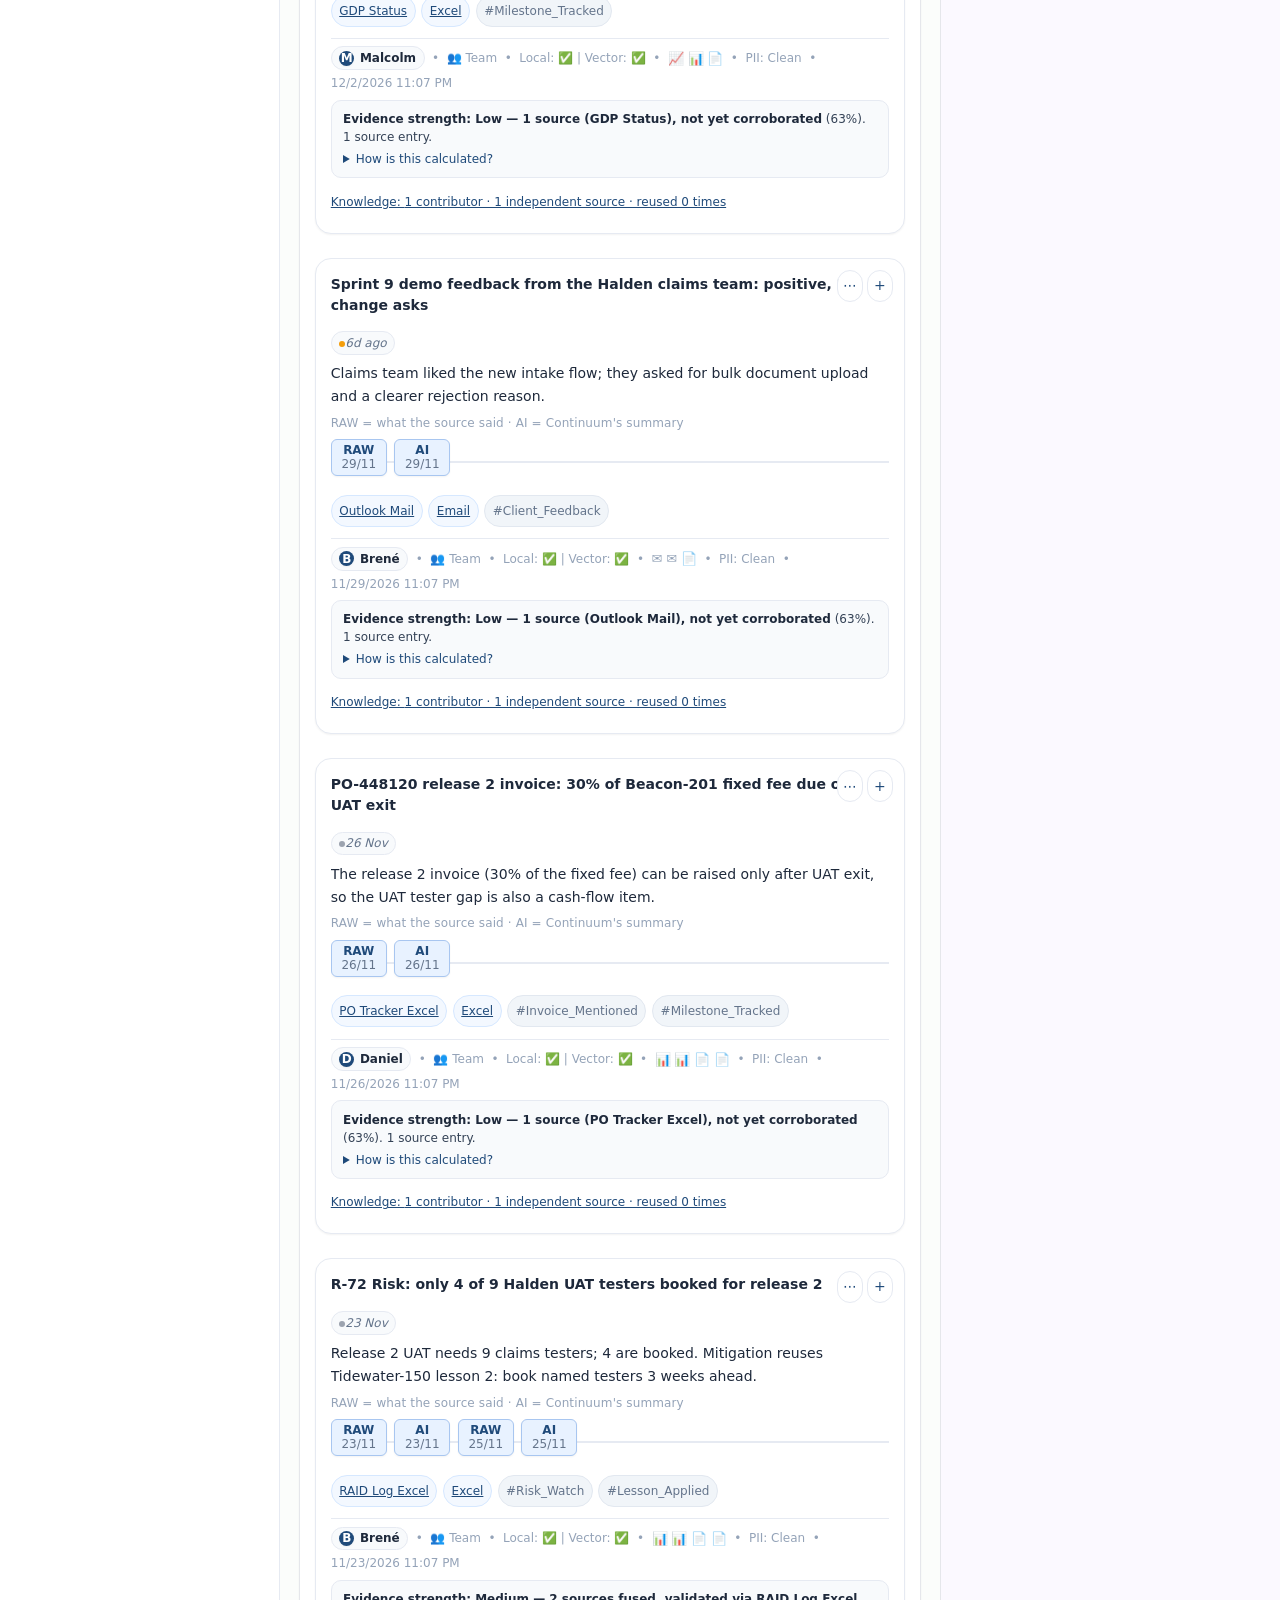
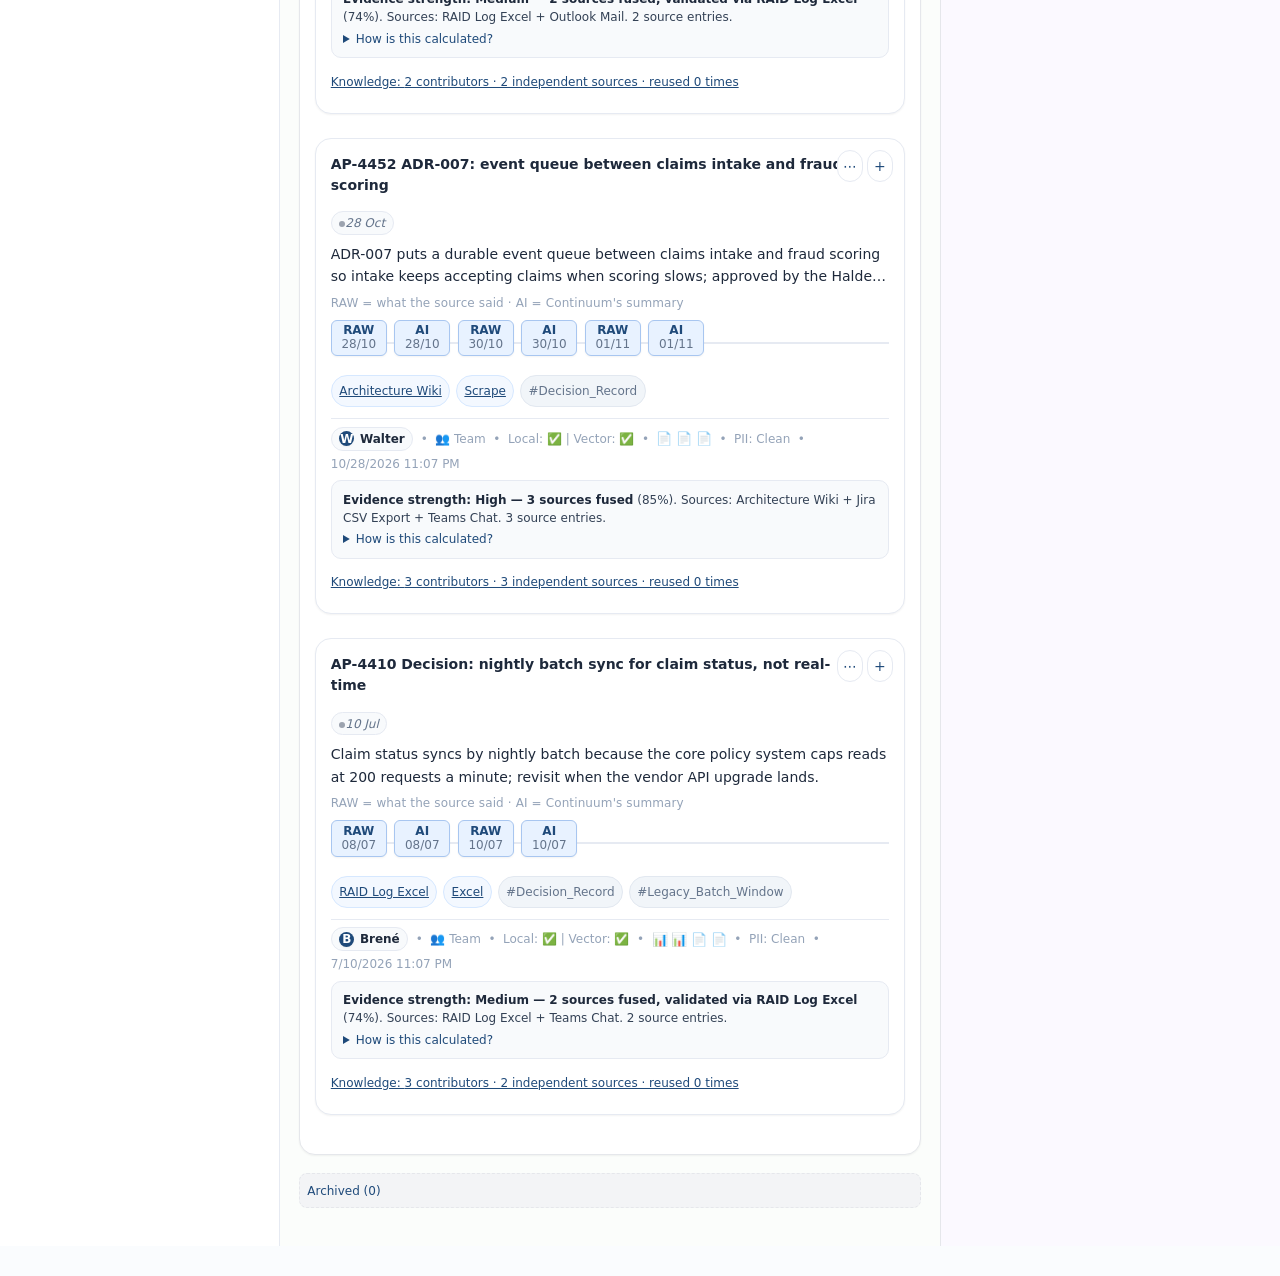
==== commit 0203e15e: "Define the utility classes components use but no stylesheet had (#19) 60 Tailwind utilities used by " ====
--- a/modules/experience-pwa/static/index.html
+++ b/modules/experience-pwa/static/index.html
@@ -3,12 +3,13 @@
 <head>
   <meta charset="UTF-8">
   <meta name="viewport" content="width=device-width, initial-scale=1">
-  <title>Continuum — Phase 2 ESM</title>
+  <title>Continuum</title>
   <link rel="manifest" href="/manifest.webmanifest">
   <meta name="theme-color" content="#831843">
   <link rel="icon" type="image/png" sizes="192x192" href="/icons/icon-192.png">
   <link rel="apple-touch-icon" href="/icons/apple-touch-icon.png">
   <link rel="stylesheet" href="./css/styles.css?v=demo6">
+  <link rel="stylesheet" href="./css/compat-utilities.css?v=1">
   <link rel="stylesheet" href="./css/tokens.css?v=1">
   <link rel="stylesheet" href="./css/typography.css?v=1">
   <link rel="stylesheet" href="./css/components/banner.css?v=1">
--- a/modules/experience-pwa/static/css/compat-utilities.css
+++ b/modules/experience-pwa/static/css/compat-utilities.css
@@ -0,0 +1,83 @@
+/* compat-utilities.css (#19). Tailwind v3 utilities the components already use but the frozen
+   block in styles.css never generated, so until now they silently did nothing: notes and
+   provenance lists did not scroll, the contacts row in Add Project stacked instead of three
+   columns, the card title ran under the corner buttons, the assistant's pastel gradient
+   (#D6F5E8 to #D6E8FF) never showed. Values are Tailwind v3 defaults; the --tw-* variables come
+   from the preflight in styles.css. Loaded after styles.css and before tokens/typography, so
+   the readable-typography floor still wins. Do not edit styles.css for these (HUI-04);
+   scripts/css-usage.mjs --check fails if a component uses a utility no stylesheet defines. */
+
+/* layout */
+.flex-row{flex-direction:row}
+.flex-nowrap{flex-wrap:nowrap}
+.items-stretch{align-items:stretch}
+.grid-cols-3{grid-template-columns:repeat(3,minmax(0,1fr))}
+.gap-1\.5{gap:.375rem}
+.space-y-1\.5>:not([hidden])~:not([hidden]){--tw-space-y-reverse:0;margin-top:calc(.375rem*(1 - var(--tw-space-y-reverse)));margin-bottom:calc(.375rem*var(--tw-space-y-reverse))}
+.space-y-2\.5>:not([hidden])~:not([hidden]){--tw-space-y-reverse:0;margin-top:calc(.625rem*(1 - var(--tw-space-y-reverse)));margin-bottom:calc(.625rem*var(--tw-space-y-reverse))}
+.top-3{top:.75rem}
+.overflow-hidden{overflow:hidden}
+.overflow-x-auto{overflow-x:auto}
+
+/* sizing */
+.h-5{height:1.25rem}
+.w-5{width:1.25rem}
+.h-9{height:2.25rem}
+.w-9{width:2.25rem}
+.w-max{width:max-content}
+.min-w-full{min-width:100%}
+.min-w-\[52px\]{min-width:52px}
+.min-w-\[180px\]{min-width:180px}
+.min-h-0{min-height:0}
+.max-w-full{max-width:100%}
+.max-w-\[100px\]{max-width:100px}
+.max-h-40{max-height:10rem}
+.max-h-\[132px\]{max-height:132px}
+.max-h-\[50vh\]{max-height:50vh}
+
+/* spacing */
+.m-4{margin:1rem}
+.mb-0{margin-bottom:0}
+.mb-6{margin-bottom:1.5rem}
+.mt-auto{margin-top:auto}
+.p-0\.5{padding:.125rem}
+.px-1\.5{padding-left:.375rem;padding-right:.375rem}
+.pb-3{padding-bottom:.75rem}
+.pr-10{padding-right:2.5rem}
+
+/* type */
+.text-\[14px\]{font-size:14px}
+.font-normal{font-weight:400}
+.leading-none{line-height:1}
+.leading-tight{line-height:1.25}
+.leading-normal{line-height:1.5}
+.leading-relaxed{line-height:1.625}
+.whitespace-nowrap{white-space:nowrap}
+.whitespace-pre-wrap{white-space:pre-wrap}
+.break-all{word-break:break-all}
+.underline-offset-2{text-underline-offset:2px}
+
+/* look */
+.rounded-lg{border-radius:.5rem}
+.opacity-70{opacity:.7}
+.cursor-pointer{cursor:pointer}
+.outline-none{outline:2px solid transparent;outline-offset:2px}
+.bg-gradient-to-r{background-image:linear-gradient(to right,var(--tw-gradient-stops))}
+.from-\[\#D6F5E8\]{--tw-gradient-from:#D6F5E8 var(--tw-gradient-from-position);--tw-gradient-to:rgb(214 245 232/0) var(--tw-gradient-to-position);--tw-gradient-stops:var(--tw-gradient-from),var(--tw-gradient-to)}
+.to-\[\#D6E8FF\]{--tw-gradient-to:#D6E8FF var(--tw-gradient-to-position)}
+
+/* motion and states */
+.transition-all{transition-property:all;transition-timing-function:cubic-bezier(.4,0,.2,1);transition-duration:.15s}
+.transition-colors{transition-property:color,background-color,border-color,text-decoration-color,fill,stroke;transition-timing-function:cubic-bezier(.4,0,.2,1);transition-duration:.15s}
+.hover\:scale-105:hover{--tw-scale-x:1.05;--tw-scale-y:1.05;transform:translate(var(--tw-translate-x),var(--tw-translate-y)) rotate(var(--tw-rotate)) skewX(var(--tw-skew-x)) skewY(var(--tw-skew-y)) scaleX(var(--tw-scale-x)) scaleY(var(--tw-scale-y))}
+.hover\:shadow-sm:hover{--tw-shadow:0 1px 2px 0 rgba(0,0,0,.05);--tw-shadow-colored:0 1px 2px 0 var(--tw-shadow-color);box-shadow:var(--tw-ring-offset-shadow,0 0 #0000),var(--tw-ring-shadow,0 0 #0000),var(--tw-shadow)}
+.hover\:shadow-md:hover{--tw-shadow:0 4px 6px -1px rgba(0,0,0,.1),0 2px 4px -2px rgba(0,0,0,.1);--tw-shadow-colored:0 4px 6px -1px var(--tw-shadow-color),0 2px 4px -2px var(--tw-shadow-color);box-shadow:var(--tw-ring-offset-shadow,0 0 #0000),var(--tw-ring-shadow,0 0 #0000),var(--tw-shadow)}
+.focus\:ring-1:focus{--tw-ring-offset-shadow:var(--tw-ring-inset) 0 0 0 var(--tw-ring-offset-width) var(--tw-ring-offset-color);--tw-ring-shadow:var(--tw-ring-inset) 0 0 0 calc(1px + var(--tw-ring-offset-width)) var(--tw-ring-color);box-shadow:var(--tw-ring-offset-shadow),var(--tw-ring-shadow),var(--tw-shadow,0 0 #0000)}
+.focus\:ring-\[\#1F4A7A\]:focus{--tw-ring-opacity:1;--tw-ring-color:rgb(31 74 122/var(--tw-ring-opacity,1))}
+
+/* tailwindcss-animate subset used by the node viewer: "animate-in fade-in slide-in-from-top-1" */
+@keyframes onion-enter{from{opacity:var(--onion-enter-opacity,1);transform:translateY(var(--onion-enter-y,0))}}
+.animate-in{animation:onion-enter .15s ease-out}
+.fade-in{--onion-enter-opacity:0}
+.slide-in-from-top-1{--onion-enter-y:-.25rem}
+@media (prefers-reduced-motion:reduce){.animate-in{animation:none}}
